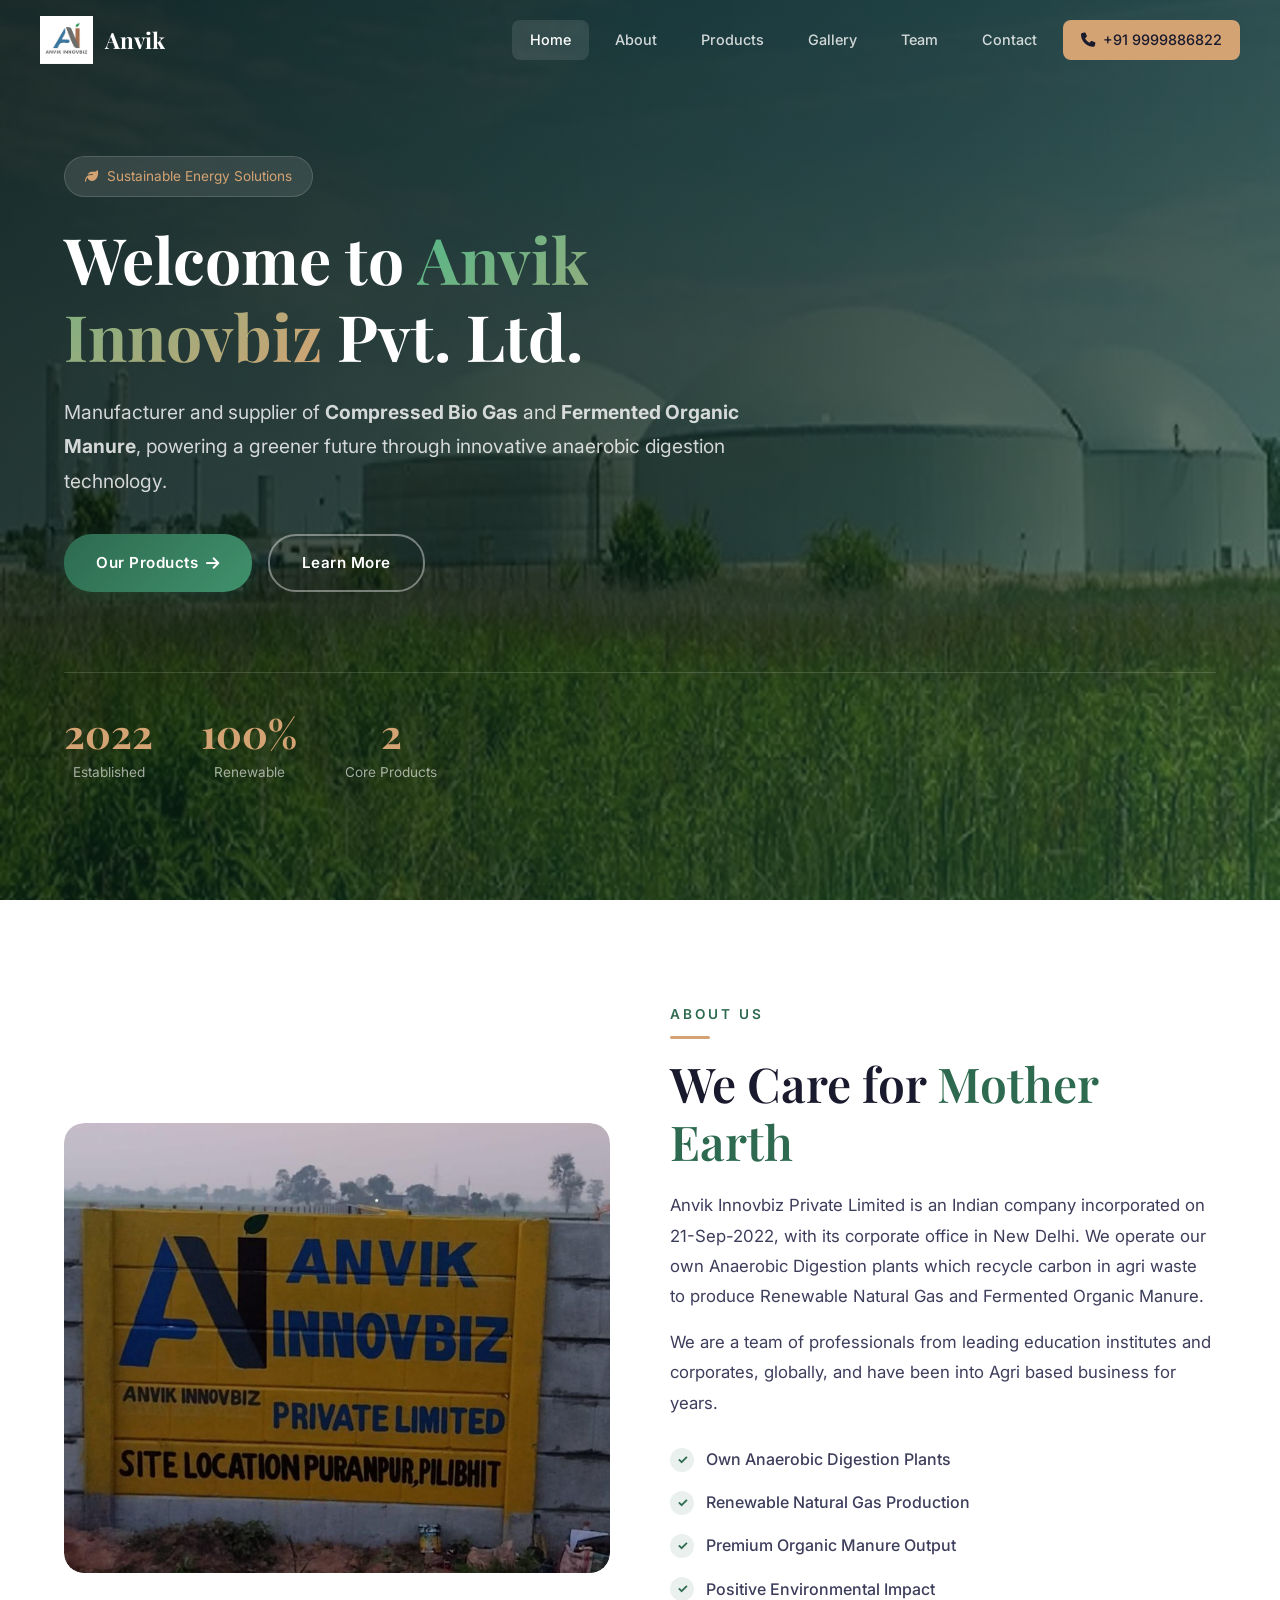
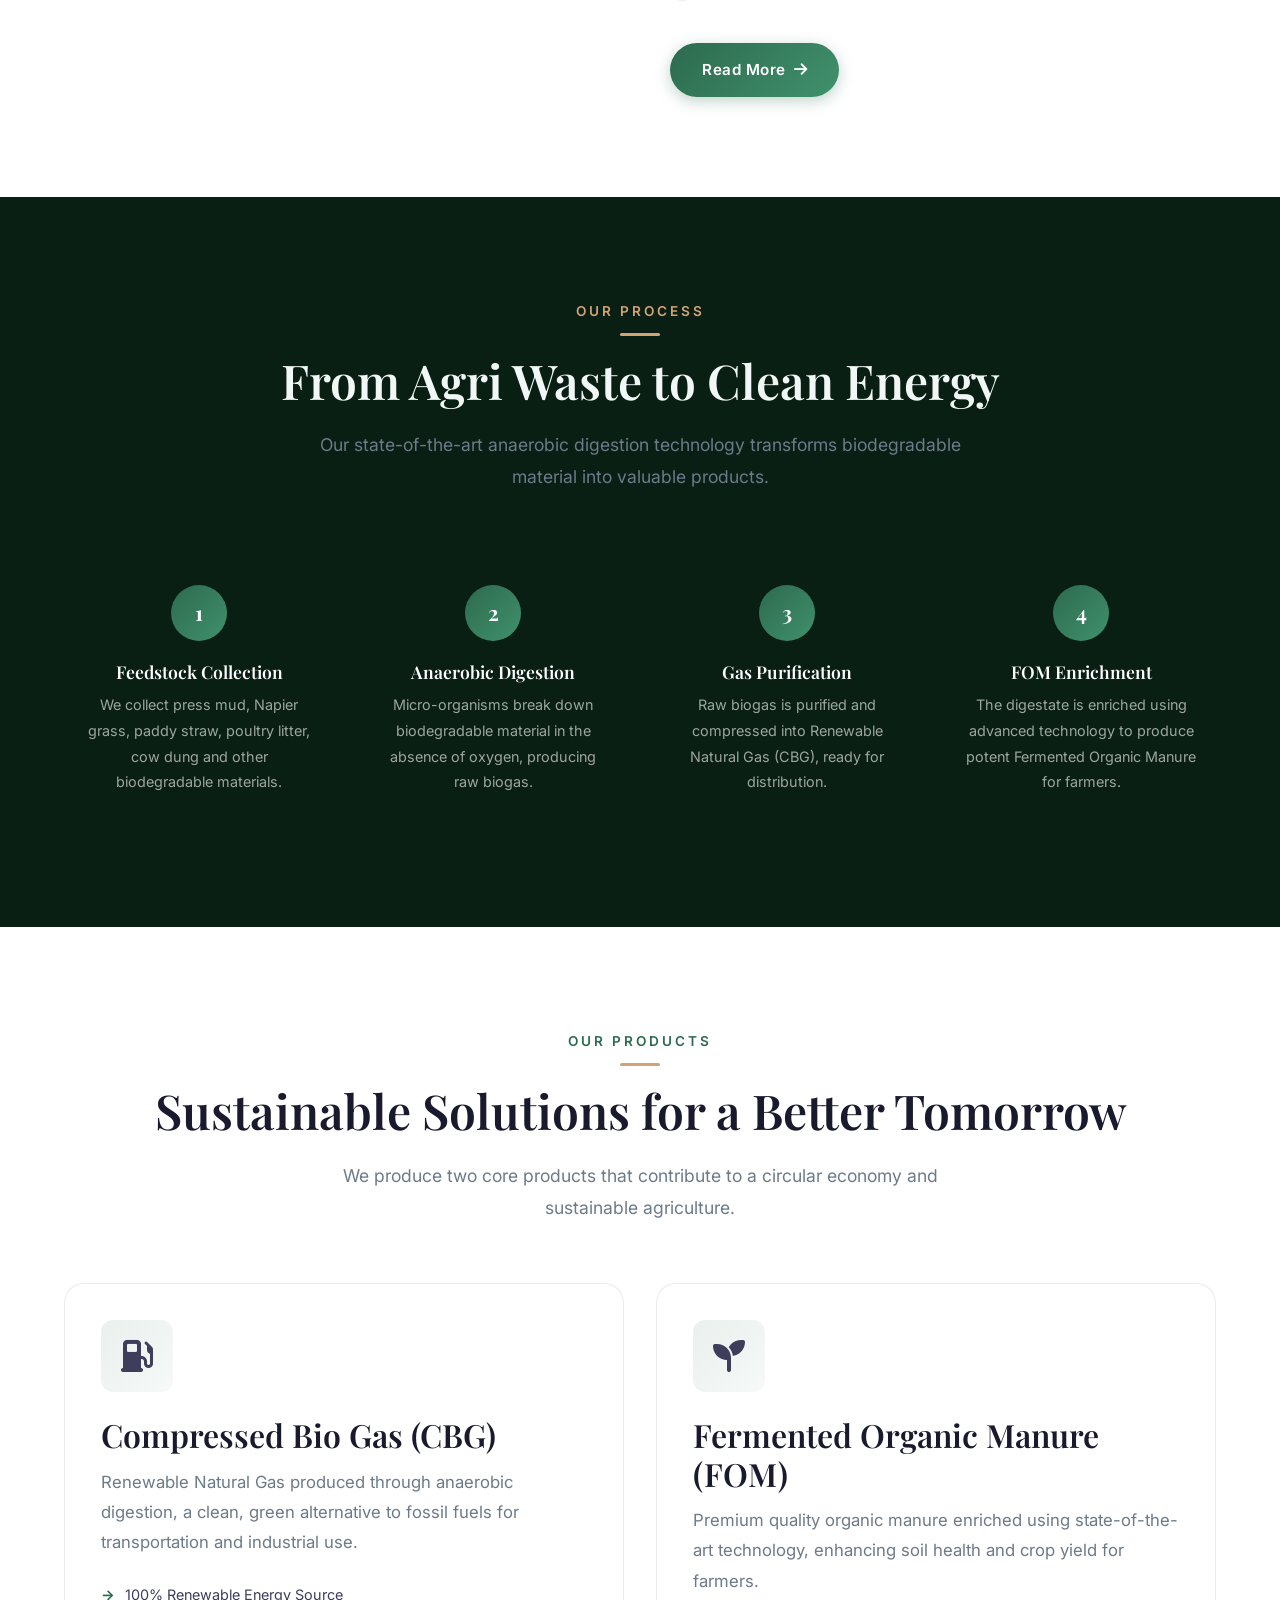
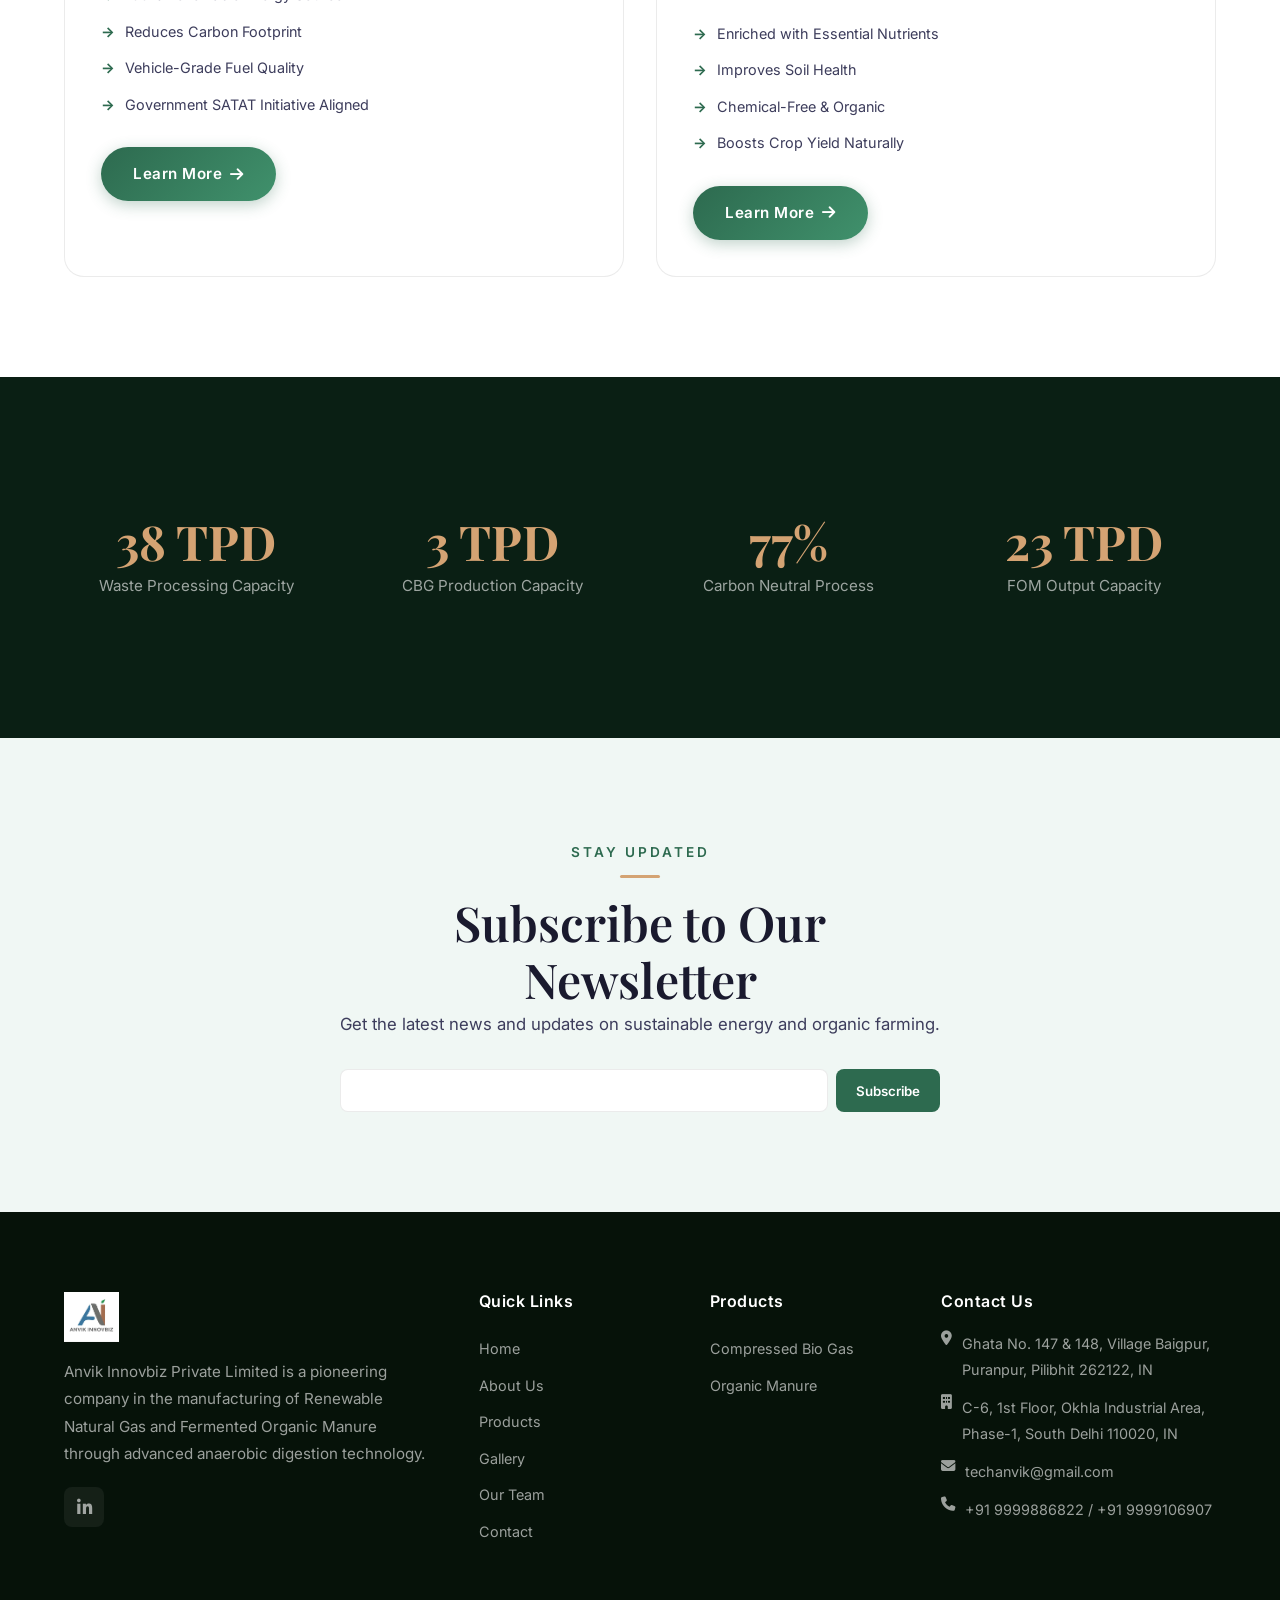
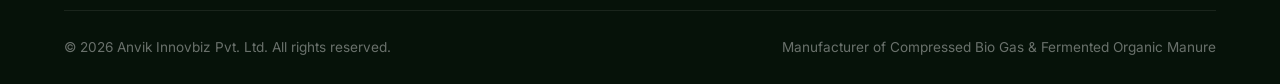
==== index.html @ f7a1d4ad "Fixed bugs & added maps" ====
<!DOCTYPE html>
<html lang="en">

<head>
  <meta charset="UTF-8">
  <meta name="viewport" content="width=device-width, initial-scale=1.0">
  <title>Anvik Innovbiz Pvt. Ltd. | Compressed Bio Gas & Organic Manure</title>
  <meta name="description"
    content="Anvik Innovbiz is a leading manufacturer and supplier of Compressed Bio Gas (CBG) and Fermented Organic Manure (FOM) through anaerobic digestion technology.">
  <meta property="og:title" content="Anvik Innovbiz Pvt. Ltd. | Compressed Bio Gas & Organic Manure">
  <meta property="og:description"
    content="Manufacturer and supplier of Compressed Bio Gas and Fermented Organic Manure">
  <meta property="og:type" content="website">
  <link rel="stylesheet" href="styles.css">
  <link rel="stylesheet" href="https://cdnjs.cloudflare.com/ajax/libs/font-awesome/6.5.1/css/all.min.css">
</head>

<body>

  <!-- ========== NAVBAR ========== -->
  <nav class="navbar" id="navbar">
    <div class="nav-container">
      <a href="index.html" class="nav-logo">
        <img src="assets/images/logo.png" alt="Anvik Innovbiz Logo">
        <span>Anvik</span>
      </a>
      <div class="nav-links" id="nav-links">
        <a href="index.html" class="active">Home</a>
        <a href="about.html">About</a>
        <a href="products.html">Products</a>
        <a href="gallery.html">Gallery</a>
        <a href="team.html">Team</a>
        <a href="contact.html">Contact</a>
        <a href="tel:+919999886822" class="nav-cta"><i class="fas fa-phone"></i> +91 9999886822</a>
      </div>
      <button class="nav-toggle" id="nav-toggle" aria-label="Toggle navigation">
        <span></span><span></span><span></span>
      </button>
    </div>
  </nav>

  <!-- ========== HERO ========== -->
  <section class="hero" id="hero">
    <div class="hero-bg">
      <img src="assets/images/biogas-plant.jpg" alt="Anaerobic Digestion Bio Gas Plant">
      <div class="hero-overlay"></div>
    </div>
    <div class="container">
      <div class="hero-content">
        <div class="hero-badge">
          <i class="fas fa-leaf"></i> Sustainable Energy Solutions
        </div>
        <h1>Welcome to <span class="highlight">Anvik Innovbiz</span> Pvt. Ltd.</h1>
        <p>Manufacturer and supplier of <strong>Compressed Bio Gas</strong> and <strong>Fermented Organic
            Manure</strong>, powering a greener future through innovative anaerobic digestion technology.</p>
        <div class="hero-buttons">
          <a href="products.html" class="btn btn-primary">Our Products <i class="fas fa-arrow-right"></i></a>
          <a href="about.html" class="btn btn-outline">Learn More</a>
        </div>
      </div>
      <div class="hero-stats">
        <div class="hero-stat">
          <div class="stat-number" data-count="2022" data-count-from="current" data-suffix="">2022</div>
          <div class="stat-label">Established</div>
        </div>
        <div class="hero-stat">
          <div class="stat-number" data-count="100" data-suffix="%">100%</div>
          <div class="stat-label">Renewable</div>
        </div>
        <div class="hero-stat">
          <div class="stat-number" data-count="2" data-suffix="">2</div>
          <div class="stat-label">Core Products</div>
        </div>
      </div>
    </div>
  </section>

  <!-- ========== ABOUT PREVIEW ========== -->
  <section class="section" id="about-preview">
    <div class="container">
      <div class="about-grid">
        <div class="about-image reveal-left">
          <img src="assets/images/gallery/site-2.jpg" alt="Anvik Plant Construction">
        </div>
        <div class="about-text reveal-right">
          <div class="section-label">About Us</div>
          <h2>We Care for <span class="text-primary">Mother Earth</span></h2>
          <p>Anvik Innovbiz Private Limited is an Indian company incorporated on 21-Sep-2022, with its corporate office
            in New Delhi. We operate our own Anaerobic Digestion plants which recycle carbon in agri waste to produce
            Renewable Natural Gas and Fermented Organic Manure.</p>
          <p>We are a team of professionals from leading education institutes and corporates, globally, and have been
            into Agri based business for years.</p>
          <ul>
            <li>Own Anaerobic Digestion Plants</li>
            <li>Renewable Natural Gas Production</li>
            <li>Premium Organic Manure Output</li>
            <li>Positive Environmental Impact</li>
          </ul>
          <a href="about.html" class="btn btn-primary">Read More <i class="fas fa-arrow-right"></i></a>
        </div>
      </div>
    </div>
  </section>

  <!-- ========== PROCESS ========== -->
  <section class="section section-dark" id="process">
    <div class="container">
      <div class="section-header reveal">
        <div class="section-label" style="color: var(--accent);">Our Process</div>
        <h2>From Agri Waste to Clean Energy</h2>
        <p>Our state-of-the-art anaerobic digestion technology transforms biodegradable material into valuable products.
        </p>
      </div>
      <div class="process-steps">
        <div class="process-step reveal">
          <div class="step-number">1</div>
          <h4 style="color: var(--text-white);">Feedstock Collection</h4>
          <p style="color: rgba(255,255,255,0.6);">We collect press mud, Napier grass, paddy straw, poultry litter, cow
            dung and other biodegradable materials.</p>
        </div>
        <div class="process-step reveal">
          <div class="step-number">2</div>
          <h4 style="color: var(--text-white);">Anaerobic Digestion</h4>
          <p style="color: rgba(255,255,255,0.6);">Micro-organisms break down biodegradable material in the absence of
            oxygen, producing raw biogas.</p>
        </div>
        <div class="process-step reveal">
          <div class="step-number">3</div>
          <h4 style="color: var(--text-white);">Gas Purification</h4>
          <p style="color: rgba(255,255,255,0.6);">Raw biogas is purified and compressed into Renewable Natural Gas
            (CBG), ready for distribution.</p>
        </div>
        <div class="process-step reveal">
          <div class="step-number">4</div>
          <h4 style="color: var(--text-white);">FOM Enrichment</h4>
          <p style="color: rgba(255,255,255,0.6);">The digestate is enriched using advanced technology to produce potent
            Fermented Organic Manure for farmers.</p>
        </div>
      </div>
    </div>
  </section>

  <!-- ========== PRODUCTS PREVIEW ========== -->
  <section class="section" id="products-preview">
    <div class="container">
      <div class="section-header reveal">
        <div class="section-label">Our Products</div>
        <h2>Sustainable Solutions for a Better Tomorrow</h2>
        <p>We produce two core products that contribute to a circular economy and sustainable agriculture.</p>
      </div>
      <div class="grid-2">
        <div class="product-card reveal">
          <div class="card-body">
            <div class="product-icon"><i class="fas fa-gas-pump"></i></div>
            <h3>Compressed Bio Gas (CBG)</h3>
            <p>Renewable Natural Gas produced through anaerobic digestion, a clean, green alternative to fossil fuels
              for transportation and industrial use.</p>
            <ul class="product-features">
              <li>100% Renewable Energy Source</li>
              <li>Reduces Carbon Footprint</li>
              <li>Vehicle-Grade Fuel Quality</li>
              <li>Government SATAT Initiative Aligned</li>
            </ul>
            <a href="products.html" class="btn btn-primary">Learn More <i class="fas fa-arrow-right"></i></a>
          </div>
        </div>
        <div class="product-card reveal">
          <div class="card-body">
            <div class="product-icon"><i class="fas fa-seedling"></i></div>
            <h3>Fermented Organic Manure (FOM)</h3>
            <p>Premium quality organic manure enriched using state-of-the-art technology, enhancing soil health and
              crop yield for farmers.</p>
            <ul class="product-features">
              <li>Enriched with Essential Nutrients</li>
              <li>Improves Soil Health</li>
              <li>Chemical-Free & Organic</li>
              <li>Boosts Crop Yield Naturally</li>
            </ul>
            <a href="products.html" class="btn btn-primary">Learn More <i class="fas fa-arrow-right"></i></a>
          </div>
        </div>
      </div>
    </div>
  </section>

  <!-- ========== STATS ========== -->
  <section class="section section-dark" id="stats">
    <div class="container">
      <div class="stats-row">
        <div class="stat-item reveal">
          <div class="stat-number" data-count="50" data-suffix=" TPD">0 TPD</div>
          <div class="stat-label">Waste Processing Capacity</div>
        </div>
        <div class="stat-item reveal">
          <div class="stat-number" data-count="5" data-suffix=" TPD">0 TPD</div>
          <div class="stat-label">CBG Production Capacity</div>
        </div>
        <div class="stat-item reveal">
          <div class="stat-number" data-count="100" data-suffix="%">0%</div>
          <div class="stat-label">Carbon Neutral Process</div>
        </div>
        <div class="stat-item reveal">
          <div class="stat-number" data-count="30" data-suffix=" TPD">0 TPD</div>
          <div class="stat-label">FOM Output Capacity</div>
        </div>
      </div>
    </div>
  </section>

  <!-- ========== NEWSLETTER ========== -->
  <section class="section section-alt" id="newsletter">
    <div class="container">
      <div style="max-width: 600px; margin: 0 auto; text-align: center;">
        <div class="section-label">Stay Updated</div>
        <h2>Subscribe to Our Newsletter</h2>
        <p style="margin-bottom: 30px;">Get the latest news and updates on sustainable energy and organic farming.</p>
        <form class="newsletter-form" style="justify-content: center;"
          onsubmit="event.preventDefault(); alert('Thank you for subscribing!');">
          <input type="email" placeholder="Enter your email address" required
            style="background: var(--bg-white); border-color: var(--border-dark); color: var(--text-dark);">
          <button type="submit">Subscribe</button>
        </form>
      </div>
    </div>
  </section>

  <!-- ========== FOOTER ========== -->
  <footer class="footer" id="footer">
    <div class="container">
      <div class="footer-grid">
        <div class="footer-brand">
          <img src="assets/images/logo.png" alt="Anvik Innovbiz Logo">
          <p>Anvik Innovbiz Private Limited is a pioneering company in the manufacturing of Renewable Natural Gas and
            Fermented Organic Manure through advanced anaerobic digestion technology.</p>
          <div class="footer-social" style="margin-top: 20px;">
            <a href="https://www.linkedin.com/company/anvik-innovbiz-private-limited/" target="_blank"
              aria-label="LinkedIn"><i class="fab fa-linkedin-in"></i></a>
          </div>
        </div>
        <div>
          <h4>Quick Links</h4>
          <div class="footer-links">
            <a href="index.html">Home</a>
            <a href="about.html">About Us</a>
            <a href="products.html">Products</a>
            <a href="gallery.html">Gallery</a>
            <a href="team.html">Our Team</a>
            <a href="contact.html">Contact</a>
          </div>
        </div>
        <div>
          <h4>Products</h4>
          <div class="footer-links">
            <a href="products.html">Compressed Bio Gas</a>
            <a href="products.html">Organic Manure</a>
          </div>
        </div>
        <div>
          <h4>Contact Us</h4>
          <div class="footer-contact">
            <p><i class="fas fa-map-marker-alt"></i> Ghata No. 147 & 148, Village Baigpur, Puranpur, Pilibhit 262122, IN
            </p>
            <p><i class="fas fa-building"></i> C-6, 1st Floor, Okhla Industrial Area, Phase-1, South Delhi 110020, IN
            </p>
            <p><i class="fas fa-envelope"></i> techanvik@gmail.com</p>
            <p><i class="fas fa-phone"></i> +91 9999886822 / +91 9999106907</p>
          </div>
        </div>
      </div>
      <div class="footer-bottom">
        <p>&copy; 2026 Anvik Innovbiz Pvt. Ltd. All rights reserved.</p>
        <p>Manufacturer of Compressed Bio Gas & Fermented Organic Manure</p>
      </div>
    </div>
  </footer>

  <script src="main.js"></script>
</body>

</html>
---- styles.css ----
/* ============================================
   ANVIK INNOVBIZ - Design System
   ============================================ */

/* ---------- Google Fonts ---------- */
@import url('https://fonts.googleapis.com/css2?family=Inter:wght@300;400;500;600;700&family=Playfair+Display:wght@400;500;600;700&display=swap');

/* ---------- CSS Custom Properties ---------- */
:root {
  /* Colors */
  --primary: #2d6a4f;
  --primary-light: #40916c;
  --primary-dark: #1b4332;
  --primary-darker: #0f2b1f;
  --secondary: #52b788;
  --accent: #d4a373;
  --accent-light: #e8c9a0;
  --gold: #fcd583;

  --bg-dark: #0a1f14;
  --bg-darker: #061209;
  --bg-light: #f0f7f4;
  --bg-white: #ffffff;
  --bg-card: rgba(255, 255, 255, 0.06);
  --bg-glass: rgba(255, 255, 255, 0.08);

  --text-dark: #1a1a2e;
  --text-body: #3d3d5c;
  --text-muted: #6c7a89;
  --text-light: #f0f7f4;
  --text-white: #ffffff;

  --border-light: rgba(255, 255, 255, 0.1);
  --border-dark: rgba(0, 0, 0, 0.08);

  --shadow-sm: 0 2px 8px rgba(0, 0, 0, 0.06);
  --shadow-md: 0 4px 20px rgba(0, 0, 0, 0.1);
  --shadow-lg: 0 8px 40px rgba(0, 0, 0, 0.15);
  --shadow-glow: 0 0 30px rgba(45, 106, 79, 0.15);

  /* Typography */
  --font-heading: 'Playfair Display', Georgia, serif;
  --font-body: 'Inter', -apple-system, BlinkMacSystemFont, sans-serif;

  /* Spacing */
  --section-padding: 100px 0;
  --container-max: 1200px;
  --nav-height: 80px;

  /* Transitions */
  --transition-fast: 0.2s ease;
  --transition-base: 0.3s ease;
  --transition-slow: 0.5s cubic-bezier(0.4, 0, 0.2, 1);

  /* Border radius */
  --radius-sm: 8px;
  --radius-md: 12px;
  --radius-lg: 20px;
  --radius-xl: 28px;
  --radius-full: 50%;
}

/* ---------- Reset & Base ---------- */
*,
*::before,
*::after {
  margin: 0;
  padding: 0;
  box-sizing: border-box;
}

html {
  scroll-behavior: smooth;
  font-size: 16px;
}

body {
  font-family: var(--font-body);
  color: var(--text-body);
  background: var(--bg-white);
  line-height: 1.7;
  -webkit-font-smoothing: antialiased;
  -moz-osx-font-smoothing: grayscale;
  overflow-x: hidden;
}

img {
  max-width: 100%;
  height: auto;
  display: block;
}

a {
  text-decoration: none;
  color: inherit;
  transition: var(--transition-fast);
}

ul,
ol {
  list-style: none;
}

/* ---------- Typography ---------- */
h1,
h2,
h3,
h4,
h5,
h6 {
  font-family: var(--font-heading);
  color: var(--text-dark);
  line-height: 1.2;
  font-weight: 600;
}

h1 {
  font-size: clamp(2.5rem, 5vw, 4rem);
}

h2 {
  font-size: clamp(2rem, 4vw, 3rem);
}

h3 {
  font-size: clamp(1.5rem, 3vw, 2rem);
}

h4 {
  font-size: clamp(1.2rem, 2vw, 1.5rem);
}

p {
  font-size: 1.05rem;
  line-height: 1.8;
  color: var(--text-body);
}

.text-accent {
  color: var(--accent);
}

.text-primary {
  color: var(--primary);
}

/* ---------- Layout ---------- */
.container {
  width: 100%;
  max-width: var(--container-max);
  margin: 0 auto;
  padding: 0 24px;
}

.section {
  padding: var(--section-padding);
  position: relative;
}

.section-dark {
  background: var(--bg-dark);
  color: var(--text-light);
}

.section-dark h1,
.section-dark h2,
.section-dark h3,
.section-dark h4,
.section-dark p {
  color: var(--text-light);
}

.section-alt {
  background: var(--bg-light);
}

/* ---------- Section Headers ---------- */
.section-header {
  text-align: center;
  margin-bottom: 60px;
}

.section-label {
  display: inline-block;
  font-size: 0.85rem;
  font-weight: 600;
  letter-spacing: 3px;
  text-transform: uppercase;
  color: var(--primary);
  margin-bottom: 16px;
  position: relative;
}

.section-label::after {
  content: '';
  display: block;
  width: 40px;
  height: 3px;
  background: var(--accent);
  margin: 10px auto 0;
  border-radius: 2px;
}

.section-header h2 {
  margin-bottom: 20px;
}

.section-header p {
  max-width: 650px;
  margin: 0 auto;
  color: var(--text-muted);
  font-size: 1.1rem;
}

/* ---------- Buttons ---------- */
.btn {
  display: inline-flex;
  align-items: center;
  gap: 8px;
  padding: 14px 32px;
  font-family: var(--font-body);
  font-size: 0.95rem;
  font-weight: 600;
  border: none;
  border-radius: var(--radius-xl);
  cursor: pointer;
  transition: var(--transition-base);
  letter-spacing: 0.5px;
}

.btn-primary {
  background: linear-gradient(135deg, var(--primary), var(--primary-light));
  color: var(--text-white);
  box-shadow: 0 4px 15px rgba(45, 106, 79, 0.3);
}

.btn-primary:hover {
  transform: translateY(-2px);
  box-shadow: 0 6px 25px rgba(45, 106, 79, 0.4);
}

.btn-outline {
  background: transparent;
  color: var(--text-white);
  border: 2px solid rgba(255, 255, 255, 0.4);
}

.btn-outline:hover {
  background: rgba(255, 255, 255, 0.1);
  border-color: var(--text-white);
}

.btn-accent {
  background: linear-gradient(135deg, var(--accent), var(--accent-light));
  color: var(--text-dark);
}

.btn-accent:hover {
  transform: translateY(-2px);
  box-shadow: 0 6px 25px rgba(212, 163, 115, 0.4);
}

/* ---------- Navigation ---------- */
.navbar {
  position: fixed;
  top: 0;
  left: 0;
  right: 0;
  z-index: 1000;
  padding: 0 24px;
  height: var(--nav-height);
  display: flex;
  align-items: center;
  transition: var(--transition-base);
  background: transparent;
}

.navbar.scrolled {
  background: rgba(10, 31, 20, 0.95);
  backdrop-filter: blur(20px);
  -webkit-backdrop-filter: blur(20px);
  box-shadow: 0 2px 20px rgba(0, 0, 0, 0.3);
}

.nav-container {
  width: 100%;
  max-width: var(--container-max);
  margin: 0 auto;
  display: flex;
  align-items: center;
  justify-content: space-between;
}

.nav-logo {
  display: flex;
  align-items: center;
  gap: 12px;
}

.nav-logo img {
  height: 48px;
  width: auto;
}

.nav-logo span {
  font-family: var(--font-heading);
  font-size: 1.4rem;
  font-weight: 700;
  color: var(--text-white);
}

.nav-links {
  display: flex;
  align-items: center;
  gap: 8px;
}

.nav-links a {
  padding: 8px 18px;
  font-size: 0.9rem;
  font-weight: 500;
  color: rgba(255, 255, 255, 0.8);
  border-radius: var(--radius-sm);
  transition: var(--transition-fast);
}

.nav-links a:hover,
.nav-links a.active {
  color: var(--text-white);
  background: rgba(255, 255, 255, 0.1);
}

.nav-cta {
  display: flex;
  align-items: center;
  gap: 8px;
  padding: 10px 24px;
  background: var(--accent);
  color: var(--text-dark) !important;
  border-radius: var(--radius-xl);
  font-weight: 600;
  font-size: 0.85rem;
}

.nav-cta:hover {
  background: var(--accent-light) !important;
  transform: translateY(-1px);
}

.nav-toggle {
  display: none;
  flex-direction: column;
  gap: 5px;
  background: none;
  border: none;
  cursor: pointer;
  padding: 8px;
}

.nav-toggle span {
  display: block;
  width: 24px;
  height: 2px;
  background: var(--text-white);
  border-radius: 2px;
  transition: var(--transition-base);
}

/* ---------- Hero Section ---------- */
.hero {
  position: relative;
  min-height: 100vh;
  display: flex;
  align-items: center;
  overflow: hidden;
  padding-top: var(--nav-height);
}

.hero-bg {
  position: absolute;
  inset: 0;
  z-index: 0;
}

.hero-bg img {
  width: 100%;
  height: 100%;
  object-fit: cover;
}

.hero-overlay {
  position: absolute;
  inset: 0;
  background: linear-gradient(135deg,
      rgba(6, 18, 9, 0.85) 0%,
      rgba(10, 31, 20, 0.75) 50%,
      rgba(27, 67, 50, 0.65) 100%);
}

.hero-content {
  position: relative;
  z-index: 1;
  max-width: 700px;
}

.hero-badge {
  display: inline-flex;
  align-items: center;
  gap: 8px;
  padding: 8px 20px;
  background: rgba(255, 255, 255, 0.1);
  border: 1px solid rgba(255, 255, 255, 0.15);
  border-radius: var(--radius-xl);
  font-size: 0.85rem;
  color: var(--accent);
  margin-bottom: 24px;
  backdrop-filter: blur(10px);
}

.hero h1 {
  color: var(--text-white);
  margin-bottom: 20px;
  font-weight: 700;
}

.hero h1 .highlight {
  background: linear-gradient(135deg, var(--secondary), var(--accent));
  -webkit-background-clip: text;
  -webkit-text-fill-color: transparent;
  background-clip: text;
}

.hero p {
  color: rgba(255, 255, 255, 0.8);
  font-size: 1.2rem;
  margin-bottom: 36px;
  line-height: 1.8;
}

.hero-buttons {
  display: flex;
  gap: 16px;
  flex-wrap: wrap;
}

.hero-stats {
  position: relative;
  z-index: 1;
  display: flex;
  gap: 48px;
  margin-top: 80px;
  padding-top: 40px;
  padding-bottom: 40px;
  border-top: 1px solid rgba(255, 255, 255, 0.15);
}

.hero-stat {
  text-align: center;
}

.hero-stat .stat-number {
  font-family: var(--font-heading);
  font-size: 2.5rem;
  font-weight: 700;
  color: var(--accent);
  line-height: 1;
}

.hero-stat .stat-label {
  font-size: 0.85rem;
  color: rgba(255, 255, 255, 0.6);
  margin-top: 8px;
}

/* ---------- Page Hero (Inner Pages) ---------- */
.page-hero {
  position: relative;
  padding: 160px 0 80px;
  background: var(--bg-dark);
  overflow: hidden;
}

.page-hero::before {
  content: '';
  position: absolute;
  top: 0;
  right: -200px;
  width: 600px;
  height: 600px;
  background: radial-gradient(circle, rgba(45, 106, 79, 0.15), transparent 70%);
  border-radius: 50%;
}

.page-hero h1 {
  color: var(--text-white);
  margin-bottom: 16px;
}

.page-hero p {
  color: rgba(255, 255, 255, 0.7);
  font-size: 1.15rem;
  max-width: 600px;
}

.breadcrumb {
  display: flex;
  align-items: center;
  gap: 8px;
  margin-bottom: 20px;
  font-size: 0.9rem;
}

.breadcrumb a {
  color: var(--accent);
}

.breadcrumb span {
  color: rgba(255, 255, 255, 0.5);
}

/* ---------- Cards ---------- */
.card {
  background: var(--bg-white);
  border-radius: var(--radius-lg);
  overflow: hidden;
  box-shadow: var(--shadow-sm);
  transition: var(--transition-base);
  border: 1px solid var(--border-dark);
}

.card:hover {
  transform: translateY(-4px);
  box-shadow: var(--shadow-lg);
}

.card-glass {
  background: var(--bg-glass);
  border: 1px solid var(--border-light);
  backdrop-filter: blur(20px);
  -webkit-backdrop-filter: blur(20px);
}

.card-glass:hover {
  background: rgba(255, 255, 255, 0.12);
  border-color: rgba(255, 255, 255, 0.2);
}

.card-body {
  padding: 32px;
}

.card-img {
  width: 100%;
  height: 240px;
  object-fit: cover;
}

/* ---------- Grid Layouts ---------- */
.grid-2 {
  display: grid;
  grid-template-columns: repeat(2, 1fr);
  gap: 32px;
}

.grid-3 {
  display: grid;
  grid-template-columns: repeat(3, 1fr);
  gap: 32px;
}

.grid-4 {
  display: grid;
  grid-template-columns: repeat(4, 1fr);
  gap: 32px;
}

/* ---------- Feature/Icon Boxes ---------- */
.icon-box {
  width: 64px;
  height: 64px;
  display: flex;
  align-items: center;
  justify-content: center;
  background: linear-gradient(135deg, var(--primary), var(--primary-light));
  border-radius: var(--radius-md);
  font-size: 1.5rem;
  margin-bottom: 20px;
  color: var(--text-white);
}

.icon-box-outline {
  background: transparent;
  border: 2px solid var(--primary);
  color: var(--primary);
}

/* ---------- Stats Section ---------- */
.stats-row {
  display: grid;
  grid-template-columns: repeat(4, 1fr);
  gap: 32px;
}

.stat-item {
  text-align: center;
  padding: 40px 20px;
}

.stat-item .stat-number {
  font-family: var(--font-heading);
  font-size: 3rem;
  font-weight: 700;
  color: var(--accent);
  line-height: 1;
  margin-bottom: 8px;
}

.stat-item .stat-label {
  font-size: 0.95rem;
  color: rgba(255, 255, 255, 0.6);
}

/* ---------- Team Cards ---------- */
.team-card {
  text-align: center;
  padding: 40px 24px;
  border-radius: var(--radius-lg);
  background: var(--bg-white);
  border: 1px solid var(--border-dark);
  transition: var(--transition-base);
}

.team-card:hover {
  transform: translateY(-6px);
  box-shadow: var(--shadow-lg);
}

.team-card img {
  width: 160px;
  height: 160px;
  border-radius: var(--radius-full);
  object-fit: cover;
  margin: 0 auto 24px;
  border: 4px solid var(--bg-light);
  transition: var(--transition-base);
}

.team-card:hover img {
  border-color: var(--primary);
}

.team-card h4 {
  margin-bottom: 4px;
}

.team-card .role {
  color: var(--primary);
  font-size: 0.9rem;
  font-weight: 500;
  margin-bottom: 12px;
}

.team-card p {
  font-size: 0.9rem;
  color: var(--text-muted);
}

/* ---------- Gallery ---------- */
.gallery-grid {
  display: grid;
  grid-template-columns: repeat(auto-fill, minmax(300px, 1fr));
  gap: 16px;
}

.gallery-item {
  position: relative;
  border-radius: var(--radius-md);
  overflow: hidden;
  cursor: pointer;
  aspect-ratio: 4/3;
}

.gallery-item img {
  width: 100%;
  height: 100%;
  object-fit: cover;
  transition: var(--transition-slow);
}

.gallery-item:hover img {
  transform: scale(1.08);
}

.gallery-item::after {
  content: '🔍';
  position: absolute;
  inset: 0;
  display: flex;
  align-items: center;
  justify-content: center;
  background: rgba(10, 31, 20, 0.5);
  font-size: 2rem;
  opacity: 0;
  transition: var(--transition-base);
}

.gallery-item:hover::after {
  opacity: 1;
}

/* ---------- Lightbox ---------- */
.lightbox {
  display: none;
  position: fixed;
  inset: 0;
  z-index: 9999;
  background: rgba(0, 0, 0, 0.92);
  align-items: center;
  justify-content: center;
  padding: 40px;
  cursor: pointer;
}

.lightbox.active {
  display: flex;
}

.lightbox img {
  max-width: 90%;
  max-height: 90vh;
  object-fit: contain;
  border-radius: var(--radius-md);
  cursor: default;
}

.lightbox-close {
  position: absolute;
  top: 20px;
  right: 30px;
  font-size: 2.5rem;
  color: var(--text-white);
  cursor: pointer;
  background: none;
  border: none;
  transition: var(--transition-fast);
  z-index: 10000;
}

.lightbox-close:hover {
  color: var(--accent);
  transform: rotate(90deg);
}

/* ---------- Contact Form ---------- */
.contact-form {
  display: flex;
  flex-direction: column;
  gap: 20px;
}

.form-group {
  display: flex;
  flex-direction: column;
  gap: 6px;
}

.form-group label {
  font-size: 0.9rem;
  font-weight: 500;
  color: var(--text-dark);
}

.form-group input,
.form-group textarea,
.form-group select {
  padding: 14px 18px;
  font-family: var(--font-body);
  font-size: 1rem;
  border: 1.5px solid var(--border-dark);
  border-radius: var(--radius-sm);
  background: var(--bg-white);
  transition: var(--transition-fast);
  color: var(--text-dark);
}

.form-group input:focus,
.form-group textarea:focus,
.form-group select:focus {
  outline: none;
  border-color: var(--primary);
  box-shadow: 0 0 0 3px rgba(45, 106, 79, 0.1);
}

.form-group textarea {
  resize: vertical;
  min-height: 140px;
}

.form-row {
  display: grid;
  grid-template-columns: 1fr 1fr;
  gap: 20px;
}

/* ---------- Contact Info Cards ---------- */
.contact-info-card {
  display: flex;
  gap: 16px;
  align-items: flex-start;
  padding: 24px;
  background: var(--bg-glass);
  border: 1px solid var(--border-light);
  border-radius: var(--radius-md);
  backdrop-filter: blur(20px);
}

.contact-info-card .icon {
  width: 48px;
  height: 48px;
  display: flex;
  align-items: center;
  justify-content: center;
  background: rgba(45, 106, 79, 0.2);
  border-radius: var(--radius-sm);
  font-size: 1.2rem;
  flex-shrink: 0;
}

.contact-info-card h4 {
  font-size: 1rem;
  color: var(--text-white);
  margin-bottom: 4px;
  font-family: var(--font-body);
  font-weight: 600;
}

.contact-info-card p {
  font-size: 0.9rem;
  color: rgba(255, 255, 255, 0.7);
  line-height: 1.6;
}

/* ---------- Footer ---------- */
.footer {
  background: var(--bg-darker);
  color: var(--text-light);
  padding: 80px 0 0;
}

.footer-grid {
  display: grid;
  grid-template-columns: 2fr 1fr 1fr 1.5fr;
  gap: 48px;
  margin-bottom: 60px;
}

.footer-brand p {
  color: rgba(255, 255, 255, 0.6);
  font-size: 0.95rem;
  margin-top: 16px;
  line-height: 1.8;
}

.footer-brand img {
  height: 50px;
}

.footer h4 {
  color: var(--text-white);
  font-family: var(--font-body);
  font-weight: 600;
  font-size: 1rem;
  margin-bottom: 20px;
  letter-spacing: 0.5px;
}

.footer-links a {
  display: block;
  padding: 6px 0;
  color: rgba(255, 255, 255, 0.6);
  font-size: 0.9rem;
  transition: var(--transition-fast);
}

.footer-links a:hover {
  color: var(--accent);
  padding-left: 6px;
}

.footer-contact p {
  display: flex;
  align-items: flex-start;
  gap: 10px;
  color: rgba(255, 255, 255, 0.6);
  font-size: 0.9rem;
  margin-bottom: 12px;
}

.footer-bottom {
  border-top: 1px solid rgba(255, 255, 255, 0.08);
  padding: 24px 0;
  display: flex;
  align-items: center;
  justify-content: space-between;
}

.footer-bottom p {
  color: rgba(255, 255, 255, 0.4);
  font-size: 0.85rem;
}

.footer-social {
  display: flex;
  gap: 12px;
}

.footer-social a {
  width: 40px;
  height: 40px;
  display: flex;
  align-items: center;
  justify-content: center;
  border-radius: var(--radius-sm);
  background: rgba(255, 255, 255, 0.06);
  color: rgba(255, 255, 255, 0.6);
  font-size: 1.1rem;
  transition: var(--transition-fast);
}

.footer-social a:hover {
  background: var(--primary);
  color: var(--text-white);
}

/* ---------- Newsletter ---------- */
.newsletter-form {
  display: flex;
  gap: 8px;
  margin-top: 16px;
}

.newsletter-form input {
  flex: 1;
  padding: 12px 16px;
  border: 1px solid rgba(255, 255, 255, 0.15);
  border-radius: var(--radius-sm);
  background: rgba(255, 255, 255, 0.06);
  color: var(--text-white);
  font-family: var(--font-body);
  font-size: 0.9rem;
}

.newsletter-form input::placeholder {
  color: rgba(255, 255, 255, 0.4);
}

.newsletter-form input:focus {
  outline: none;
  border-color: var(--primary);
}

.newsletter-form button {
  padding: 12px 20px;
  background: var(--primary);
  color: var(--text-white);
  border: none;
  border-radius: var(--radius-sm);
  font-family: var(--font-body);
  font-weight: 600;
  cursor: pointer;
  transition: var(--transition-fast);
  white-space: nowrap;
}

.newsletter-form button:hover {
  background: var(--primary-light);
}

/* ---------- Process Flow ---------- */
.process-steps {
  display: grid;
  grid-template-columns: repeat(4, 1fr);
  gap: 24px;
  position: relative;
}

.process-step {
  text-align: center;
  padding: 32px 20px;
  position: relative;
}

.process-step .step-number {
  width: 56px;
  height: 56px;
  display: flex;
  align-items: center;
  justify-content: center;
  background: linear-gradient(135deg, var(--primary), var(--primary-light));
  color: var(--text-white);
  font-family: var(--font-heading);
  font-size: 1.3rem;
  font-weight: 700;
  border-radius: var(--radius-full);
  margin: 0 auto 20px;
}

.process-step h4 {
  margin-bottom: 10px;
  font-size: 1.1rem;
}

.process-step p {
  font-size: 0.9rem;
  color: var(--text-muted);
}

/* ---------- Scroll Animations ---------- */
.reveal {
  opacity: 0;
  transform: translateY(30px);
  transition: opacity 0.8s ease, transform 0.8s ease;
}

.reveal.revealed {
  opacity: 1;
  transform: translateY(0);
}

.reveal-left {
  opacity: 0;
  transform: translateX(-40px);
  transition: opacity 0.8s ease, transform 0.8s ease;
}

.reveal-left.revealed {
  opacity: 1;
  transform: translateX(0);
}

.reveal-right {
  opacity: 0;
  transform: translateX(40px);
  transition: opacity 0.8s ease, transform 0.8s ease;
}

.reveal-right.revealed {
  opacity: 1;
  transform: translateX(0);
}

/* ---------- Decorative Elements ---------- */
.decoration-blob {
  position: absolute;
  border-radius: 50%;
  filter: blur(80px);
  opacity: 0.1;
  pointer-events: none;
}

/* ---------- About Two Col ---------- */
.about-grid {
  display: grid;
  grid-template-columns: 1fr 1fr;
  gap: 60px;
  align-items: center;
}

.about-image {
  position: relative;
  border-radius: var(--radius-lg);
  overflow: hidden;
}

.about-image img {
  width: 100%;
  height: 450px;
  object-fit: cover;
  border-radius: var(--radius-lg);
}

.about-image::after {
  content: '';
  position: absolute;
  bottom: -10px;
  right: -10px;
  width: 60%;
  height: 60%;
  border: 3px solid var(--accent);
  border-radius: var(--radius-lg);
  z-index: -1;
}

.about-text .section-label {
  text-align: left;
}

.about-text .section-label::after {
  margin: 10px 0 0;
}

.about-text h2 {
  margin-bottom: 20px;
}

.about-text p {
  margin-bottom: 16px;
}

.about-text ul {
  margin: 20px 0 32px;
}

.about-text ul li {
  display: flex;
  align-items: center;
  gap: 12px;
  padding: 8px 0;
  font-weight: 500;
  color: var(--text-body);
}

.about-text ul li::before {
  content: '✓';
  display: inline-flex;
  align-items: center;
  justify-content: center;
  width: 24px;
  height: 24px;
  background: rgba(45, 106, 79, 0.1);
  color: var(--primary);
  border-radius: var(--radius-full);
  font-size: 0.8rem;
  font-weight: 700;
  flex-shrink: 0;
}

/* ---------- Product Cards ---------- */
.product-card {
  border-radius: var(--radius-lg);
  overflow: hidden;
  background: var(--bg-white);
  border: 1px solid var(--border-dark);
  transition: var(--transition-base);
}

.product-card:hover {
  transform: translateY(-6px);
  box-shadow: var(--shadow-lg);
}

.product-card .card-body {
  padding: 36px;
}

.product-card .product-icon {
  width: 72px;
  height: 72px;
  display: flex;
  align-items: center;
  justify-content: center;
  background: linear-gradient(135deg, rgba(45, 106, 79, 0.1), rgba(64, 145, 108, 0.05));
  border-radius: var(--radius-md);
  font-size: 2rem;
  margin-bottom: 24px;
}

.product-card h3 {
  margin-bottom: 12px;
}

.product-card p {
  margin-bottom: 20px;
  color: var(--text-muted);
}

.product-features {
  list-style: none;
  margin-bottom: 24px;
}

.product-features li {
  padding: 6px 0;
  font-size: 0.9rem;
  color: var(--text-body);
  display: flex;
  align-items: center;
  gap: 10px;
}

.product-features li::before {
  content: '→';
  color: var(--primary);
  font-weight: 700;
}

/* ---------- Map ---------- */
.map-container {
  border-radius: var(--radius-lg);
  overflow: hidden;
  height: 400px;
  border: 1px solid var(--border-dark);
}

.map-container iframe {
  width: 100%;
  height: 100%;
  border: 0;
}

/* ---------- Responsive ---------- */
@media (max-width: 1024px) {
  .grid-4 {
    grid-template-columns: repeat(2, 1fr);
  }

  .stats-row {
    grid-template-columns: repeat(2, 1fr);
  }

  .process-steps {
    grid-template-columns: repeat(2, 1fr);
  }

  .footer-grid {
    grid-template-columns: repeat(2, 1fr);
  }
}

@media (max-width: 768px) {
  :root {
    --section-padding: 60px 0;
    --nav-height: 70px;
  }

  .navbar {
    background: rgba(10, 31, 20, 0.95);
    backdrop-filter: blur(20px);
    -webkit-backdrop-filter: blur(20px);
  }

  .nav-links {
    display: none;
    position: fixed;
    top: 0;
    left: 0;
    right: 0;
    bottom: 0;
    width: 100%;
    height: 100vh;
    background: var(--bg-dark);
    flex-direction: column;
    align-items: center;
    justify-content: center;
    gap: 8px;
    z-index: 999;
    padding: 24px;
  }

  .nav-links.open {
    display: flex;
  }

  .nav-links a {
    font-size: 1.3rem;
    padding: 16px 32px;
    width: 100%;
    max-width: 300px;
    text-align: center;
    border-radius: var(--radius-sm);
    color: rgba(255, 255, 255, 0.85);
  }

  .nav-links a:hover,
  .nav-links a.active {
    background: rgba(255, 255, 255, 0.1);
    color: var(--text-white);
  }

  .nav-links .nav-cta {
    margin-top: 16px;
    padding: 14px 32px;
    font-size: 1rem;
    max-width: 300px;
    justify-content: center;
  }

  .nav-toggle {
    display: flex;
    z-index: 1001;
  }

  .hero-content {
    padding-top: 40px;
  }

  .hero-stats {
    gap: 24px;
    flex-wrap: wrap;
  }

  .hero-buttons {
    flex-direction: column;
    gap: 12px;
    width: 100%;
  }

  .hero-buttons .btn {
    width: 100%;
    justify-content: center;
  }

  .grid-2,
  .grid-3,
  .grid-4 {
    grid-template-columns: 1fr;
  }

  .team-card {
    width: 100% !important;
  }

  .about-grid {
    grid-template-columns: 1fr;
    gap: 40px;
  }

  .about-image::after {
    display: none;
  }

  .stats-row {
    grid-template-columns: repeat(2, 1fr);
    gap: 16px;
  }

  .process-steps {
    grid-template-columns: 1fr;
    gap: 16px;
  }

  .footer-grid {
    grid-template-columns: 1fr;
    gap: 32px;
  }

  .footer-bottom {
    flex-direction: column;
    gap: 16px;
    text-align: center;
  }

  .form-row {
    grid-template-columns: 1fr;
  }

  .gallery-grid {
    grid-template-columns: repeat(auto-fill, minmax(250px, 1fr));
  }
}

@media (max-width: 480px) {
  .stats-row {
    grid-template-columns: 1fr;
  }

  h1 {
    font-size: 2rem;
  }

  h2 {
    font-size: 1.75rem;
  }

  .section-header {
    margin-bottom: 40px;
  }
}
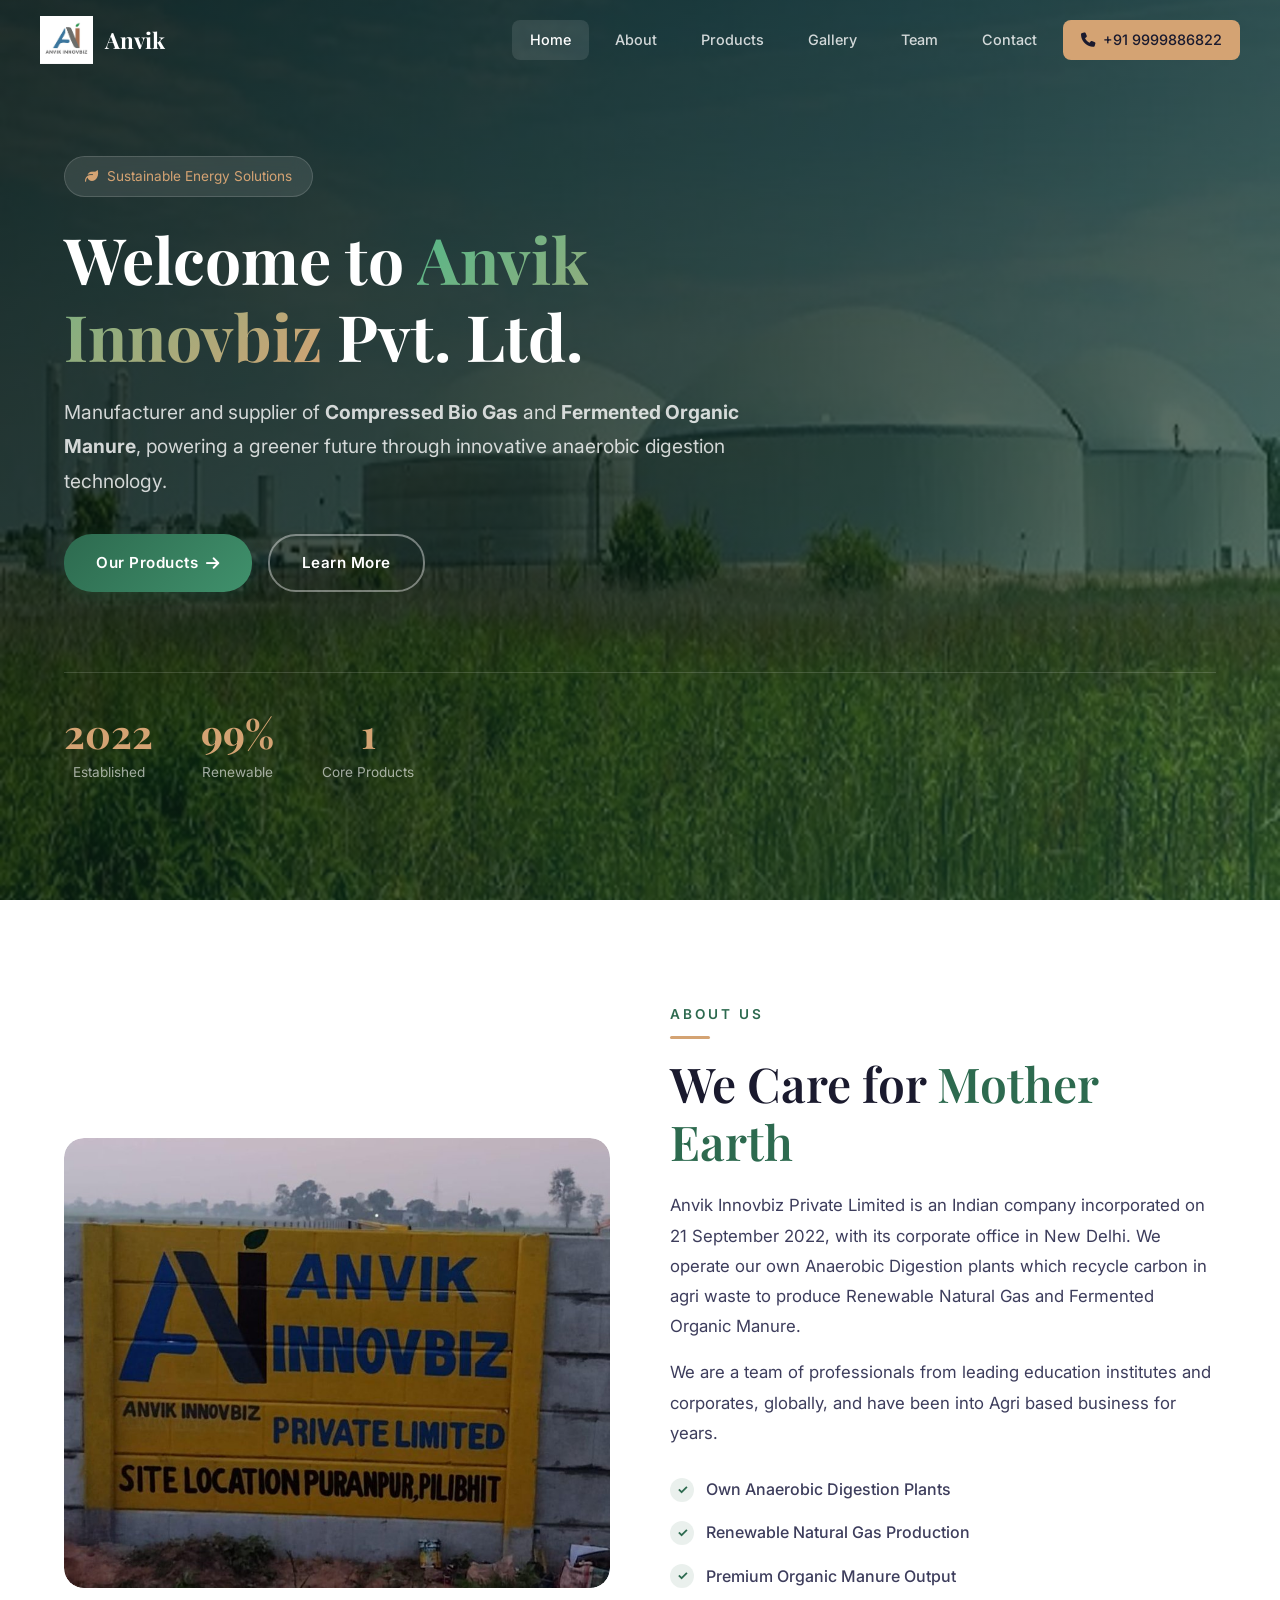
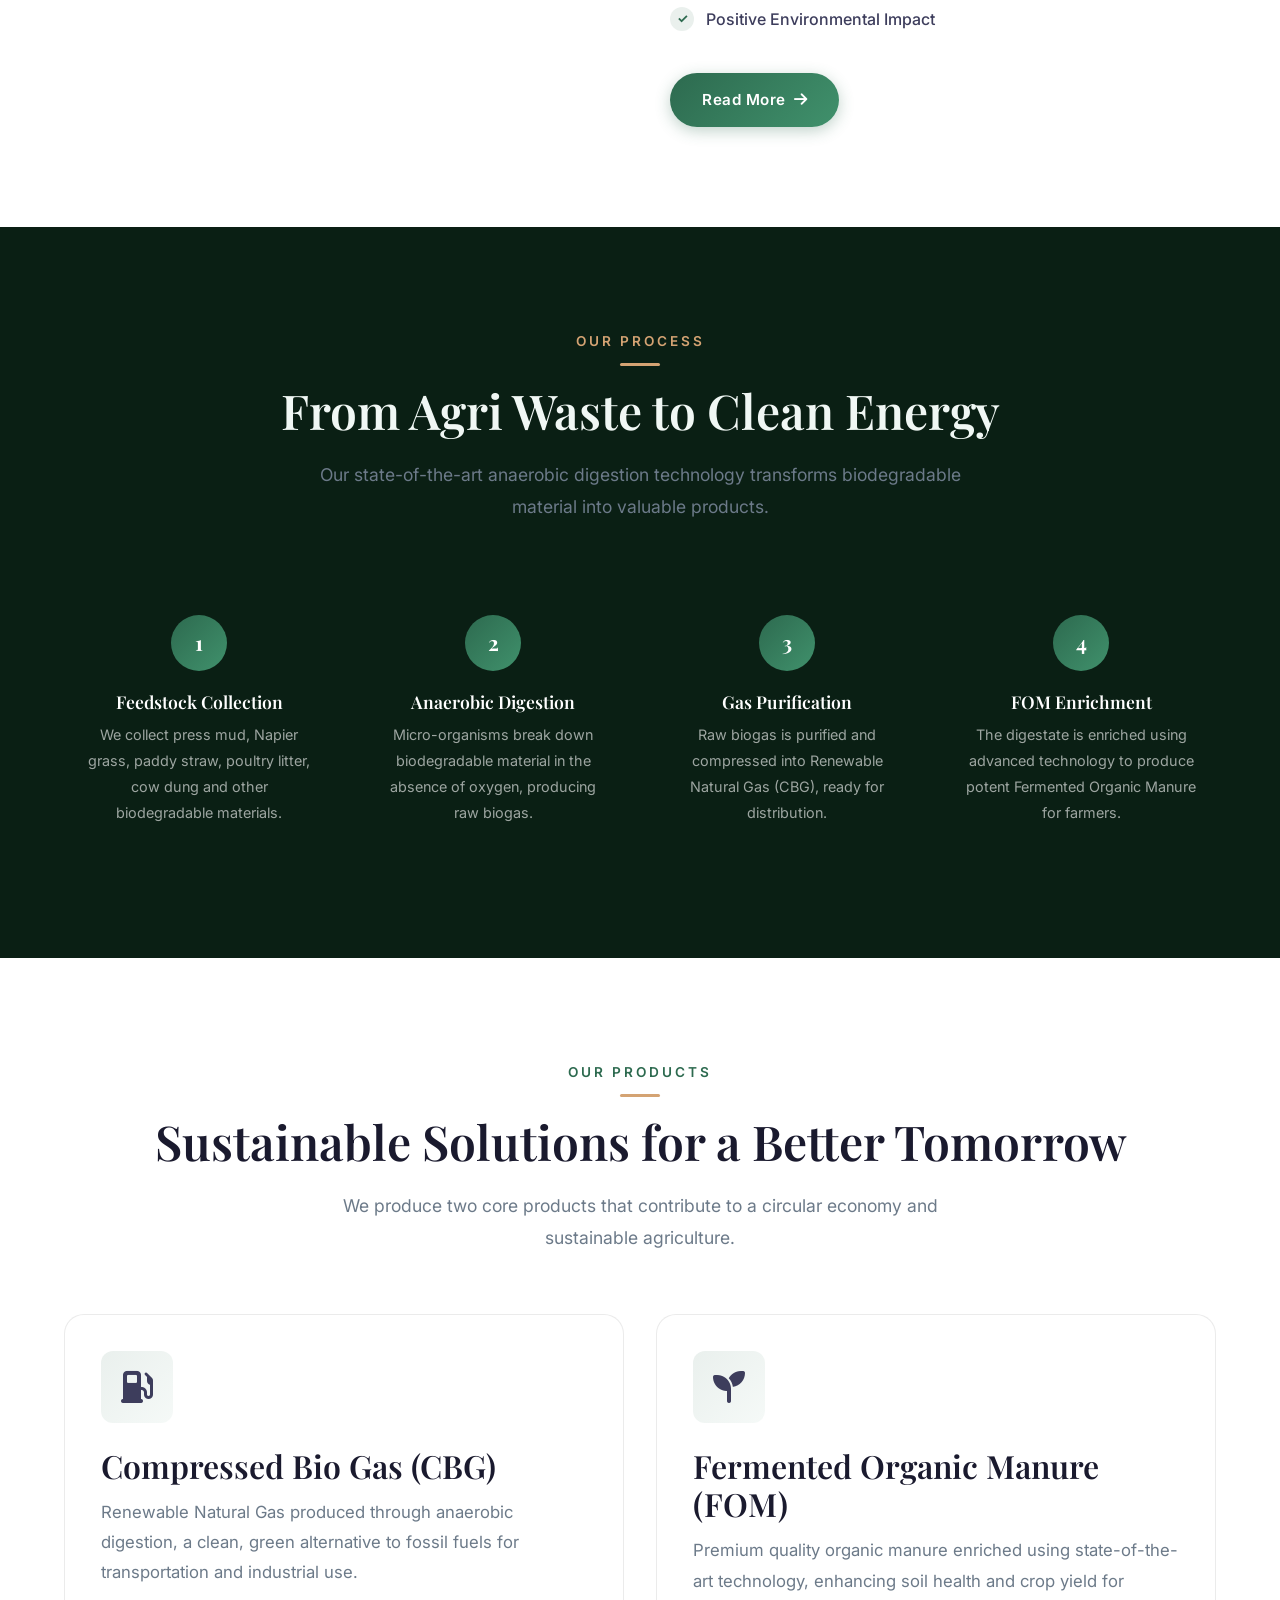
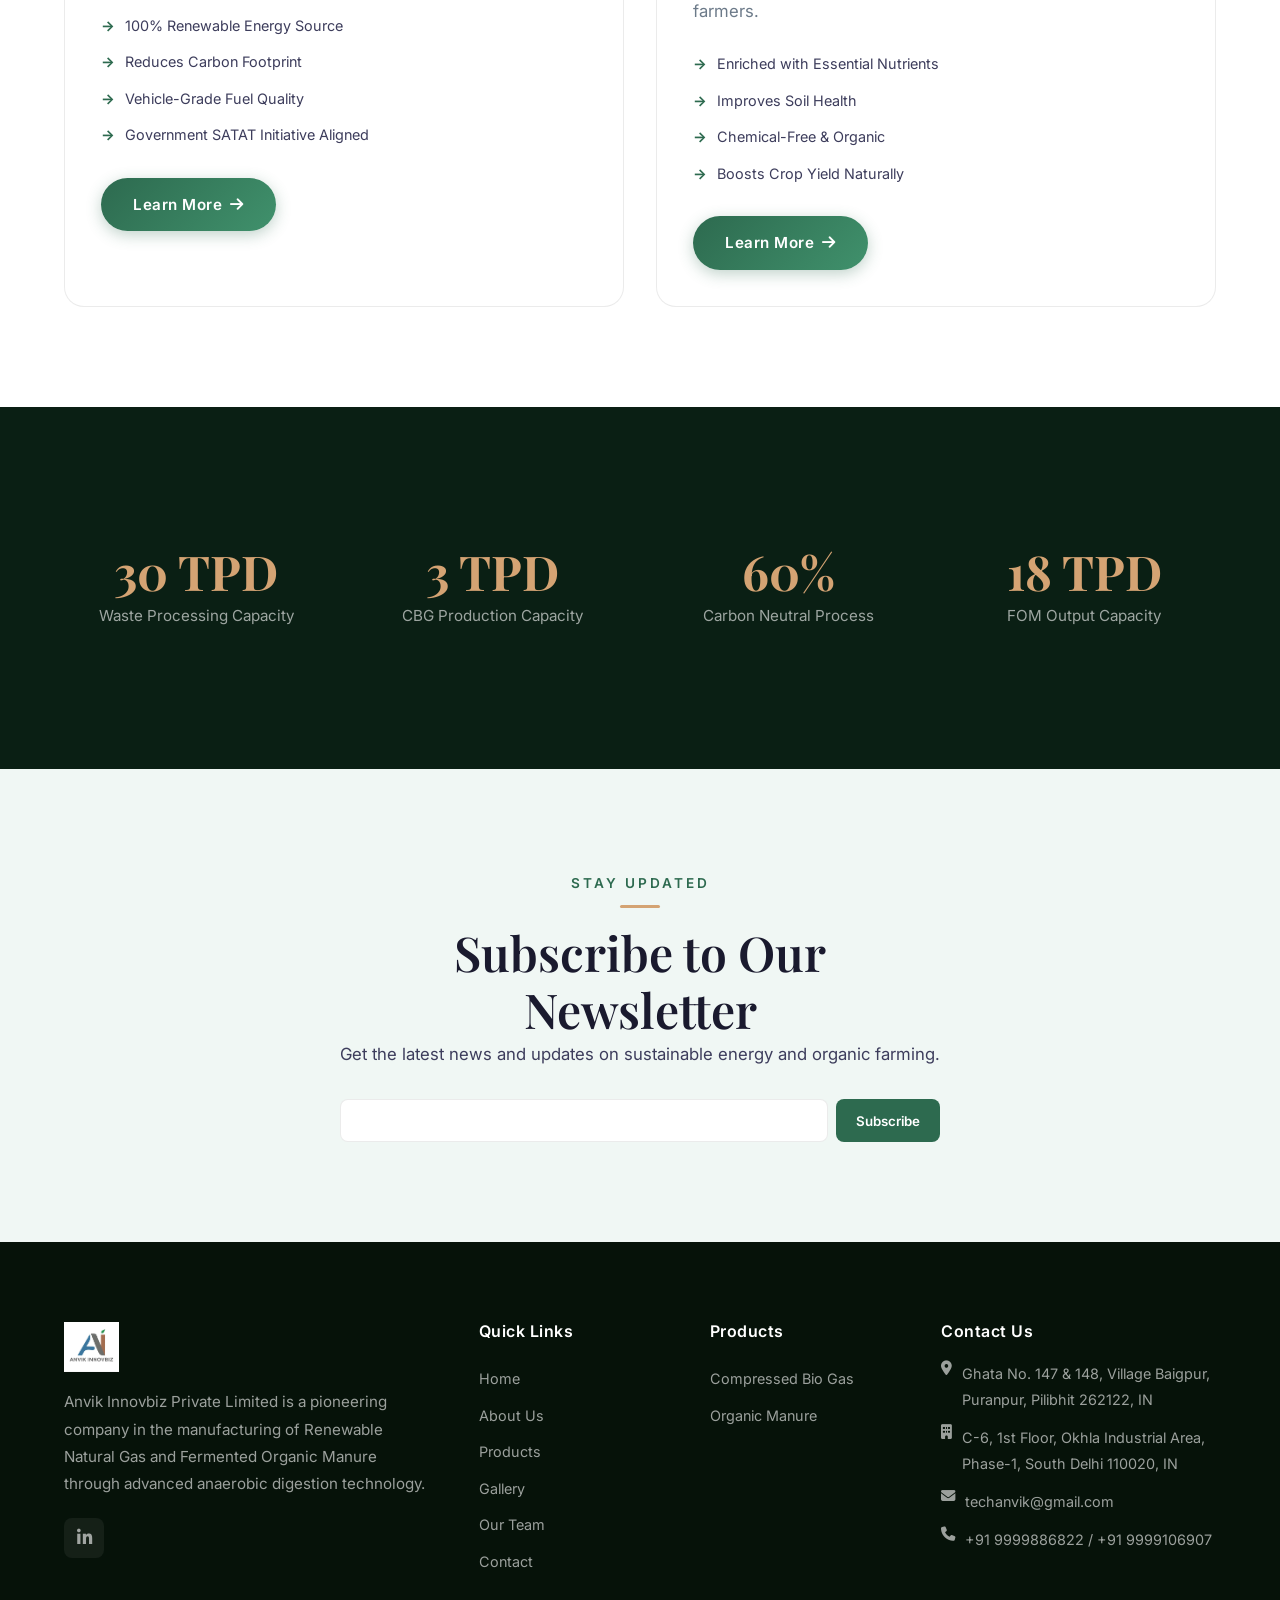
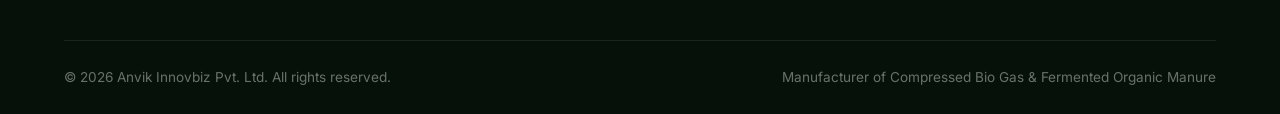
==== commit 7f078d07: "Added favicon" ====
--- a/index.html
+++ b/index.html
@@ -13,6 +13,7 @@
   <meta property="og:type" content="website">
   <link rel="stylesheet" href="styles.css">
   <link rel="stylesheet" href="https://cdnjs.cloudflare.com/ajax/libs/font-awesome/6.5.1/css/all.min.css">
+  <link rel="icon" href="assets/images/logo.png" type="image/png">
 </head>
 
 <body>
@@ -85,7 +86,8 @@
         <div class="about-text reveal-right">
           <div class="section-label">About Us</div>
           <h2>We Care for <span class="text-primary">Mother Earth</span></h2>
-          <p>Anvik Innovbiz Private Limited is an Indian company incorporated on 21-Sep-2022, with its corporate office
+          <p>Anvik Innovbiz Private Limited is an Indian company incorporated on 21 September 2022, with its corporate
+            office
             in New Delhi. We operate our own Anaerobic Digestion plants which recycle carbon in agri waste to produce
             Renewable Natural Gas and Fermented Organic Manure.</p>
           <p>We are a team of professionals from leading education institutes and corporates, globally, and have been
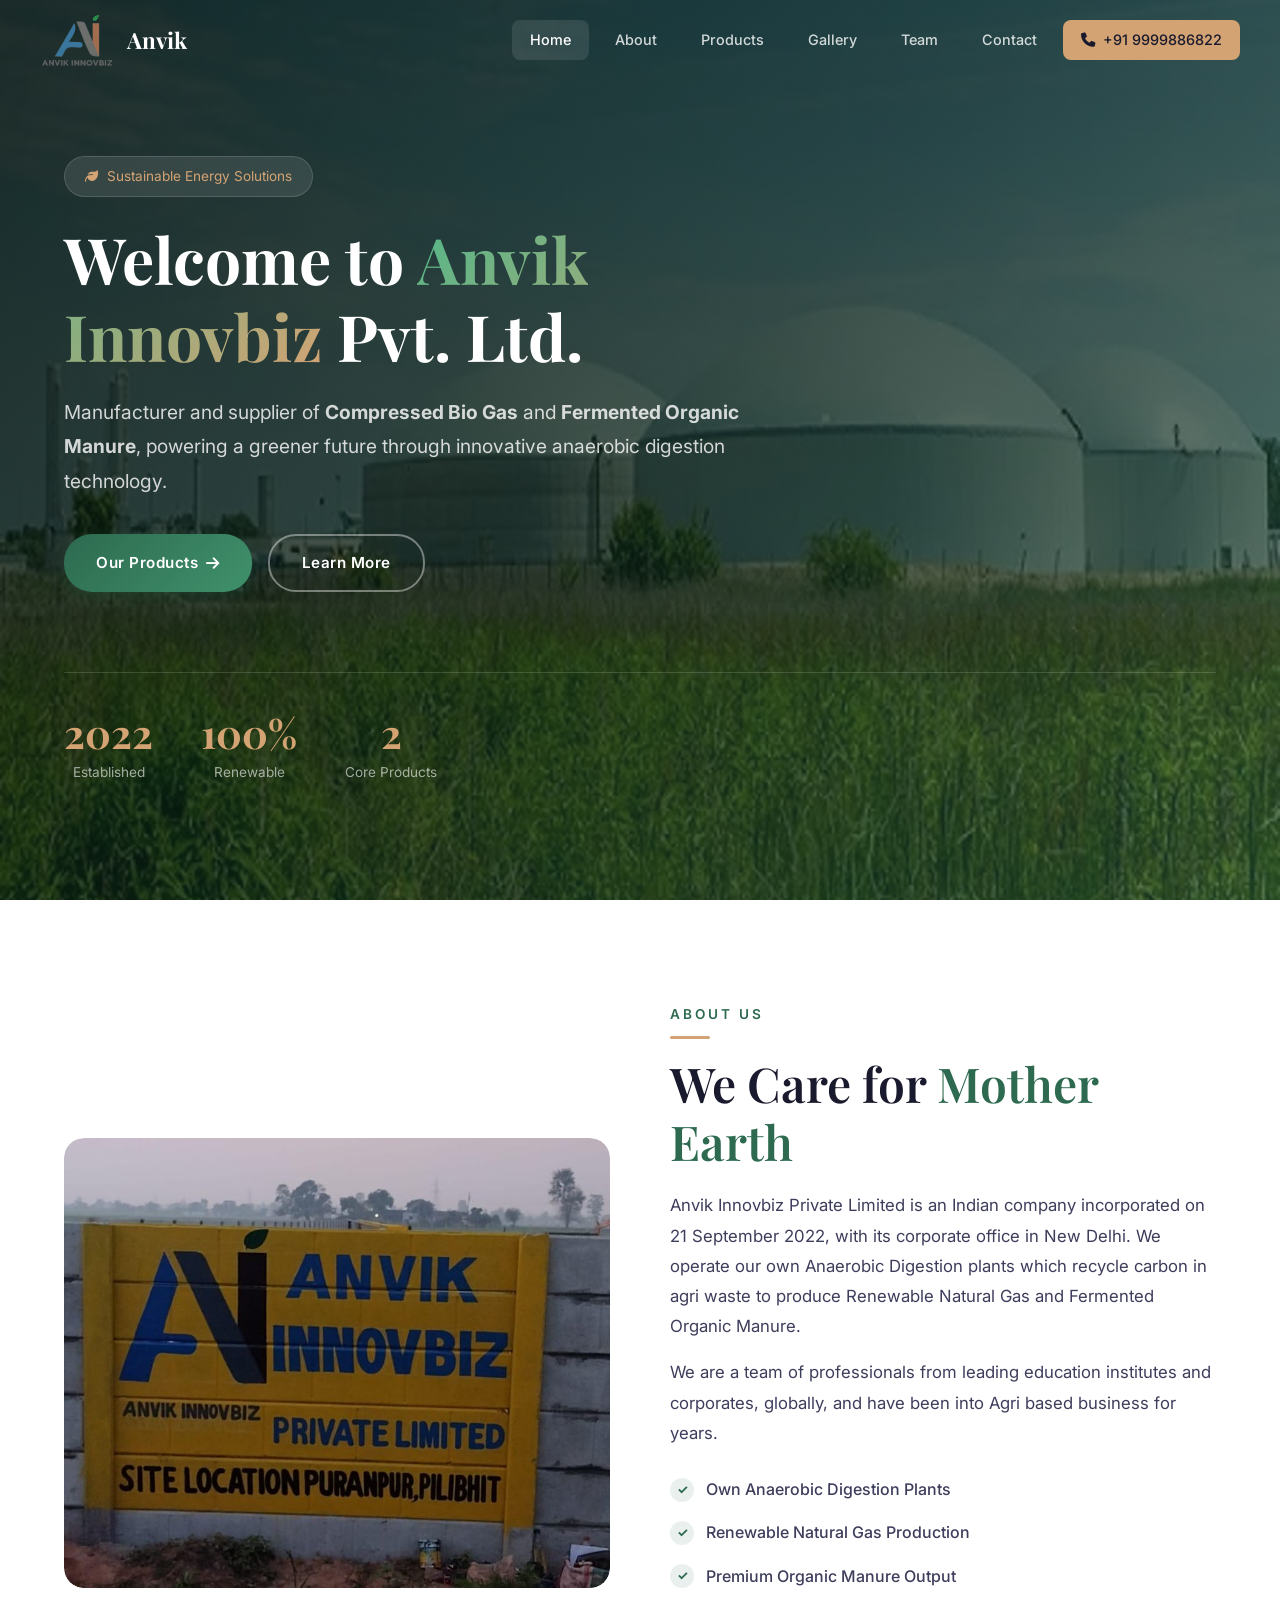
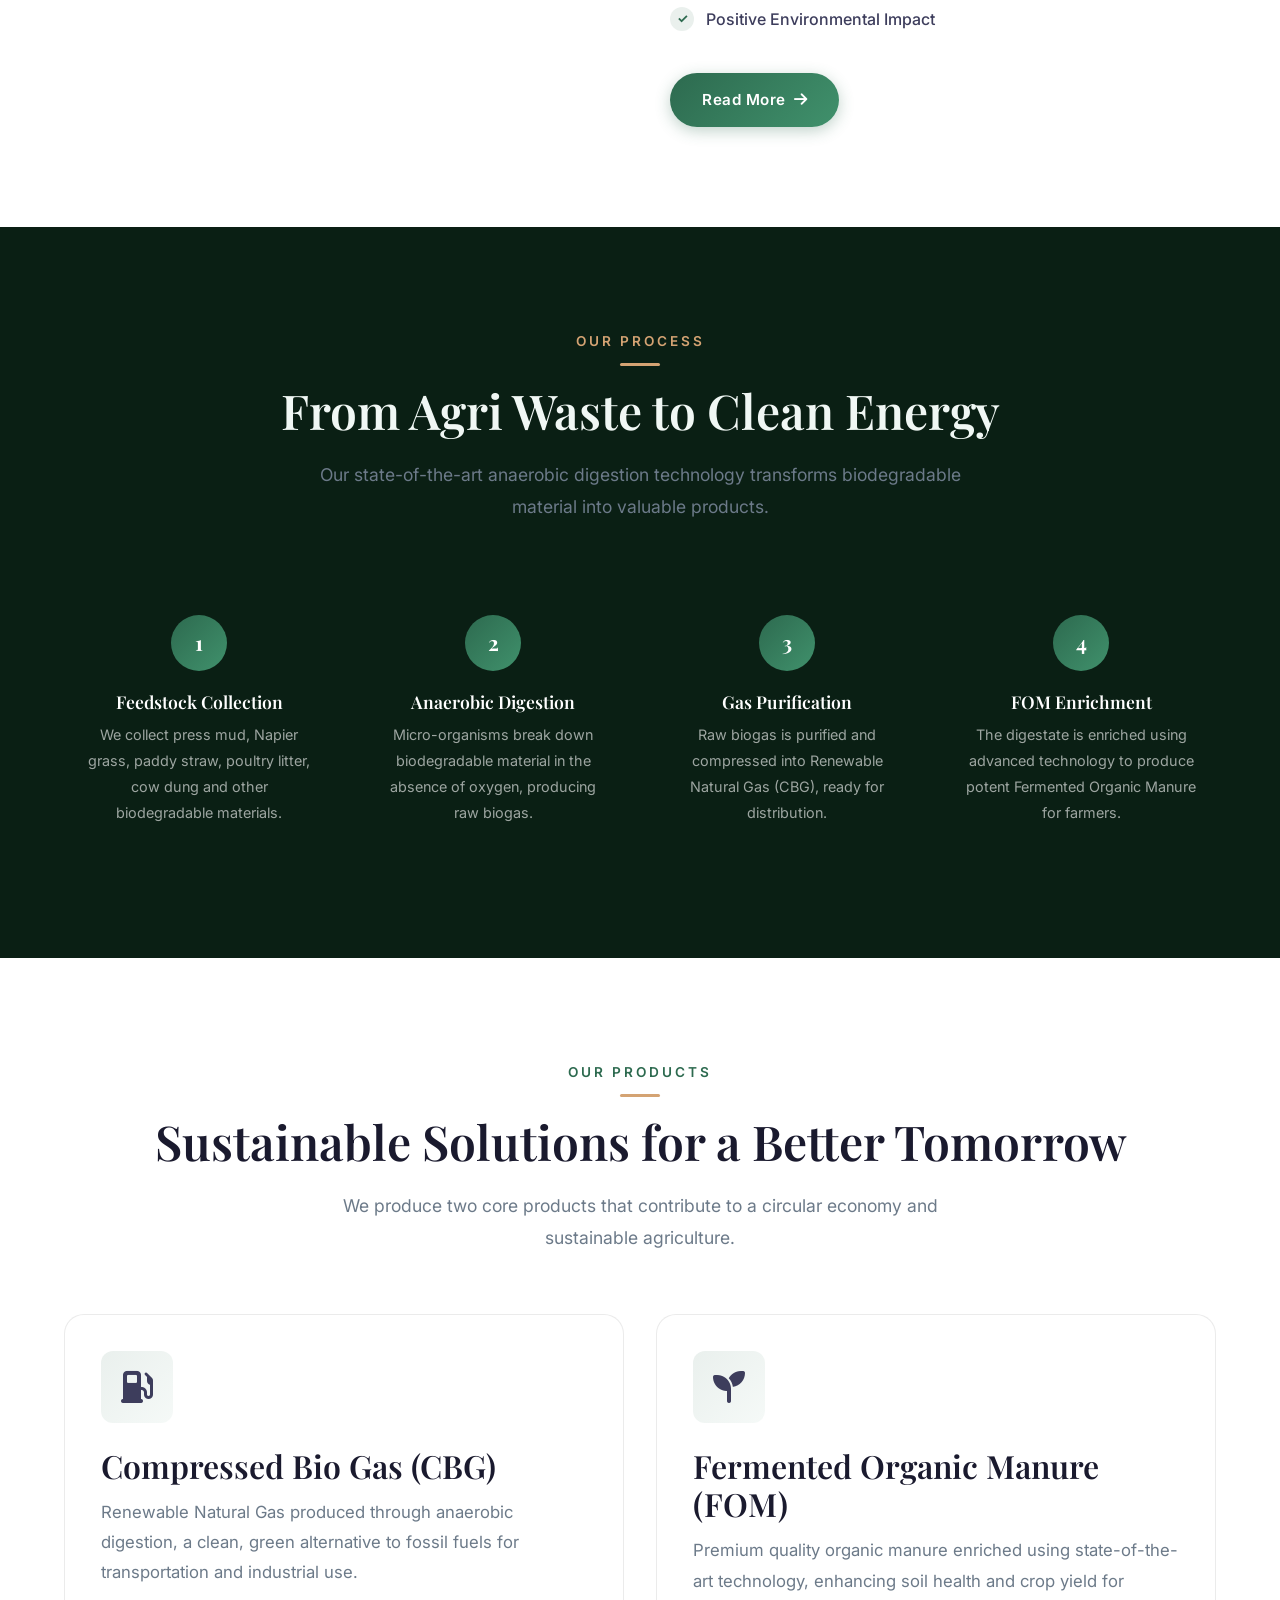
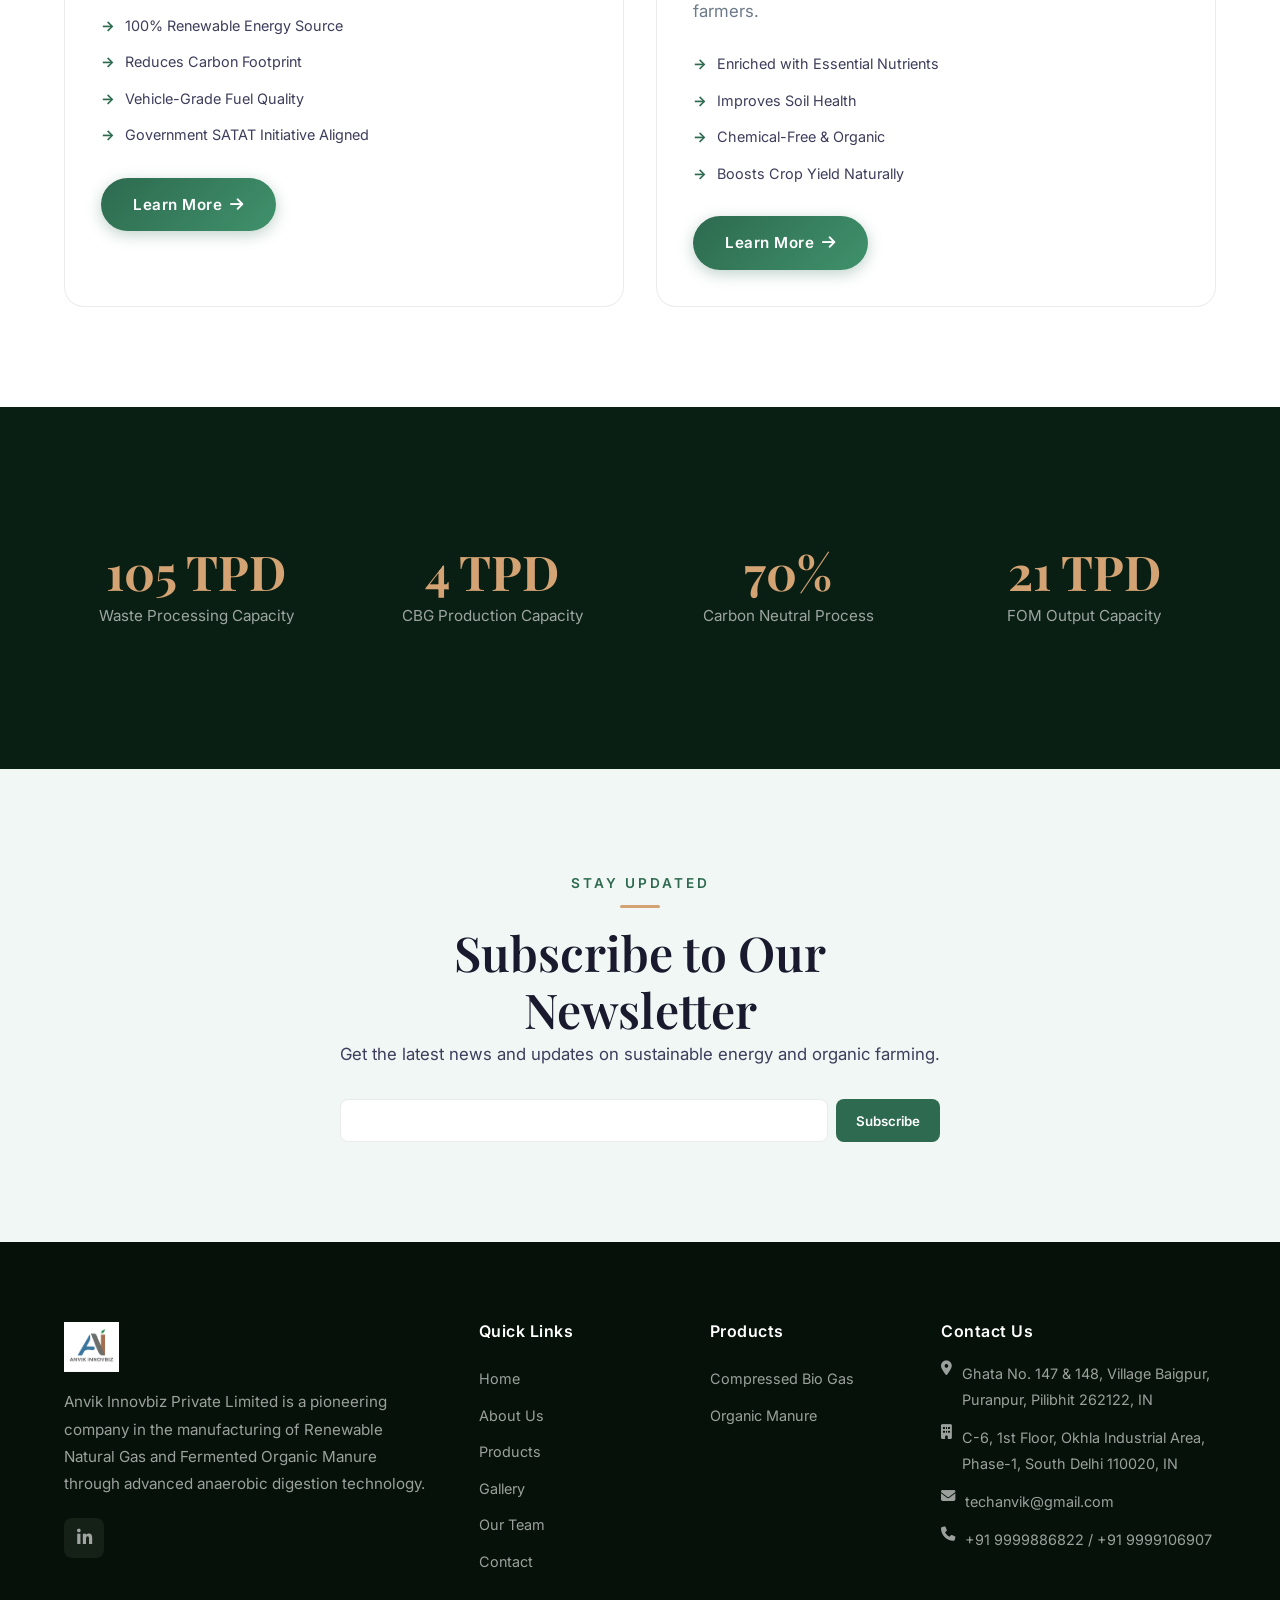
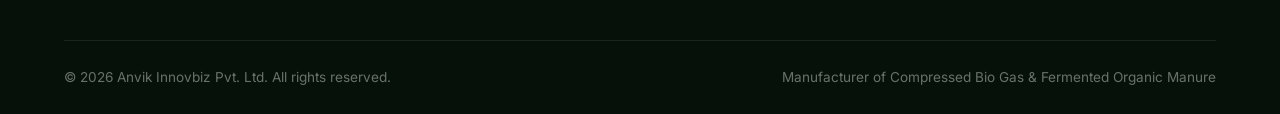
==== commit 6a95b6de: "Fixed Data Issues" ====
--- a/index.html
+++ b/index.html
@@ -13,7 +13,7 @@
   <meta property="og:type" content="website">
   <link rel="stylesheet" href="styles.css">
   <link rel="stylesheet" href="https://cdnjs.cloudflare.com/ajax/libs/font-awesome/6.5.1/css/all.min.css">
-  <link rel="icon" href="assets/images/logo.png" type="image/png">
+  <link rel="icon" href="assets/images/logo-noText.png" type="image/png">
 </head>
 
 <body>
@@ -22,7 +22,7 @@
   <nav class="navbar" id="navbar">
     <div class="nav-container">
       <a href="index.html" class="nav-logo">
-        <img src="assets/images/logo.png" alt="Anvik Innovbiz Logo">
+        <img src="assets/images/logo-nobg-2.png" alt="Anvik Innovbiz Logo">
         <span>Anvik</span>
       </a>
       <div class="nav-links" id="nav-links">
@@ -190,11 +190,11 @@
     <div class="container">
       <div class="stats-row">
         <div class="stat-item reveal">
-          <div class="stat-number" data-count="50" data-suffix=" TPD">0 TPD</div>
+          <div class="stat-number" data-count="150" data-suffix=" TPD">0 TPD</div>
           <div class="stat-label">Waste Processing Capacity</div>
         </div>
         <div class="stat-item reveal">
-          <div class="stat-number" data-count="5" data-suffix=" TPD">0 TPD</div>
+          <div class="stat-number" data-count="6" data-suffix=" TPD">0 TPD</div>
           <div class="stat-label">CBG Production Capacity</div>
         </div>
         <div class="stat-item reveal">
--- a/styles.css
+++ b/styles.css
@@ -298,7 +298,7 @@
 }
 
 .nav-logo img {
-  height: 48px;
+  height: 75px;
   width: auto;
 }
 
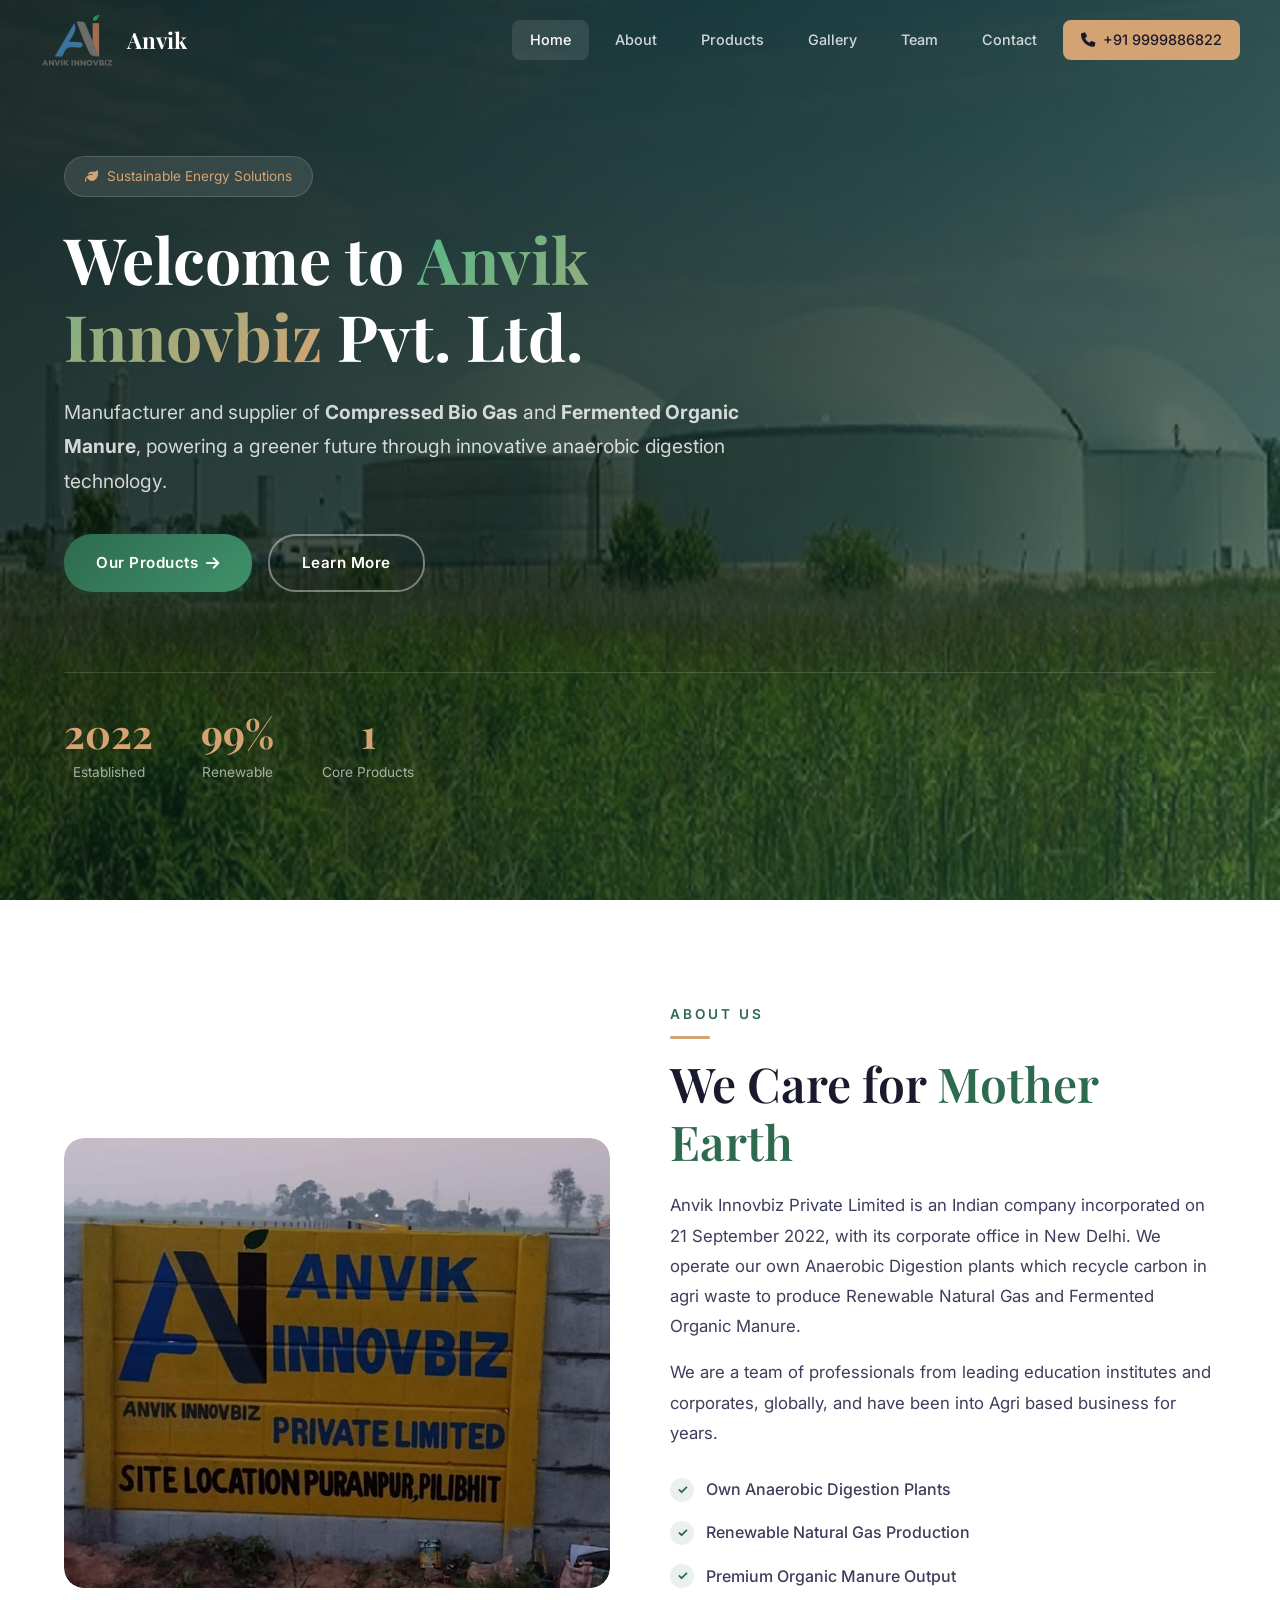
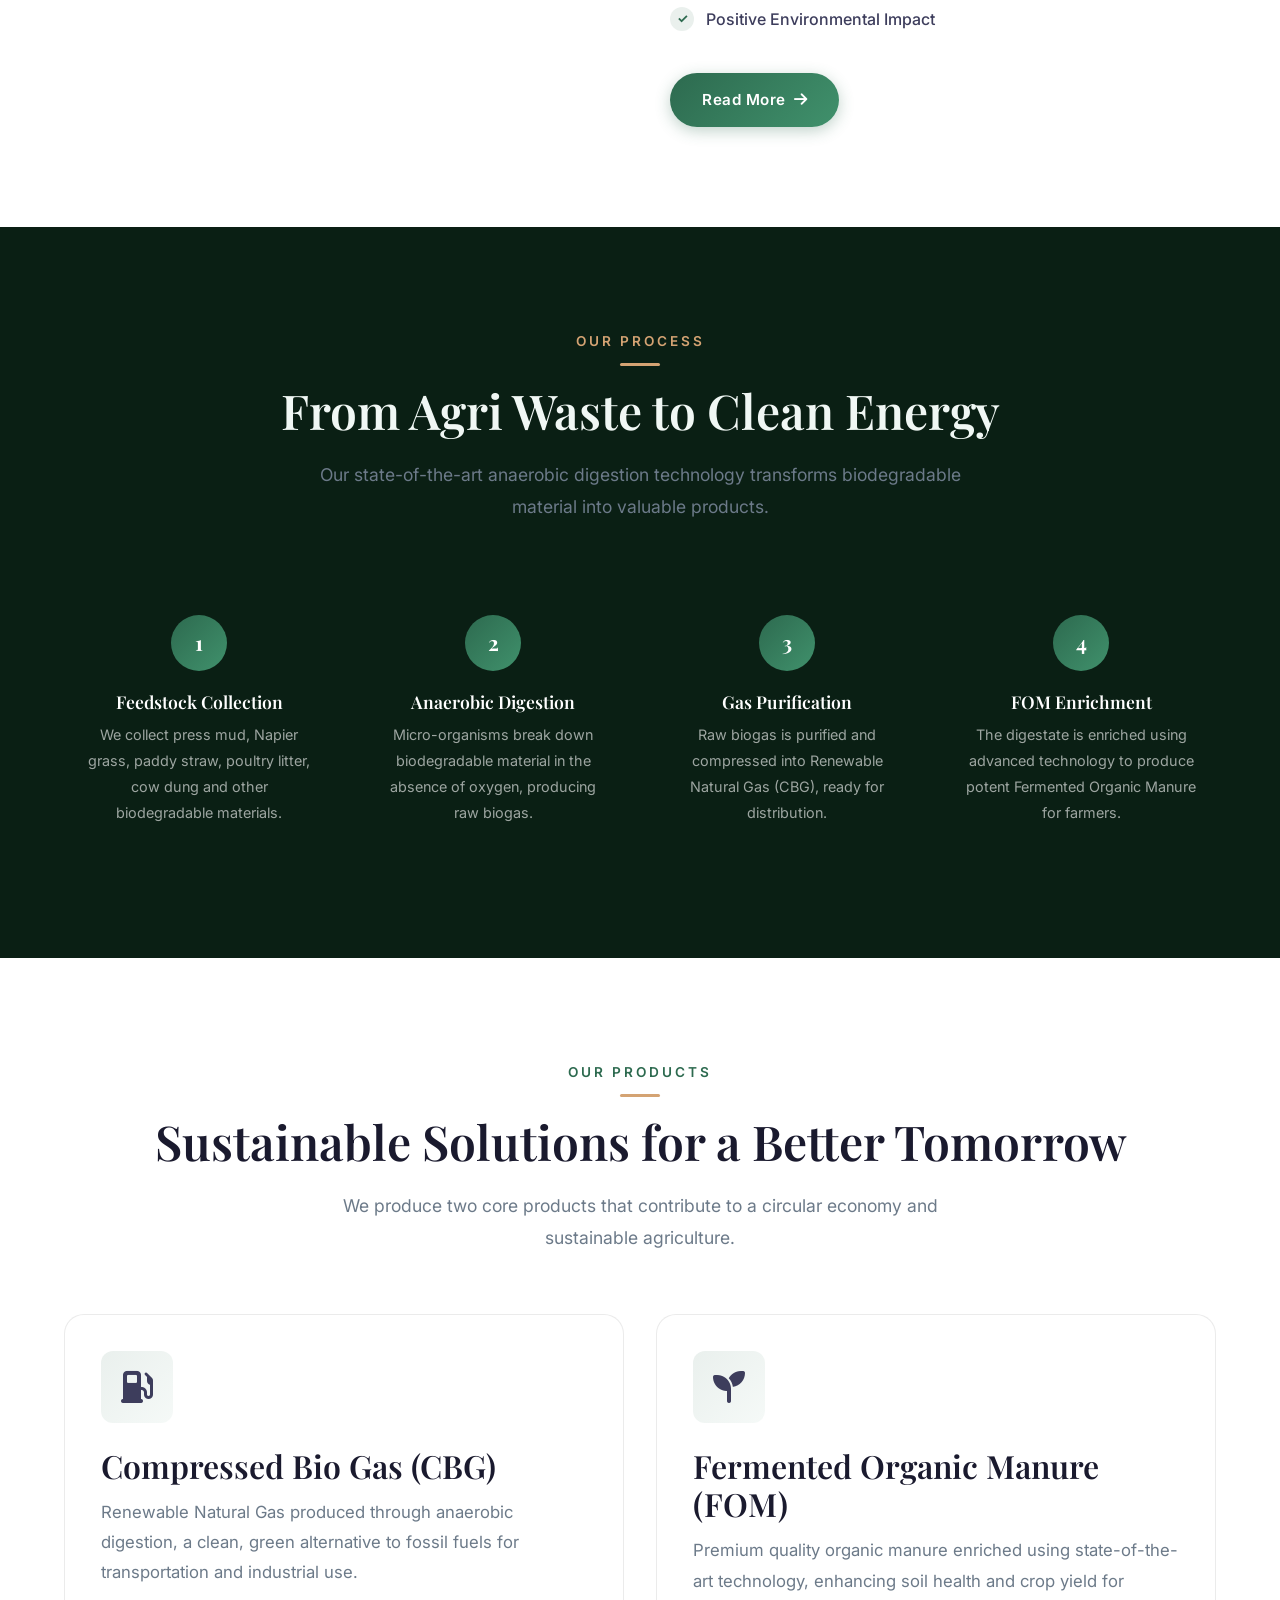
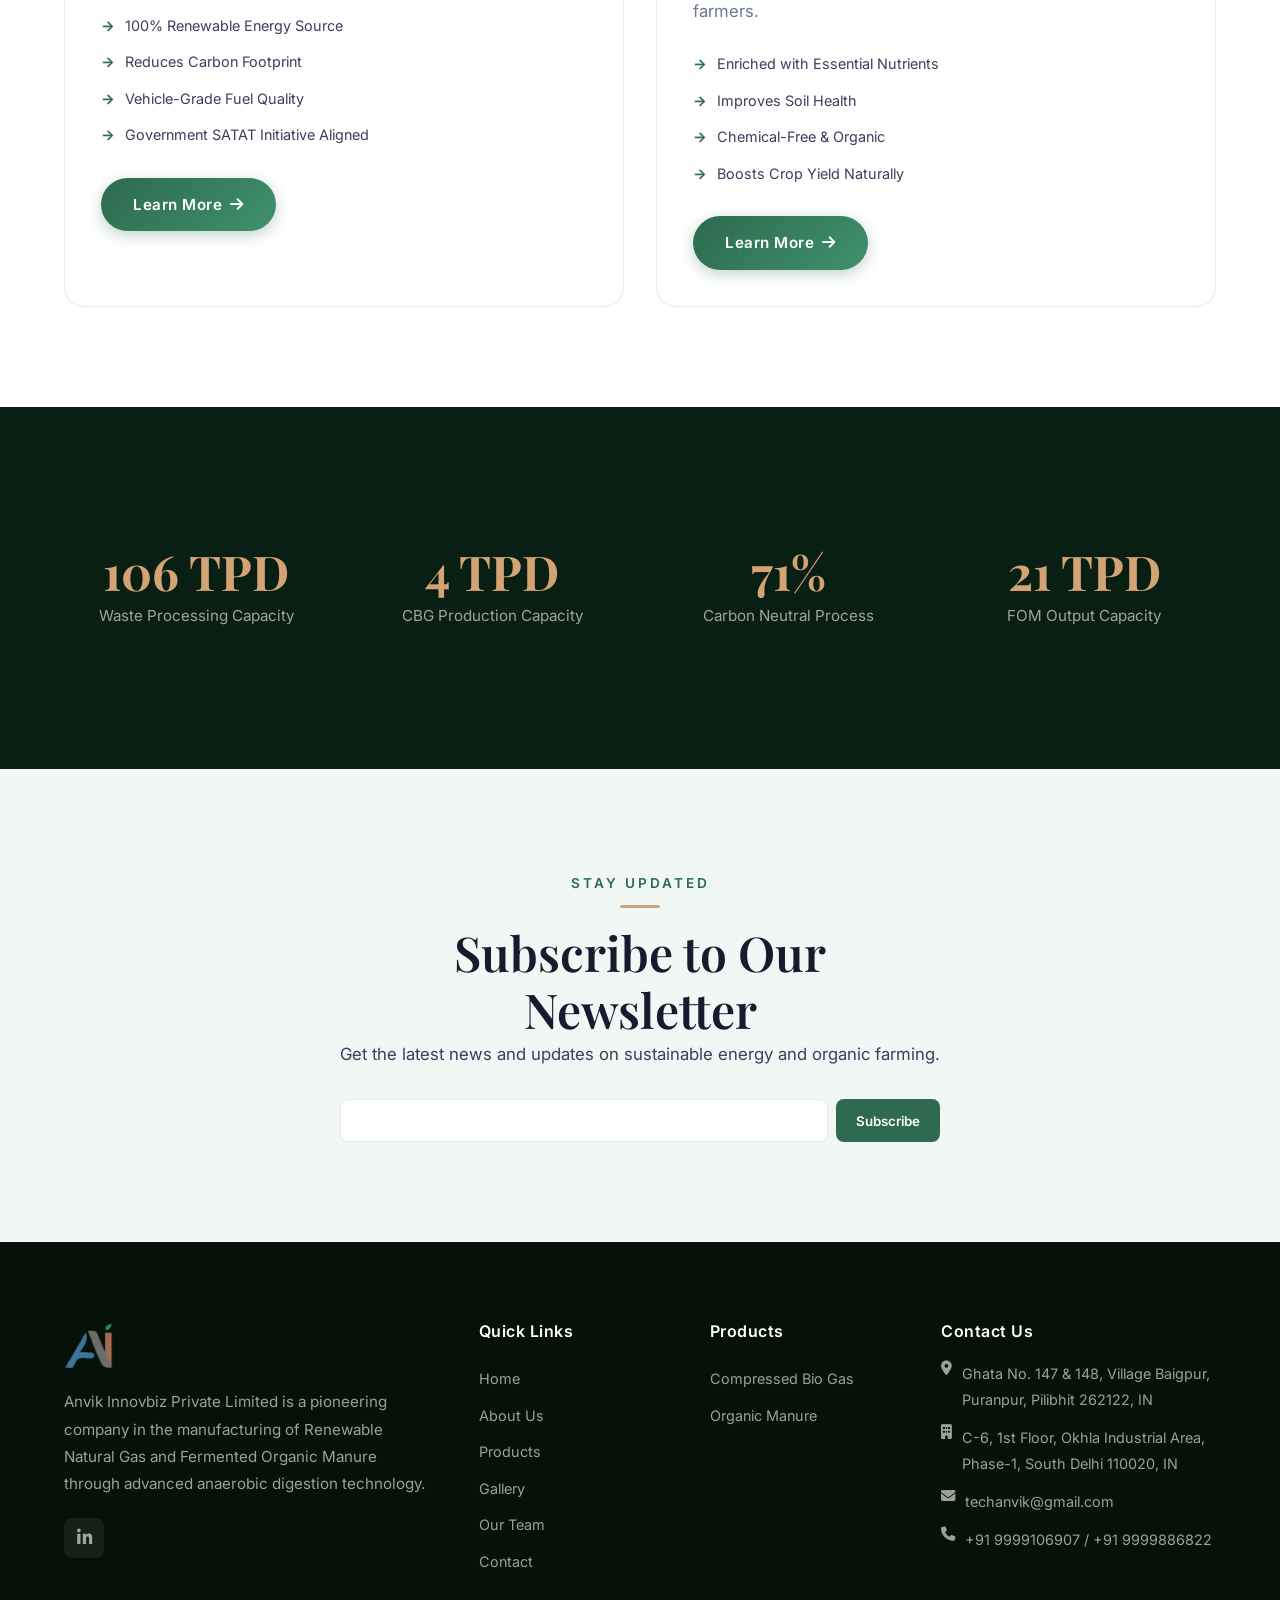
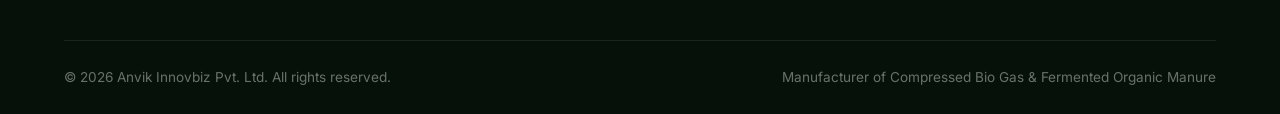
==== commit 6e2dd705: "fixed data issues and added director profile" ====
--- a/index.html
+++ b/index.html
@@ -231,7 +231,7 @@
     <div class="container">
       <div class="footer-grid">
         <div class="footer-brand">
-          <img src="assets/images/logo.png" alt="Anvik Innovbiz Logo">
+          <img src="assets/images/logo-noText.png" alt="Anvik Innovbiz Logo">
           <p>Anvik Innovbiz Private Limited is a pioneering company in the manufacturing of Renewable Natural Gas and
             Fermented Organic Manure through advanced anaerobic digestion technology.</p>
           <div class="footer-social" style="margin-top: 20px;">
@@ -265,7 +265,7 @@
             <p><i class="fas fa-building"></i> C-6, 1st Floor, Okhla Industrial Area, Phase-1, South Delhi 110020, IN
             </p>
             <p><i class="fas fa-envelope"></i> techanvik@gmail.com</p>
-            <p><i class="fas fa-phone"></i> +91 9999886822 / +91 9999106907</p>
+            <p><i class="fas fa-phone"></i> +91 9999106907 / +91 9999886822</p>
           </div>
         </div>
       </div>
--- a/styles.css
+++ b/styles.css
@@ -781,6 +781,17 @@
   background: var(--bg-white);
   transition: var(--transition-fast);
   color: var(--text-dark);
+}
+
+.form-group select {
+  appearance: none;
+  -webkit-appearance: none;
+  background-image: url("data:image/svg+xml,%3Csvg xmlns='http://www.w3.org/2000/svg' width='14' height='14' viewBox='0 0 24 24'%3E%3Cpath fill='%232d6a4f' d='M7 10l5 5 5-5z'/%3E%3C/svg%3E");
+  background-repeat: no-repeat;
+  background-position: right 16px center;
+  background-size: 20px;
+  padding-right: 44px;
+  cursor: pointer;
 }
 
 .form-group input:focus,
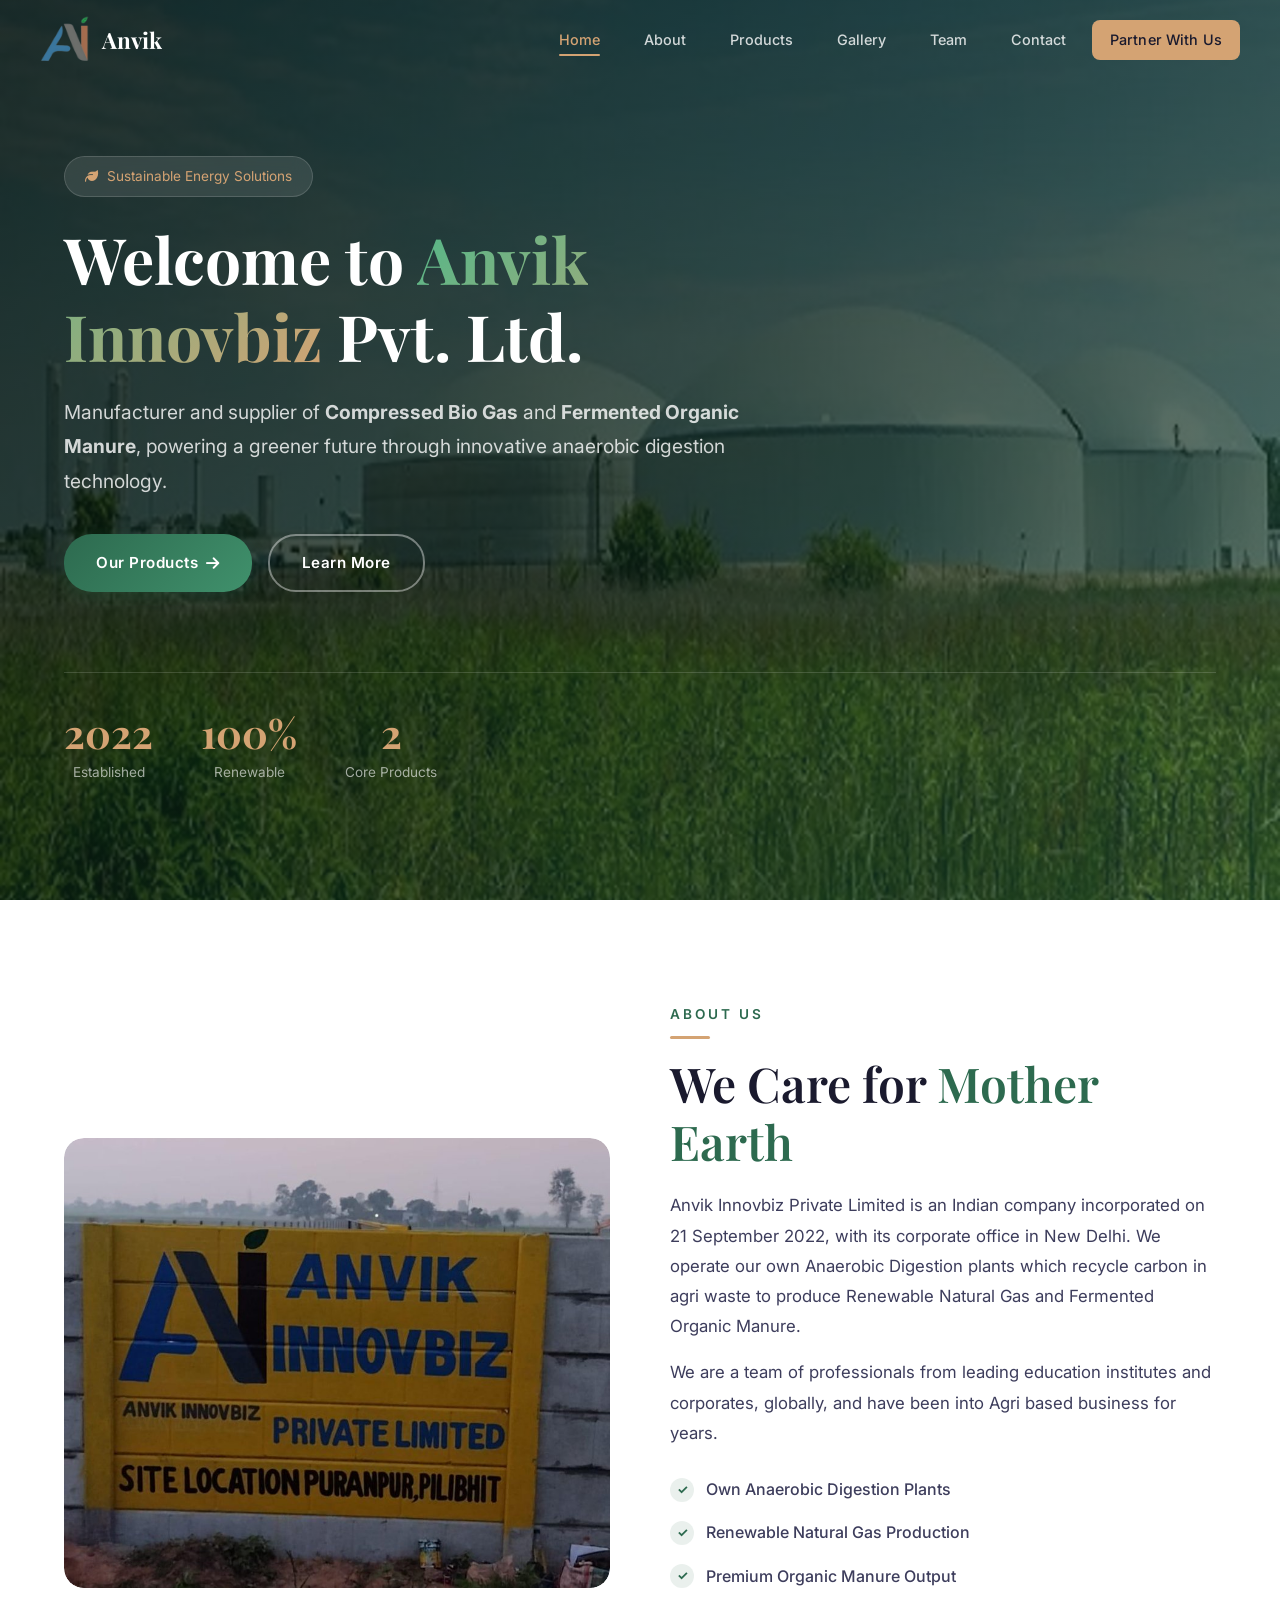
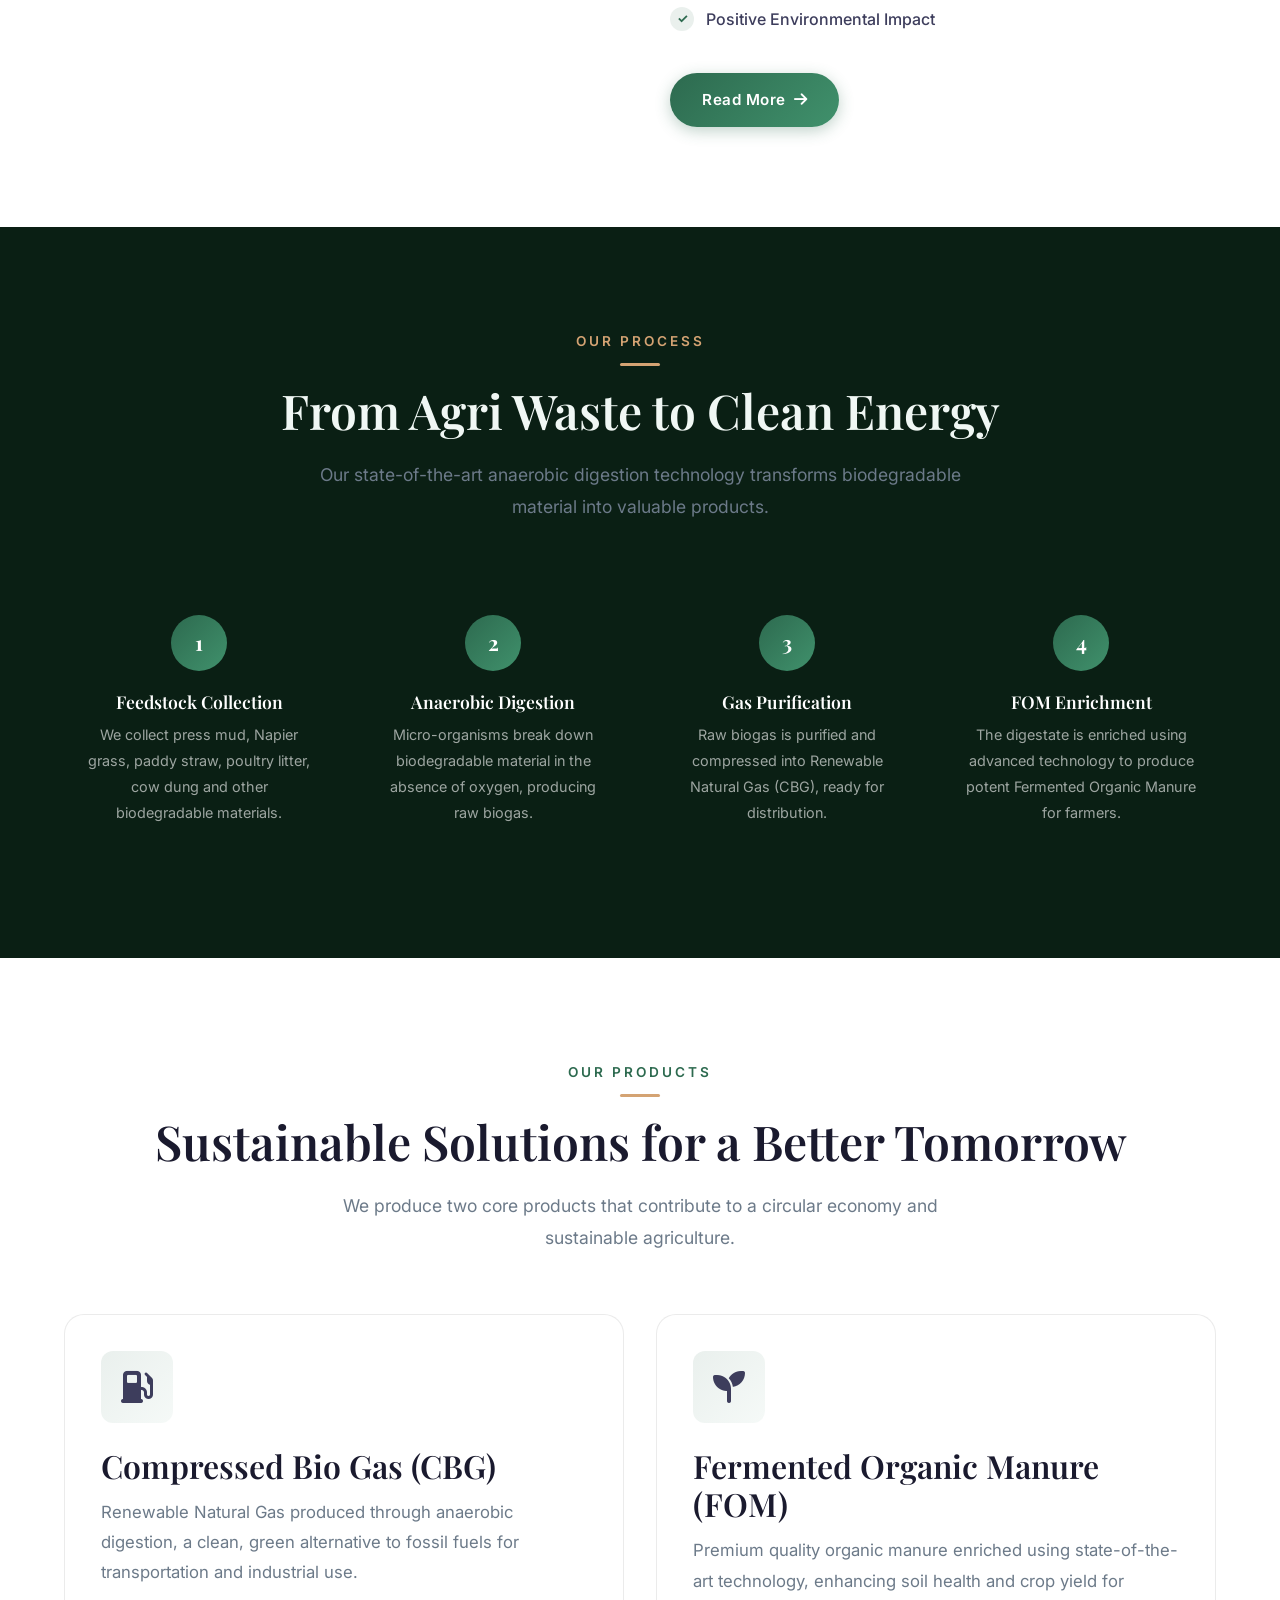
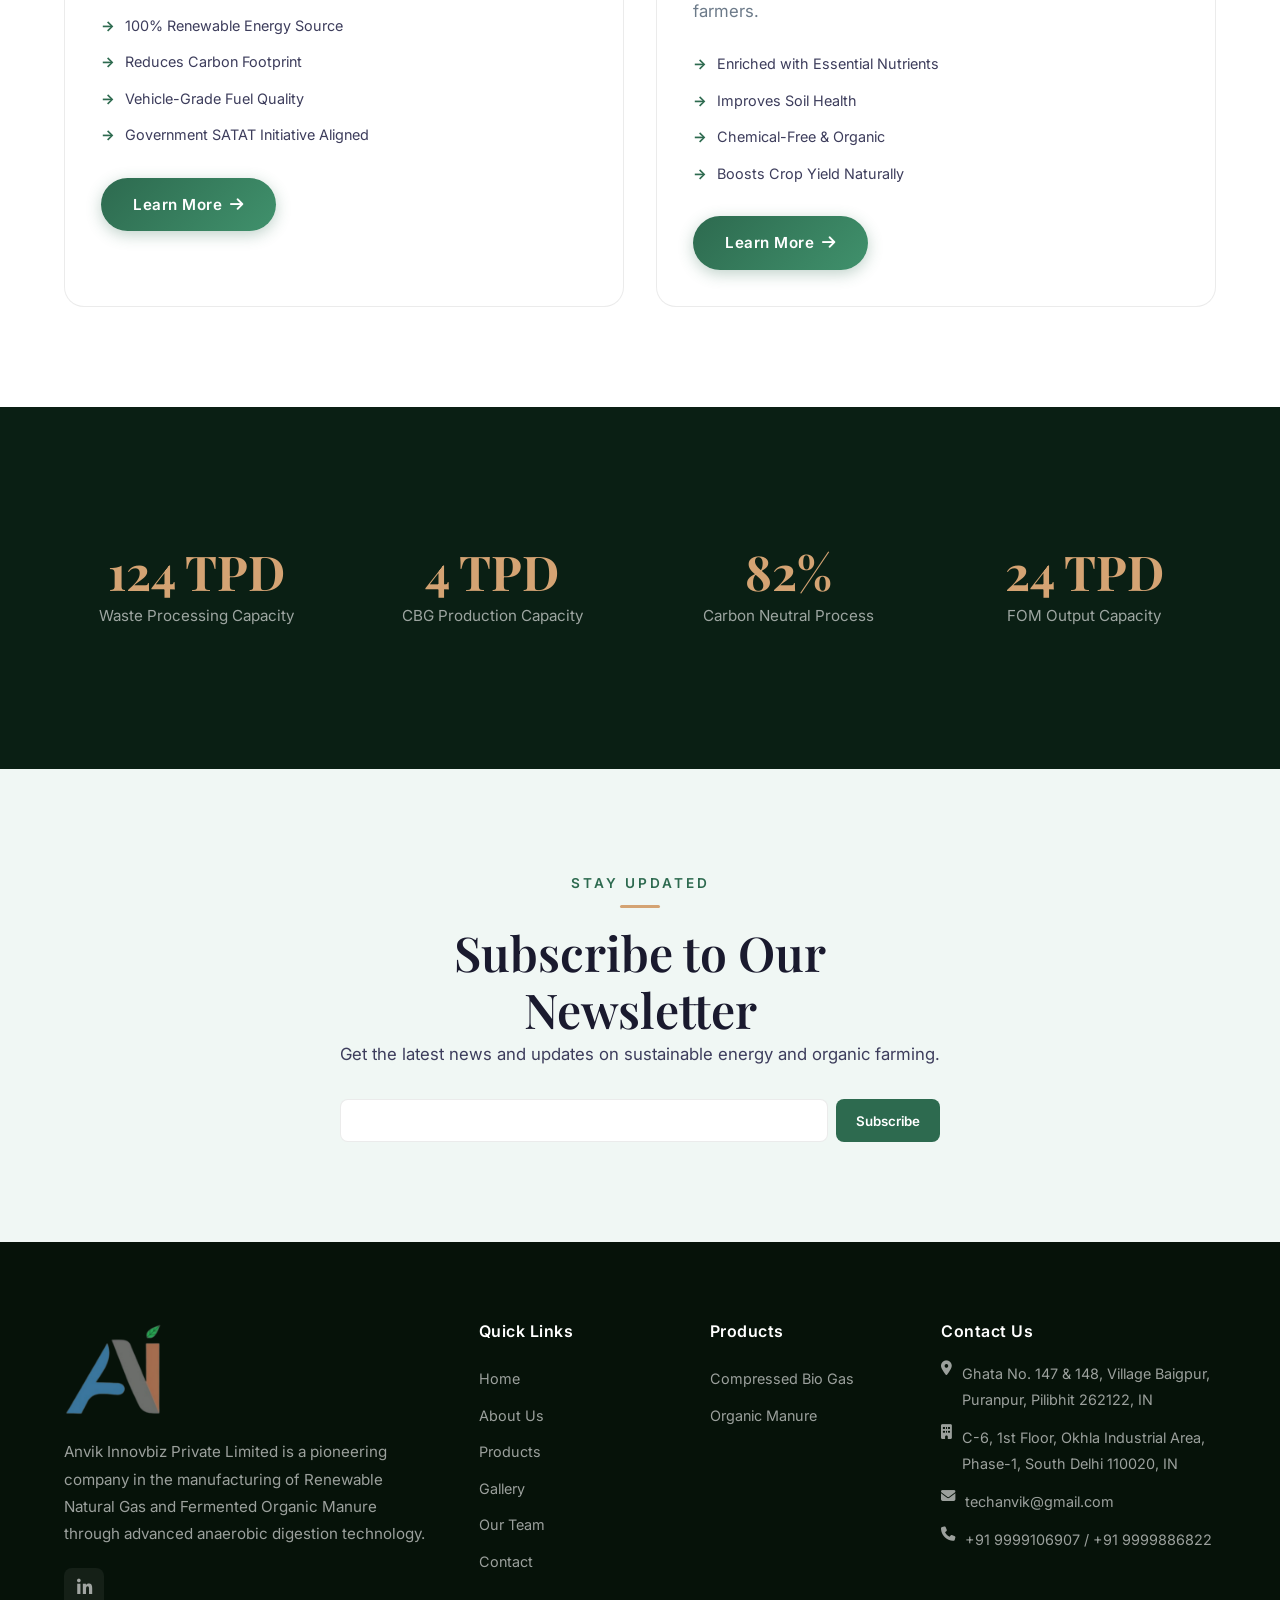
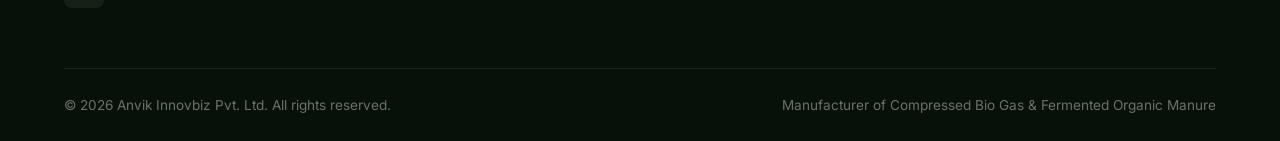
==== commit 609351ac: "enhanced nav-logo" ====
--- a/index.html
+++ b/index.html
@@ -22,7 +22,7 @@
   <nav class="navbar" id="navbar">
     <div class="nav-container">
       <a href="index.html" class="nav-logo">
-        <img src="assets/images/logo-nobg-2.png" alt="Anvik Innovbiz Logo">
+        <img src="assets/images/logo-noText.png" alt="Anvik Innovbiz Logo">
         <span>Anvik</span>
       </a>
       <div class="nav-links" id="nav-links">
@@ -32,7 +32,7 @@
         <a href="gallery.html">Gallery</a>
         <a href="team.html">Team</a>
         <a href="contact.html">Contact</a>
-        <a href="tel:+919999886822" class="nav-cta"><i class="fas fa-phone"></i> +91 9999886822</a>
+        <a href="contact.html" class="nav-cta">Partner With Us</a>
       </div>
       <button class="nav-toggle" id="nav-toggle" aria-label="Toggle navigation">
         <span></span><span></span><span></span>
--- a/styles.css
+++ b/styles.css
@@ -298,9 +298,14 @@
 }
 
 .nav-logo img {
+  height: 50px;
+  width: auto;
+}
+
+/* .nav-logo img {
   height: 75px;
   width: auto;
-}
+} */
 
 .nav-logo span {
   font-family: var(--font-heading);
@@ -324,26 +329,43 @@
   transition: var(--transition-fast);
 }
 
-.nav-links a:hover,
-.nav-links a.active {
+.nav-links a:hover {
   color: var(--text-white);
   background: rgba(255, 255, 255, 0.1);
 }
 
+.nav-links a.active {
+  color: var(--accent);
+  background: transparent;
+  position: relative;
+}
+
+.nav-links a.active::after {
+  content: '';
+  position: absolute;
+  bottom: 4px;
+  left: 18px;
+  right: 18px;
+  height: 2px;
+  background: var(--accent);
+  border-radius: 2px;
+}
+
 .nav-cta {
   display: flex;
   align-items: center;
-  gap: 8px;
-  padding: 10px 24px;
+  gap: 7px;
+  padding: 7px 18px;
   background: var(--accent);
   color: var(--text-dark) !important;
-  border-radius: var(--radius-xl);
+  border-radius: 8px;
   font-weight: 600;
-  font-size: 0.85rem;
+  font-size: 0.82rem;
+  letter-spacing: 0.01em;
 }
 
 .nav-cta:hover {
-  background: var(--accent-light) !important;
+  background: #b8895a !important;
   transform: translateY(-1px);
 }
 
@@ -692,14 +714,13 @@
 }
 
 .gallery-item::after {
-  content: '🔍';
+  content: '';
   position: absolute;
   inset: 0;
   display: flex;
   align-items: center;
   justify-content: center;
-  background: rgba(10, 31, 20, 0.5);
-  font-size: 2rem;
+  background: rgba(10, 31, 20, 0.5) url("data:image/svg+xml,%3Csvg xmlns='http://www.w3.org/2000/svg' width='38' height='38' viewBox='0 0 24 24'%3E%3Cpath fill='white' d='M7 14H5v5h5v-2H7v-3zm-2-4h2V7h3V5H5v5zm12 7h-3v2h5v-5h-2v3zM14 5v2h3v3h2V5h-5z'/%3E%3C/svg%3E") no-repeat center center;
   opacity: 0;
   transition: var(--transition-base);
 }
@@ -873,7 +894,7 @@
 }
 
 .footer-brand img {
-  height: 50px;
+  height: 100px;
 }
 
 .footer h4 {
@@ -1282,10 +1303,13 @@
     color: rgba(255, 255, 255, 0.85);
   }
 
-  .nav-links a:hover,
+  .nav-links a:hover {
+    color: var(--accent);
+  }
+
   .nav-links a.active {
-    background: rgba(255, 255, 255, 0.1);
-    color: var(--text-white);
+    color: var(--accent);
+    text-decoration: underline;
   }
 
   .nav-links .nav-cta {
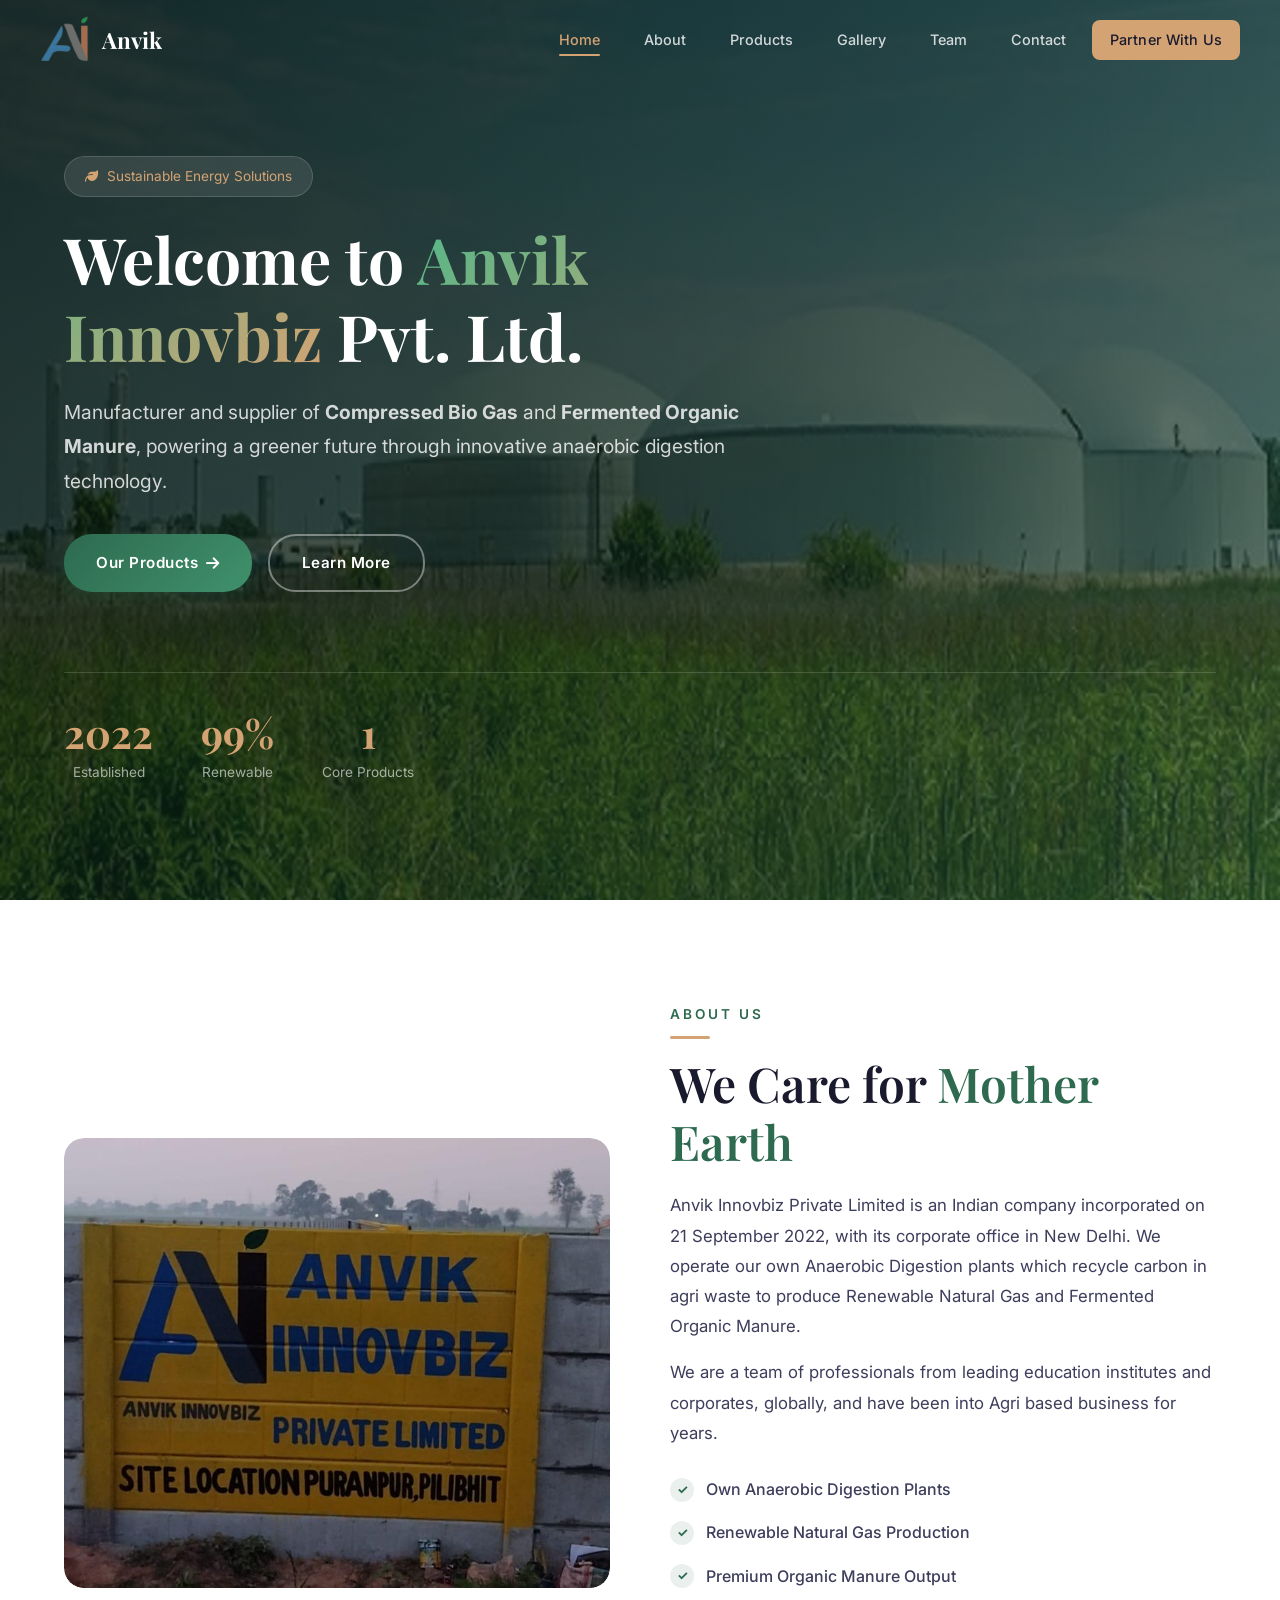
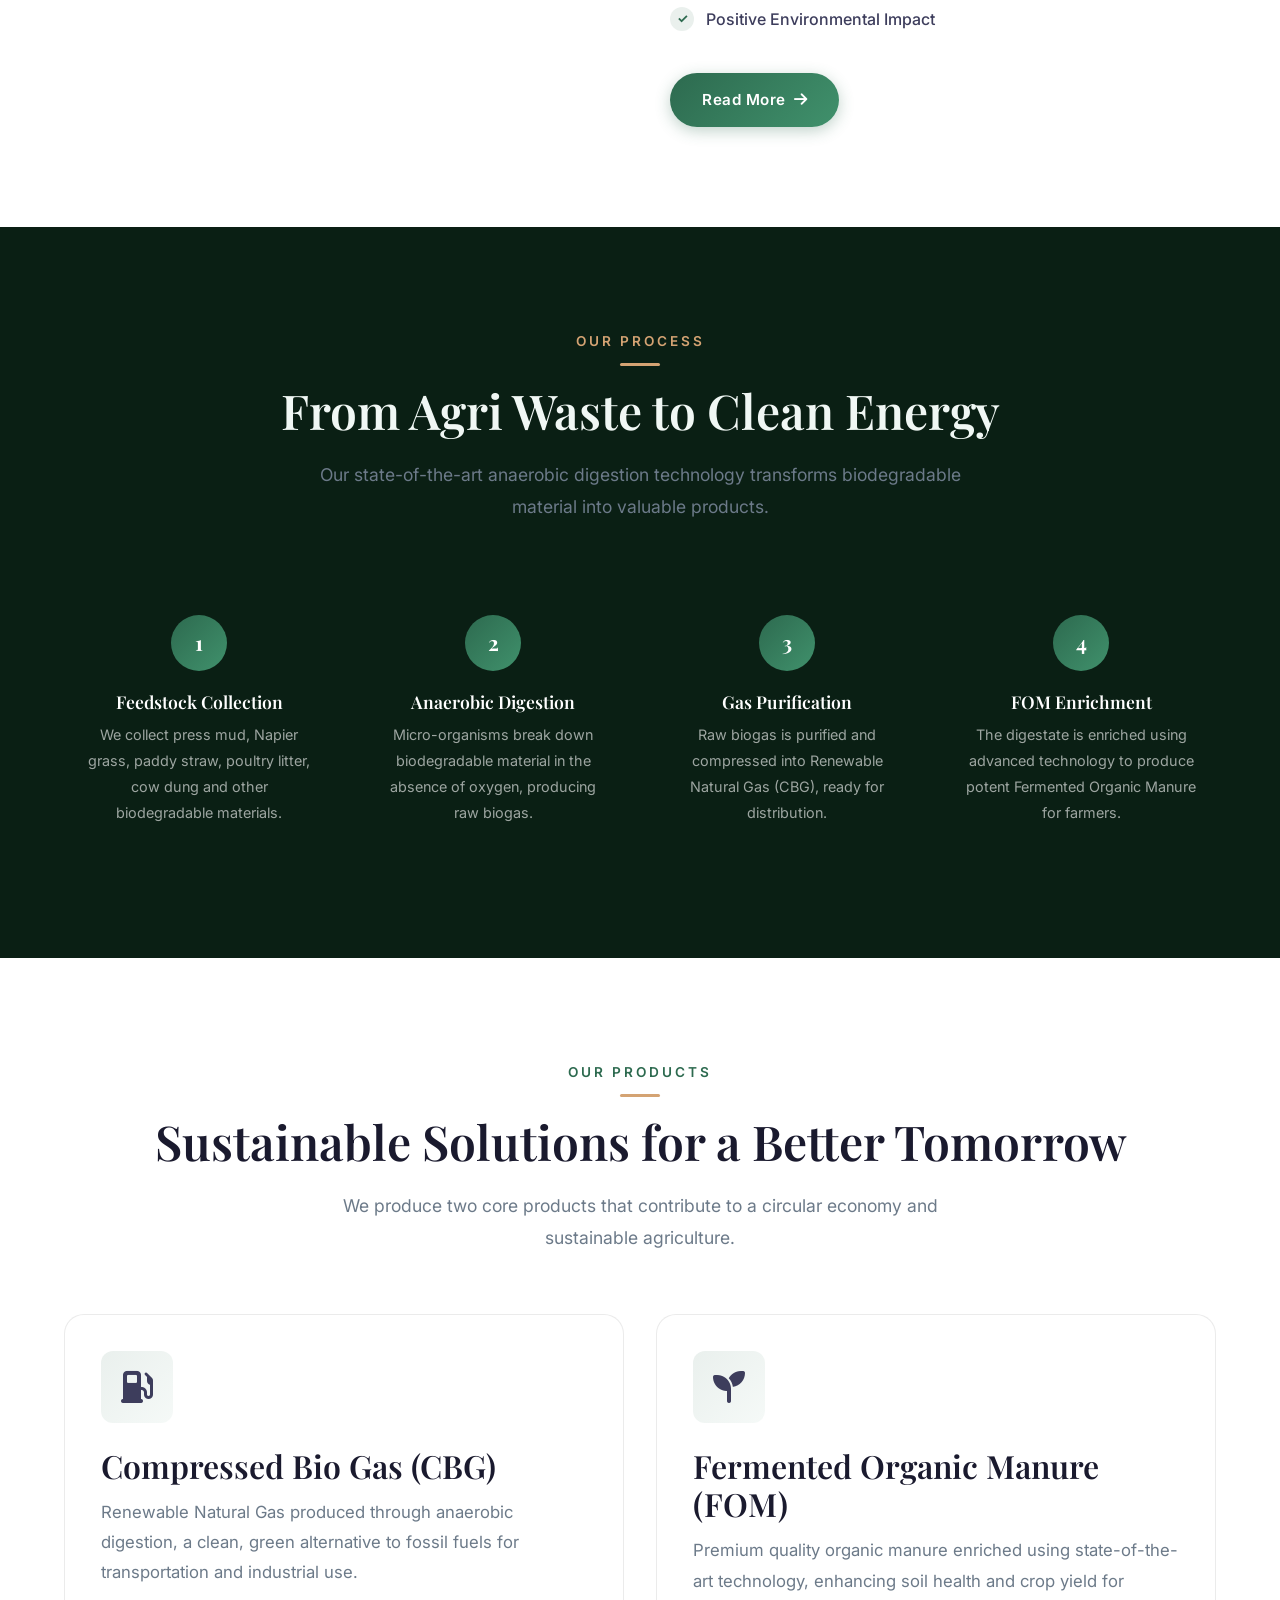
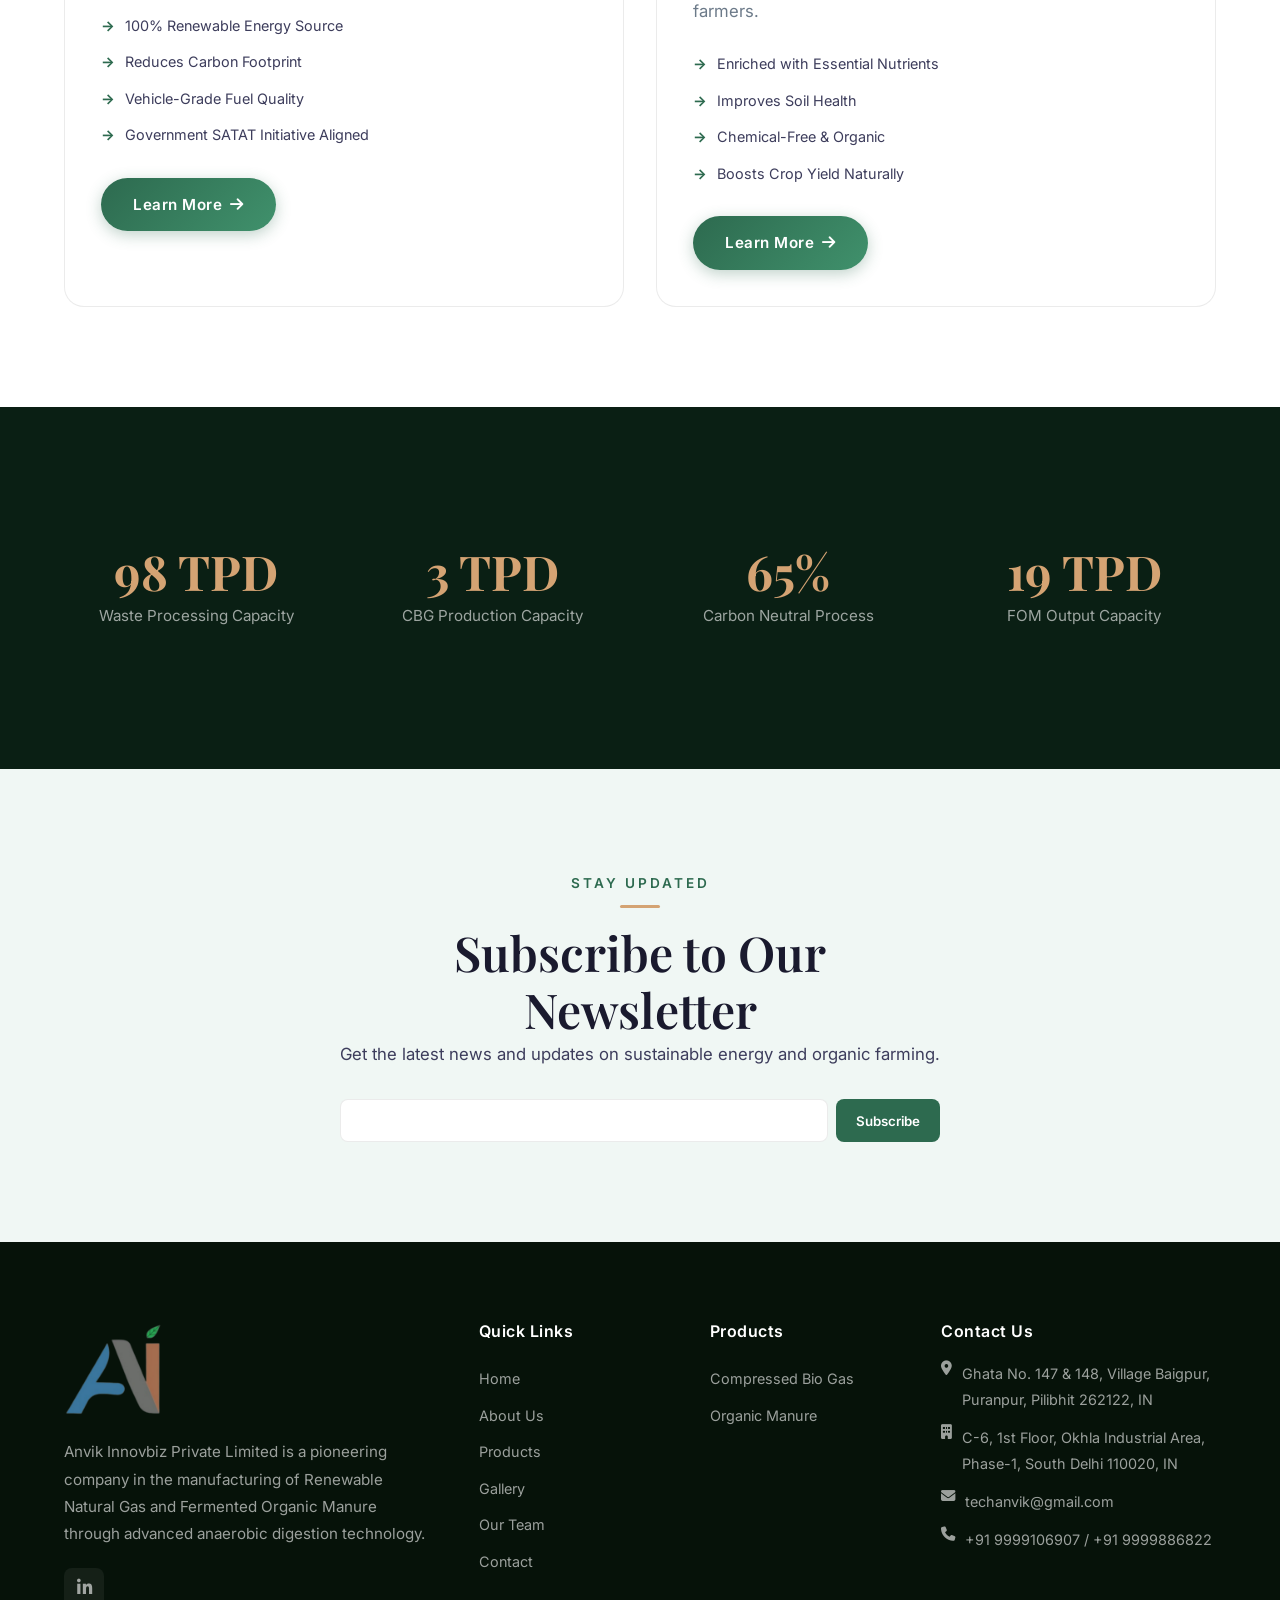
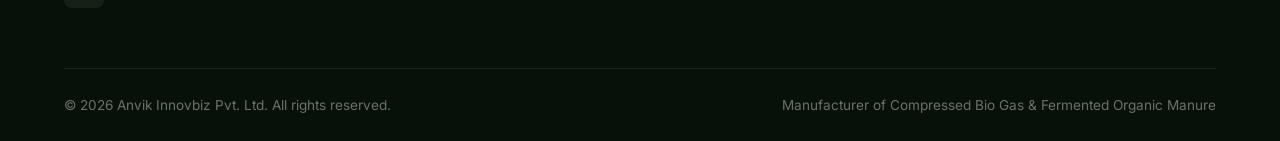
==== commit 69d299ca: "Updating details" ====
--- a/index.html
+++ b/index.html
@@ -46,6 +46,7 @@
       <img src="assets/images/biogas-plant.jpg" alt="Anaerobic Digestion Bio Gas Plant">
       <div class="hero-overlay"></div>
     </div>
+    <div class="hero-particles" id="hero-particles"></div>
     <div class="container">
       <div class="hero-content">
         <div class="hero-badge">
--- a/styles.css
+++ b/styles.css
@@ -419,9 +419,53 @@
       rgba(27, 67, 50, 0.65) 100%);
 }
 
+/* ---------- Hero Particles ---------- */
+.hero-particles {
+  position: absolute;
+  inset: 0;
+  z-index: 1;
+  pointer-events: none;
+  overflow: hidden;
+}
+
+.hero-particle {
+  position: absolute;
+  bottom: -30px;
+  will-change: transform, opacity;
+  animation: heroParticleFloat linear infinite;
+}
+
+.hero-particle--leaf {
+  border-radius: 0 60% 0 60%;
+}
+
+.hero-particle--dot {
+  border-radius: 50%;
+}
+
+@keyframes heroParticleFloat {
+  0% {
+    transform: translateY(0) translateX(0) rotate(var(--rotation-start, 0deg));
+    opacity: 0;
+  }
+  8% {
+    opacity: 1;
+  }
+  46% {
+    transform: translateY(-50vh) translateX(var(--x-drift, 40px)) rotate(calc(var(--rotation-start, 0deg) + 180deg));
+  }
+  92% {
+    opacity: 1;
+  }
+  100% {
+    transform: translateY(-110vh) translateX(calc(var(--x-drift, 40px) * 0.5)) rotate(calc(var(--rotation-start, 0deg) + 360deg));
+    opacity: 0;
+  }
+}
+
 .hero-content {
   position: relative;
-  z-index: 1;
+  z-index: 2;
   max-width: 700px;
 }
 
@@ -467,7 +511,7 @@
 
 .hero-stats {
   position: relative;
-  z-index: 1;
+  z-index: 2;
   display: flex;
   gap: 48px;
   margin-top: 80px;
@@ -513,6 +557,26 @@
   border-radius: 50%;
 }
 
+.page-hero::after {
+  content: '';
+  position: absolute;
+  inset: 0;
+  background-image:
+    linear-gradient(rgba(255, 255, 255, 0.025) 1px, transparent 1px),
+    linear-gradient(90deg, rgba(255, 255, 255, 0.025) 1px, transparent 1px),
+    radial-gradient(circle, rgba(255, 255, 255, 0.09) 1.5px, transparent 1.5px);
+  background-size: 40px 40px, 40px 40px, 40px 40px;
+  mask-image: linear-gradient(to bottom, rgba(0,0,0,1) 0%, rgba(0,0,0,0.55) 65%, rgba(0,0,0,0) 100%);
+  -webkit-mask-image: linear-gradient(to bottom, rgba(0,0,0,1) 0%, rgba(0,0,0,0.55) 65%, rgba(0,0,0,0) 100%);
+  pointer-events: none;
+  z-index: 0;
+}
+
+.page-hero .container {
+  position: relative;
+  z-index: 1;
+}
+
 .page-hero h1 {
   color: var(--text-white);
   margin-bottom: 16px;
@@ -685,6 +749,199 @@
 .team-card p {
   font-size: 0.9rem;
   color: var(--text-muted);
+}
+
+/* ---------- Flip Card System ---------- */
+.flip-card {
+  perspective: 1200px;
+  height: 440px;
+  cursor: pointer;
+}
+
+.flip-card--sm {
+  height: 360px;
+}
+
+.flip-card-inner {
+  position: relative;
+  width: 100%;
+  height: 100%;
+  transition: transform 0.65s cubic-bezier(0.4, 0, 0.2, 1);
+  transform-style: preserve-3d;
+}
+
+.flip-card:hover .flip-card-inner,
+.flip-card.flipped .flip-card-inner {
+  transform: rotateY(180deg);
+}
+
+.flip-card-front,
+.flip-card-back {
+  position: absolute;
+  inset: 0;
+  backface-visibility: hidden;
+  -webkit-backface-visibility: hidden;
+  border-radius: var(--radius-lg);
+  overflow: hidden;
+}
+
+/* ---- Front face ---- */
+.flip-card-front {
+  display: flex;
+  flex-direction: column;
+  align-items: center;
+  padding: 40px 24px;
+  background: var(--bg-white);
+  border: 1px solid var(--border-dark);
+  text-align: center;
+  transform: rotateY(0deg);
+}
+
+.flip-card-front img {
+  width: 160px;
+  height: 160px;
+  border-radius: var(--radius-full);
+  object-fit: cover;
+  margin-bottom: 24px;
+  border: 4px solid var(--bg-light);
+  transition: border-color var(--transition-base);
+}
+
+.flip-card:hover .flip-card-front img {
+  border-color: var(--primary);
+}
+
+.flip-card-front h4 {
+  margin-bottom: 4px;
+}
+
+.flip-card-front .role {
+  color: var(--primary);
+  font-size: 0.9rem;
+  font-weight: 500;
+  margin-bottom: 12px;
+}
+
+.flip-card-front p {
+  font-size: 0.88rem;
+  color: var(--text-muted);
+  line-height: 1.6;
+  flex: 1;
+}
+
+.flip-hint {
+  margin-top: 14px;
+  font-size: 0.75rem;
+  color: var(--text-muted);
+  display: flex;
+  align-items: center;
+  justify-content: center;
+  gap: 6px;
+  opacity: 0.65;
+}
+
+.flip-hint i {
+  font-size: 0.68rem;
+  animation: hintSpin 3.5s ease-in-out 2s infinite;
+}
+
+@keyframes hintSpin {
+  0%, 60% { transform: rotate(0deg); opacity: 1; }
+  80%      { transform: rotate(180deg); opacity: 0.5; }
+  100%     { transform: rotate(360deg); opacity: 1; }
+}
+
+/* ---- Back face ---- */
+.flip-card-back {
+  transform: rotateY(180deg);
+  background: linear-gradient(145deg, var(--bg-dark) 0%, var(--primary-darker) 100%);
+  border: 1px solid rgba(255, 255, 255, 0.1);
+  display: flex;
+  align-items: center;
+  justify-content: center;
+  padding: 28px 22px;
+}
+
+.flip-back-content {
+  display: flex;
+  flex-direction: column;
+  align-items: center;
+  text-align: center;
+  gap: 10px;
+  width: 100%;
+}
+
+.flip-back-avatar {
+  width: 64px;
+  height: 64px;
+  border-radius: var(--radius-full);
+  background: linear-gradient(135deg, var(--primary-light), var(--secondary));
+  border: 3px solid rgba(255, 255, 255, 0.15);
+  display: flex;
+  align-items: center;
+  justify-content: center;
+  font-family: var(--font-heading);
+  font-size: 1.2rem;
+  font-weight: 700;
+  color: var(--text-white);
+  margin-bottom: 2px;
+  flex-shrink: 0;
+}
+
+.flip-back-content h4 {
+  color: var(--text-white);
+  font-size: 1.15rem;
+  margin-bottom: 0;
+}
+
+.flip-back-content .role {
+  color: var(--accent);
+  font-size: 0.82rem;
+  font-weight: 500;
+  margin-bottom: 2px;
+}
+
+.flip-specializations {
+  display: flex;
+  flex-direction: column;
+  gap: 7px;
+  width: 100%;
+  margin: 6px 0;
+}
+
+.flip-specializations span {
+  display: flex;
+  align-items: center;
+  gap: 8px;
+  padding: 7px 13px;
+  background: rgba(255, 255, 255, 0.07);
+  border: 1px solid rgba(255, 255, 255, 0.1);
+  border-radius: var(--radius-sm);
+  color: rgba(255, 255, 255, 0.82);
+  font-size: 0.8rem;
+  font-weight: 500;
+  text-align: left;
+}
+
+.flip-specializations span i {
+  color: var(--accent);
+  font-size: 0.72rem;
+  flex-shrink: 0;
+  width: 14px;
+  text-align: center;
+}
+
+.flip-cta {
+  margin-top: 4px;
+  font-size: 0.82rem !important;
+  padding: 9px 20px !important;
+}
+
+/* Mobile: disable CSS hover; rely on JS .flipped class instead */
+@media (hover: none) {
+  .flip-card:hover .flip-card-inner {
+    transform: none;
+  }
 }
 
 /* ---------- Gallery ---------- */
@@ -1238,6 +1495,46 @@
   width: 100%;
   height: 100%;
   border: 0;
+}
+
+/* ---------- Back to Top ---------- */
+.back-to-top {
+  position: fixed;
+  bottom: 36px;
+  right: 36px;
+  z-index: 998;
+  width: 50px;
+  height: 50px;
+  display: flex;
+  align-items: center;
+  justify-content: center;
+  background: linear-gradient(135deg, var(--primary), var(--primary-light));
+  color: var(--text-white);
+  border: none;
+  border-radius: var(--radius-full);
+  box-shadow: 0 4px 18px rgba(45, 106, 79, 0.45);
+  cursor: pointer;
+  font-size: 1rem;
+  opacity: 0;
+  transform: translateY(20px) scale(0.9);
+  transition: opacity 0.35s ease, transform 0.35s ease, box-shadow 0.2s ease;
+  pointer-events: none;
+}
+
+.back-to-top.visible {
+  opacity: 1;
+  transform: translateY(0) scale(1);
+  pointer-events: all;
+}
+
+.back-to-top:hover {
+  background: linear-gradient(135deg, var(--primary-light), var(--secondary));
+  box-shadow: 0 6px 26px rgba(45, 106, 79, 0.6);
+  transform: translateY(-4px) scale(1.05);
+}
+
+.back-to-top:active {
+  transform: translateY(0) scale(0.97);
 }
 
 /* ---------- Responsive ---------- */
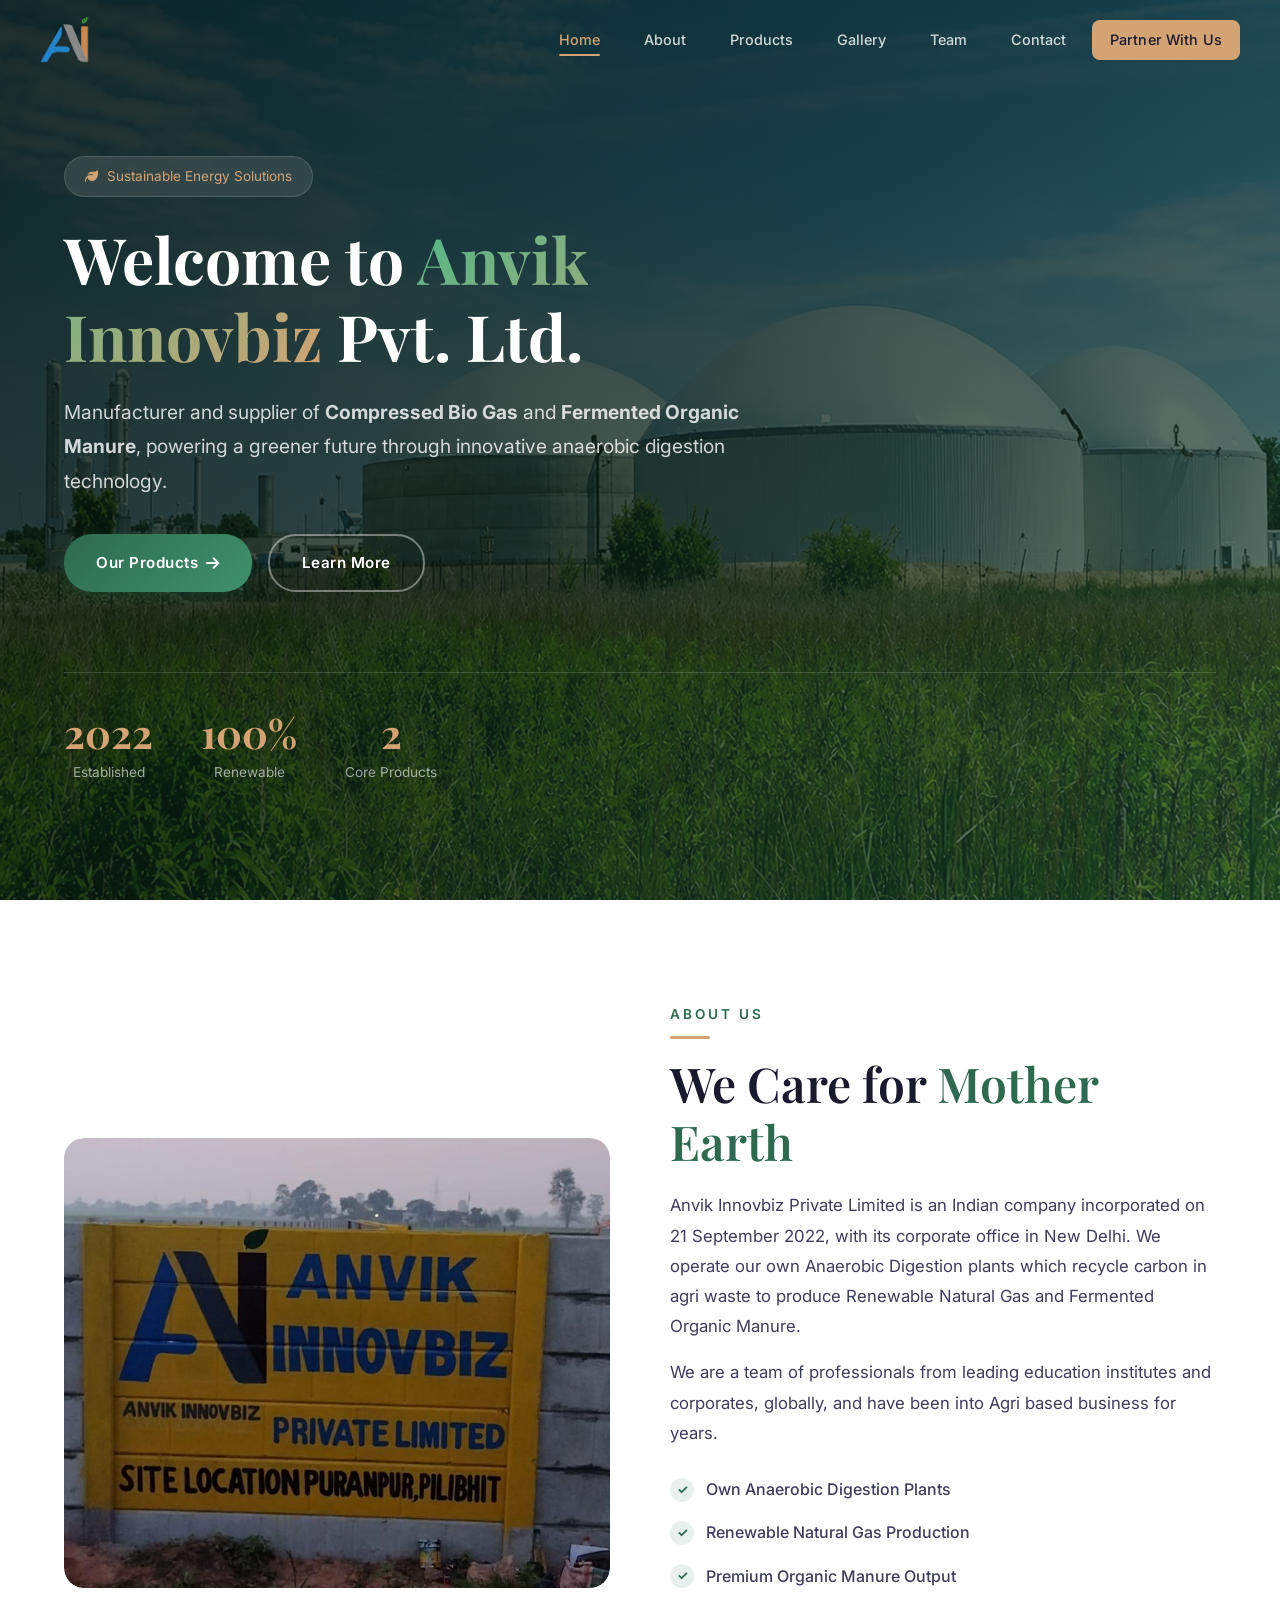
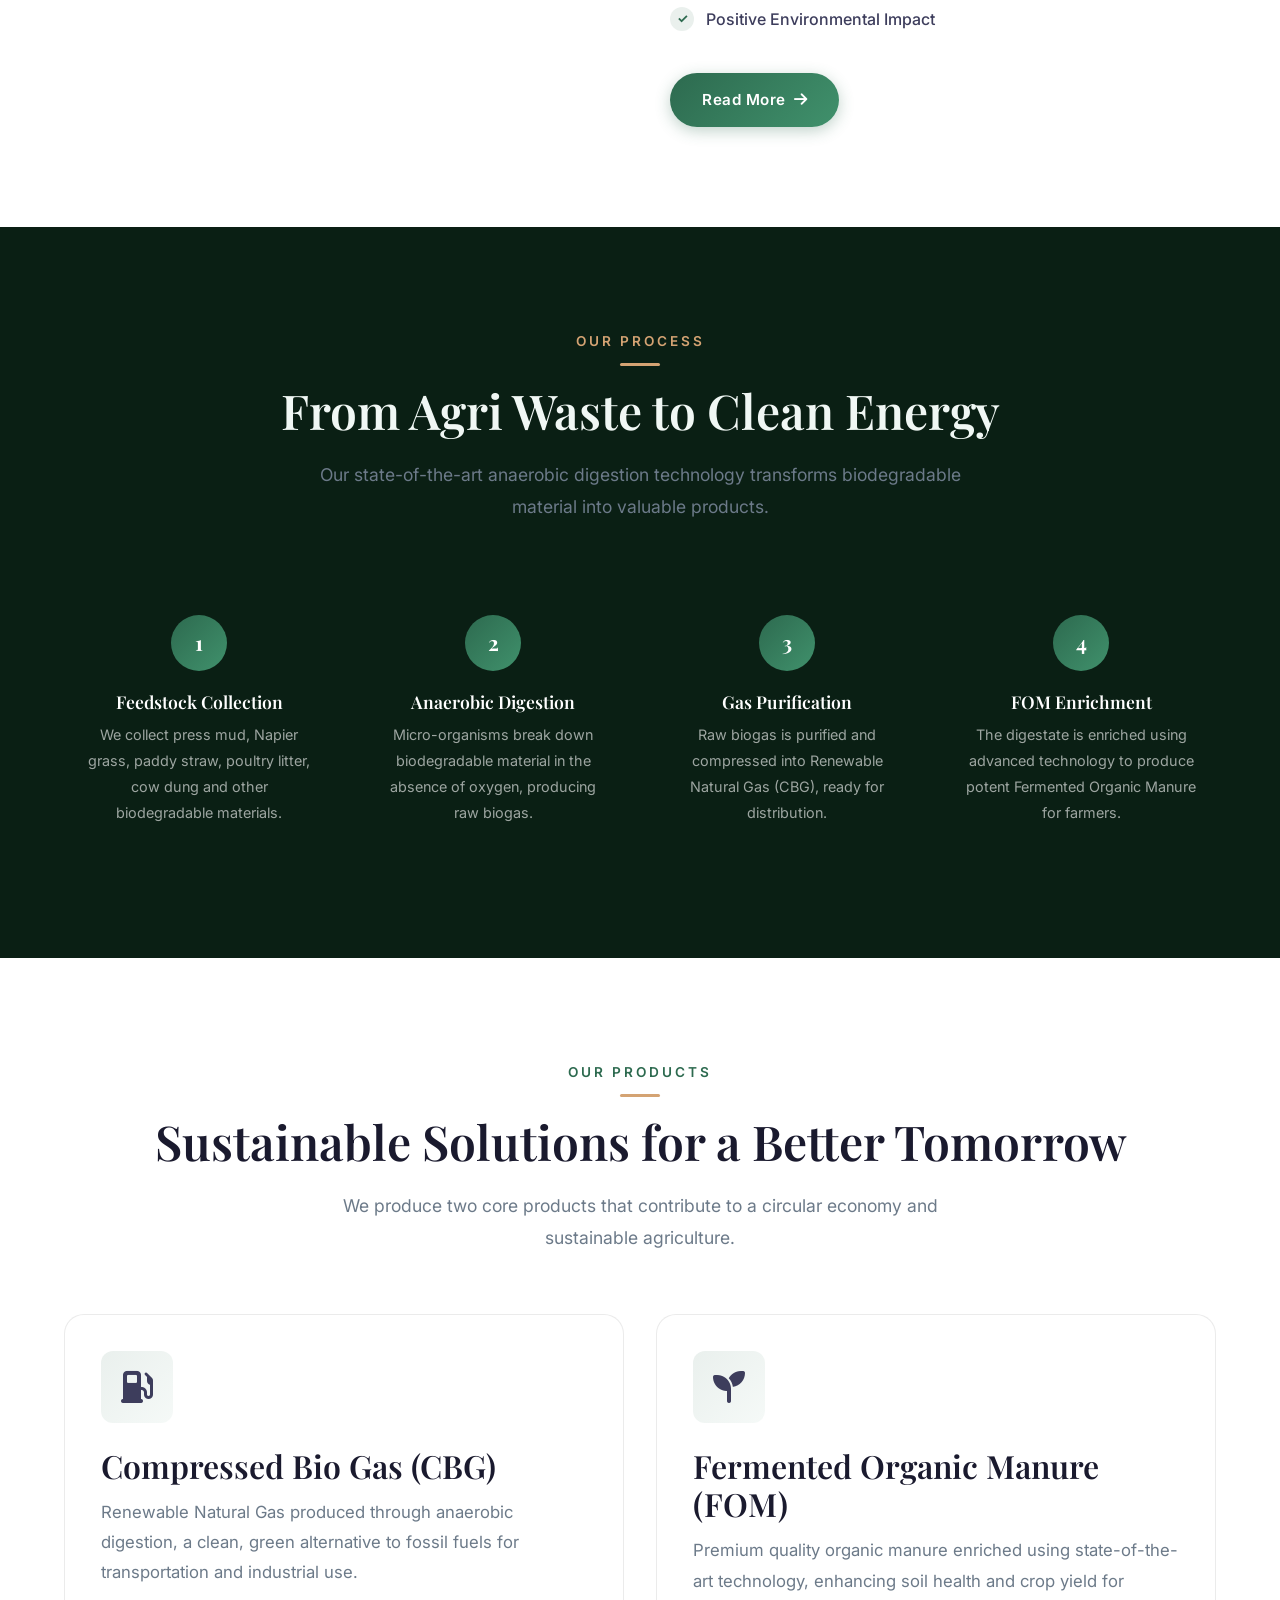
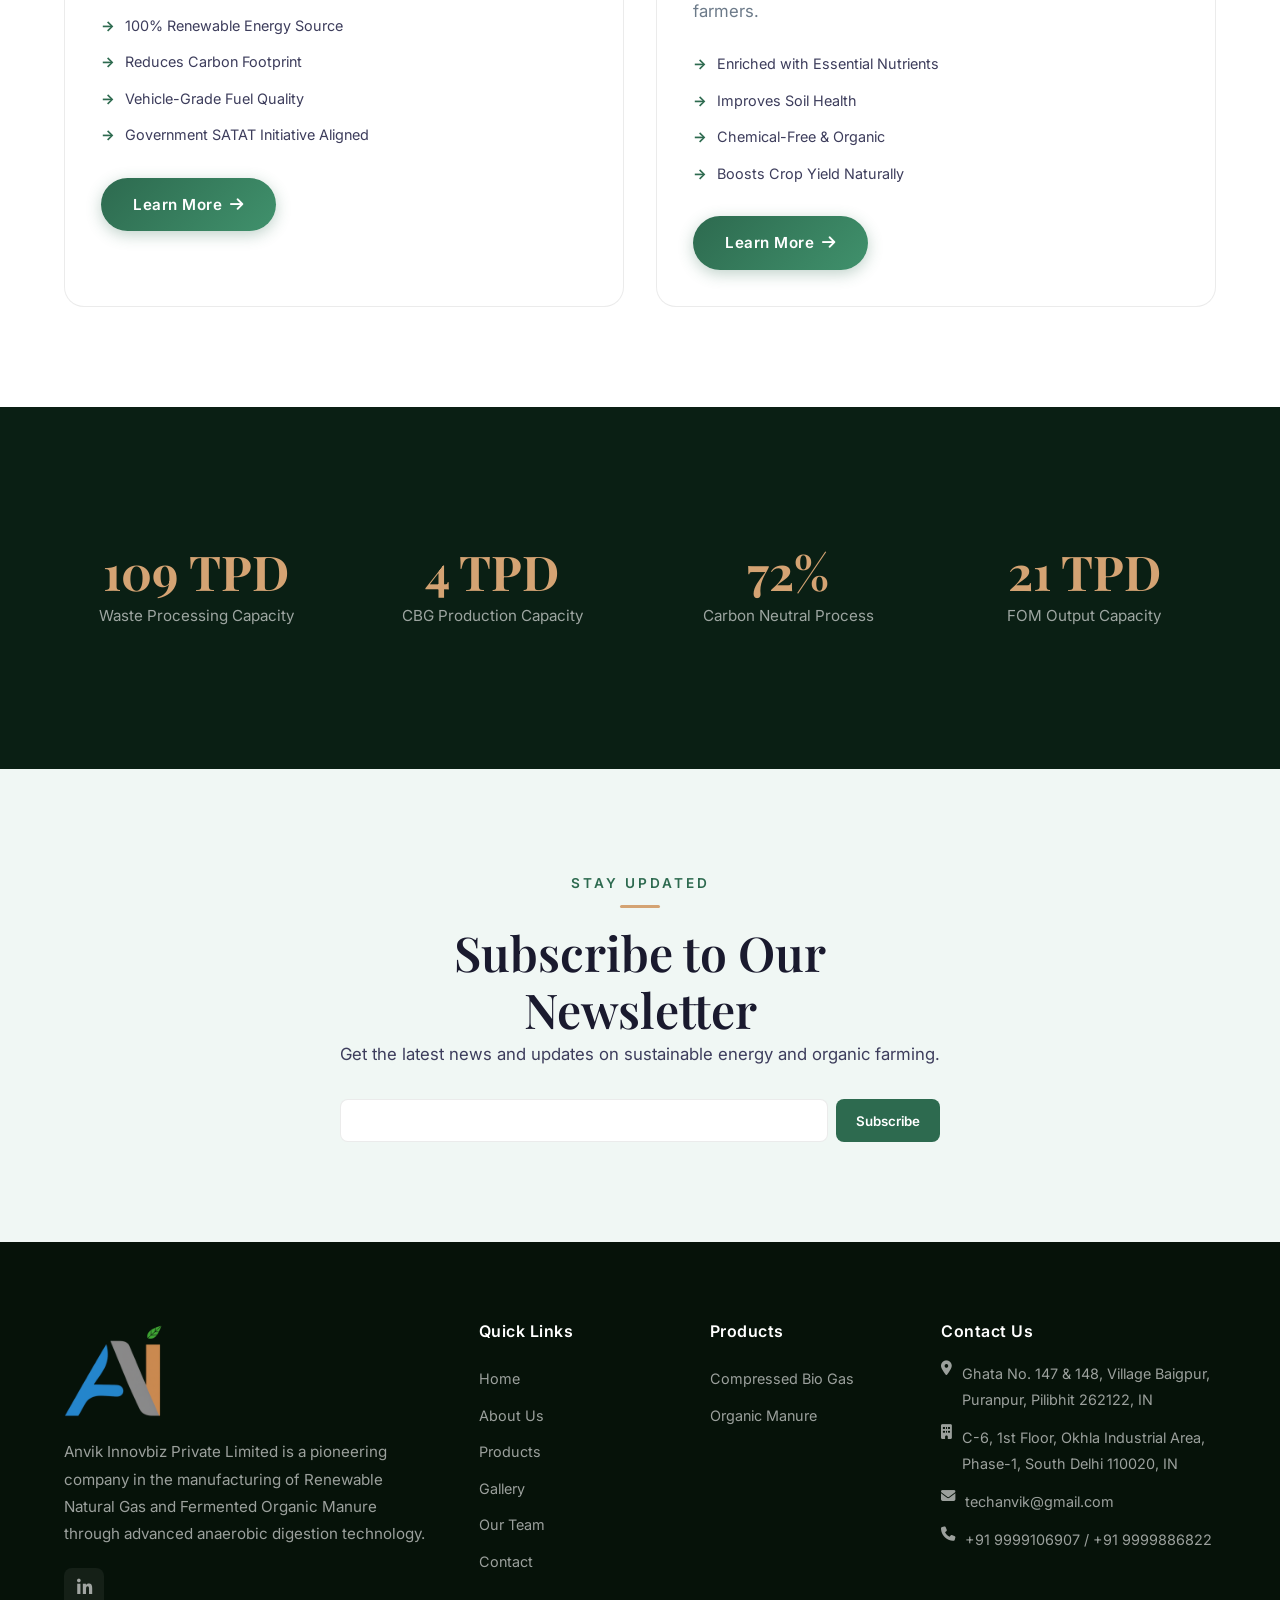
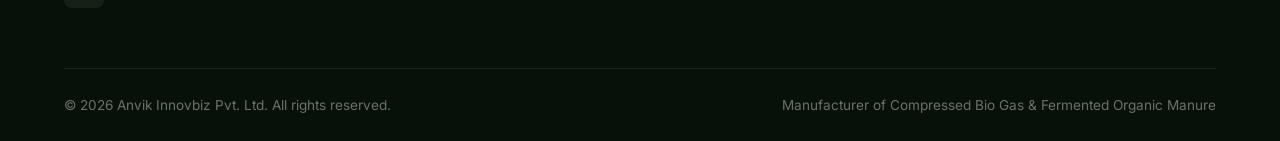
==== commit 0938cbd9: "Updated details" ====
--- a/index.html
+++ b/index.html
@@ -23,7 +23,7 @@
     <div class="nav-container">
       <a href="index.html" class="nav-logo">
         <img src="assets/images/logo-noText.png" alt="Anvik Innovbiz Logo">
-        <span>Anvik</span>
+        <!-- <span>ANVIK</span> -->
       </a>
       <div class="nav-links" id="nav-links">
         <a href="index.html" class="active">Home</a>
@@ -43,7 +43,7 @@
   <!-- ========== HERO ========== -->
   <section class="hero" id="hero">
     <div class="hero-bg">
-      <img src="assets/images/biogas-plant.jpg" alt="Anaerobic Digestion Bio Gas Plant">
+      <img src="assets/images/biogas-plant.png" alt="Anaerobic Digestion Bio Gas Plant">
       <div class="hero-overlay"></div>
     </div>
     <div class="hero-particles" id="hero-particles"></div>
--- a/styles.css
+++ b/styles.css
@@ -448,15 +448,19 @@
     transform: translateY(0) translateX(0) rotate(var(--rotation-start, 0deg));
     opacity: 0;
   }
+
   8% {
     opacity: 1;
   }
+
   46% {
     transform: translateY(-50vh) translateX(var(--x-drift, 40px)) rotate(calc(var(--rotation-start, 0deg) + 180deg));
   }
+
   92% {
     opacity: 1;
   }
+
   100% {
     transform: translateY(-110vh) translateX(calc(var(--x-drift, 40px) * 0.5)) rotate(calc(var(--rotation-start, 0deg) + 360deg));
     opacity: 0;
@@ -566,8 +570,8 @@
     linear-gradient(90deg, rgba(255, 255, 255, 0.025) 1px, transparent 1px),
     radial-gradient(circle, rgba(255, 255, 255, 0.09) 1.5px, transparent 1.5px);
   background-size: 40px 40px, 40px 40px, 40px 40px;
-  mask-image: linear-gradient(to bottom, rgba(0,0,0,1) 0%, rgba(0,0,0,0.55) 65%, rgba(0,0,0,0) 100%);
-  -webkit-mask-image: linear-gradient(to bottom, rgba(0,0,0,1) 0%, rgba(0,0,0,0.55) 65%, rgba(0,0,0,0) 100%);
+  mask-image: linear-gradient(to bottom, rgba(0, 0, 0, 1) 0%, rgba(0, 0, 0, 0.55) 65%, rgba(0, 0, 0, 0) 100%);
+  -webkit-mask-image: linear-gradient(to bottom, rgba(0, 0, 0, 1) 0%, rgba(0, 0, 0, 0.55) 65%, rgba(0, 0, 0, 0) 100%);
   pointer-events: none;
   z-index: 0;
 }
@@ -762,6 +766,36 @@
   height: 360px;
 }
 
+/* Core team flex grid */
+.core-team-grid {
+  display: flex;
+  flex-wrap: wrap;
+  gap: 32px;
+  justify-content: center;
+}
+
+.core-team-card {
+  width: calc(33.333% - 22px);
+  height: auto !important;
+}
+
+/* Since hover is disabled, make front face use normal flow (not absolute) */
+.core-team-card .flip-card-inner {
+  height: auto;
+}
+
+.core-team-card .flip-card-front {
+  position: relative;
+  inset: auto;
+  padding: 32px 24px;
+}
+
+/* Hover flip disabled for core team cards */
+.core-team-card:hover .flip-card-inner,
+.core-team-card.flipped .flip-card-inner {
+  transform: none !important;
+}
+
 .flip-card-inner {
   position: relative;
   width: 100%;
@@ -846,9 +880,22 @@
 }
 
 @keyframes hintSpin {
-  0%, 60% { transform: rotate(0deg); opacity: 1; }
-  80%      { transform: rotate(180deg); opacity: 0.5; }
-  100%     { transform: rotate(360deg); opacity: 1; }
+
+  0%,
+  60% {
+    transform: rotate(0deg);
+    opacity: 1;
+  }
+
+  80% {
+    transform: rotate(180deg);
+    opacity: 0.5;
+  }
+
+  100% {
+    transform: rotate(360deg);
+    opacity: 1;
+  }
 }
 
 /* ---- Back face ---- */
@@ -1652,6 +1699,10 @@
     width: 100% !important;
   }
 
+  .core-team-card {
+    width: calc(50% - 16px);
+  }
+
   .about-grid {
     grid-template-columns: 1fr;
     gap: 40px;
@@ -1696,6 +1747,20 @@
     grid-template-columns: 1fr;
   }
 
+  .core-team-card {
+    width: 100%;
+  }
+
+  .core-team-card .flip-card-front {
+    padding: 24px 20px;
+  }
+
+  .core-team-card .flip-card-front img {
+    width: 110px;
+    height: 110px;
+    margin-bottom: 14px;
+  }
+
   h1 {
     font-size: 2rem;
   }
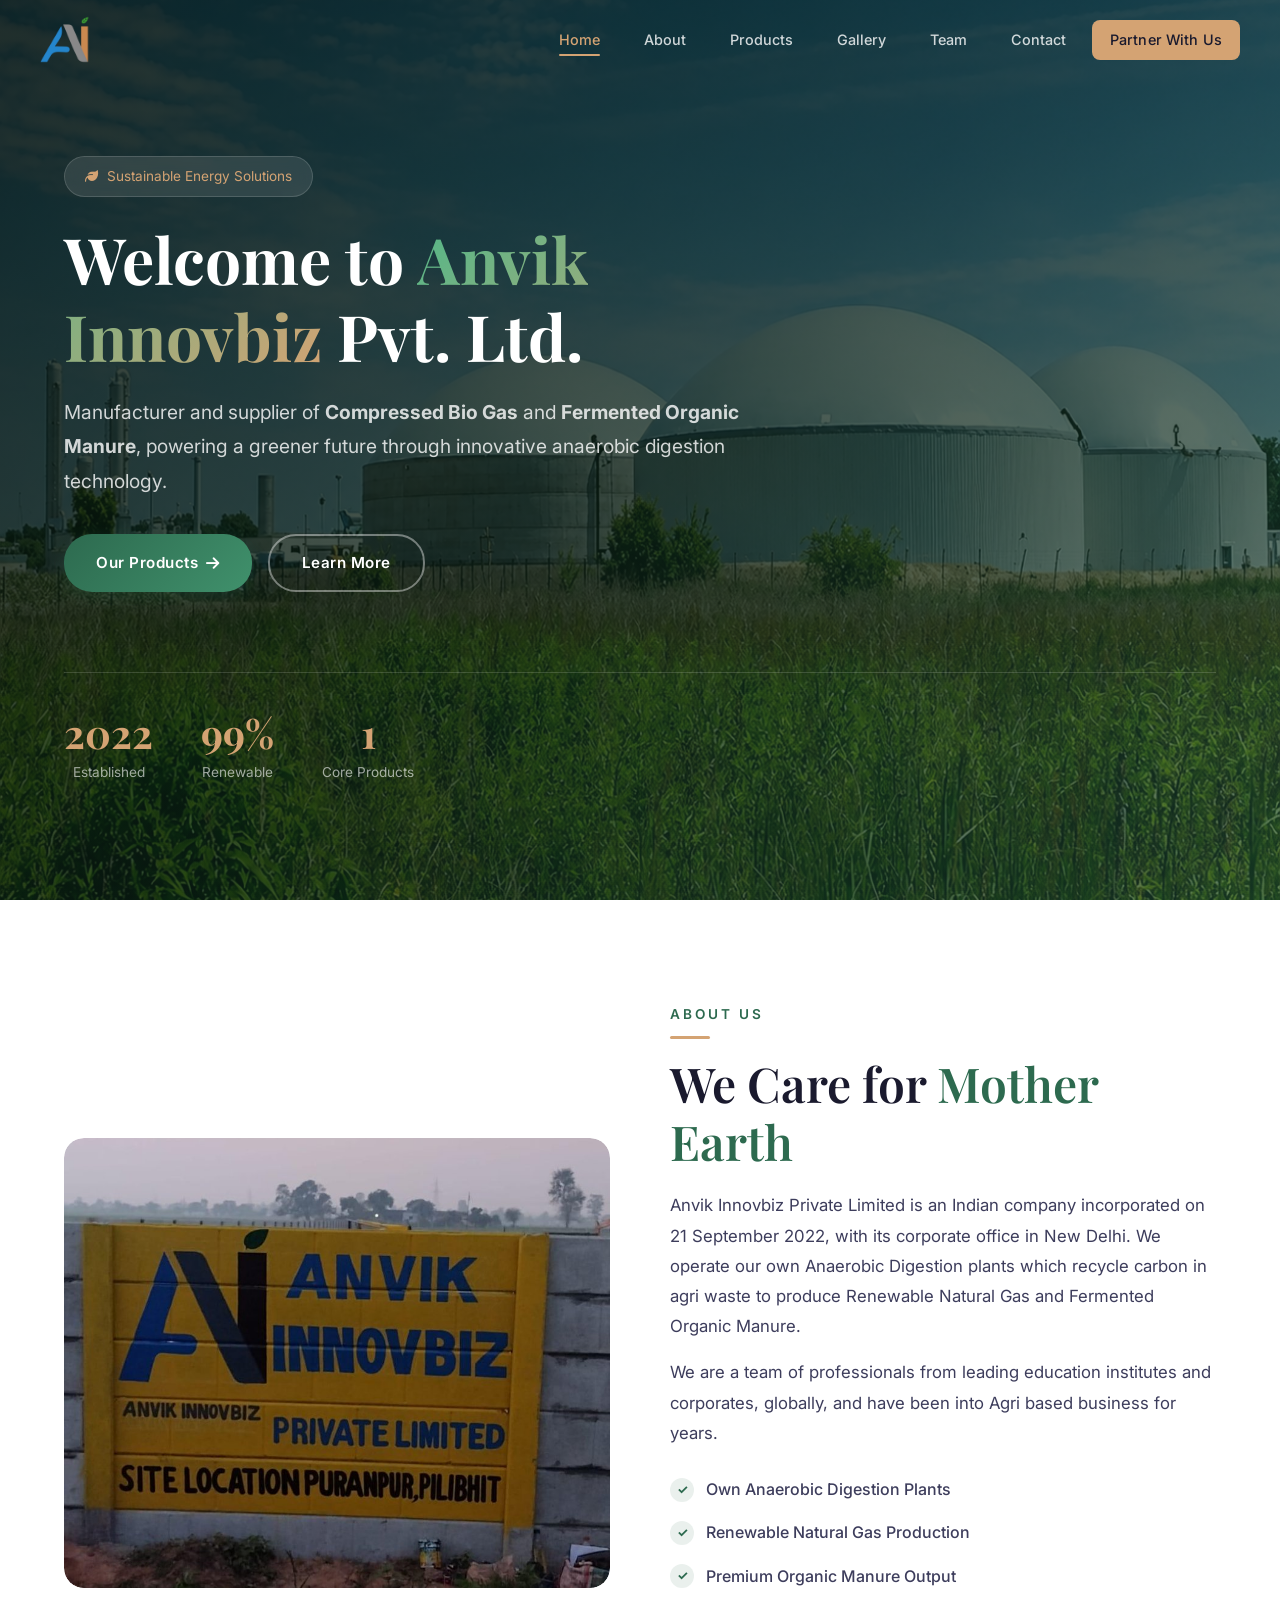
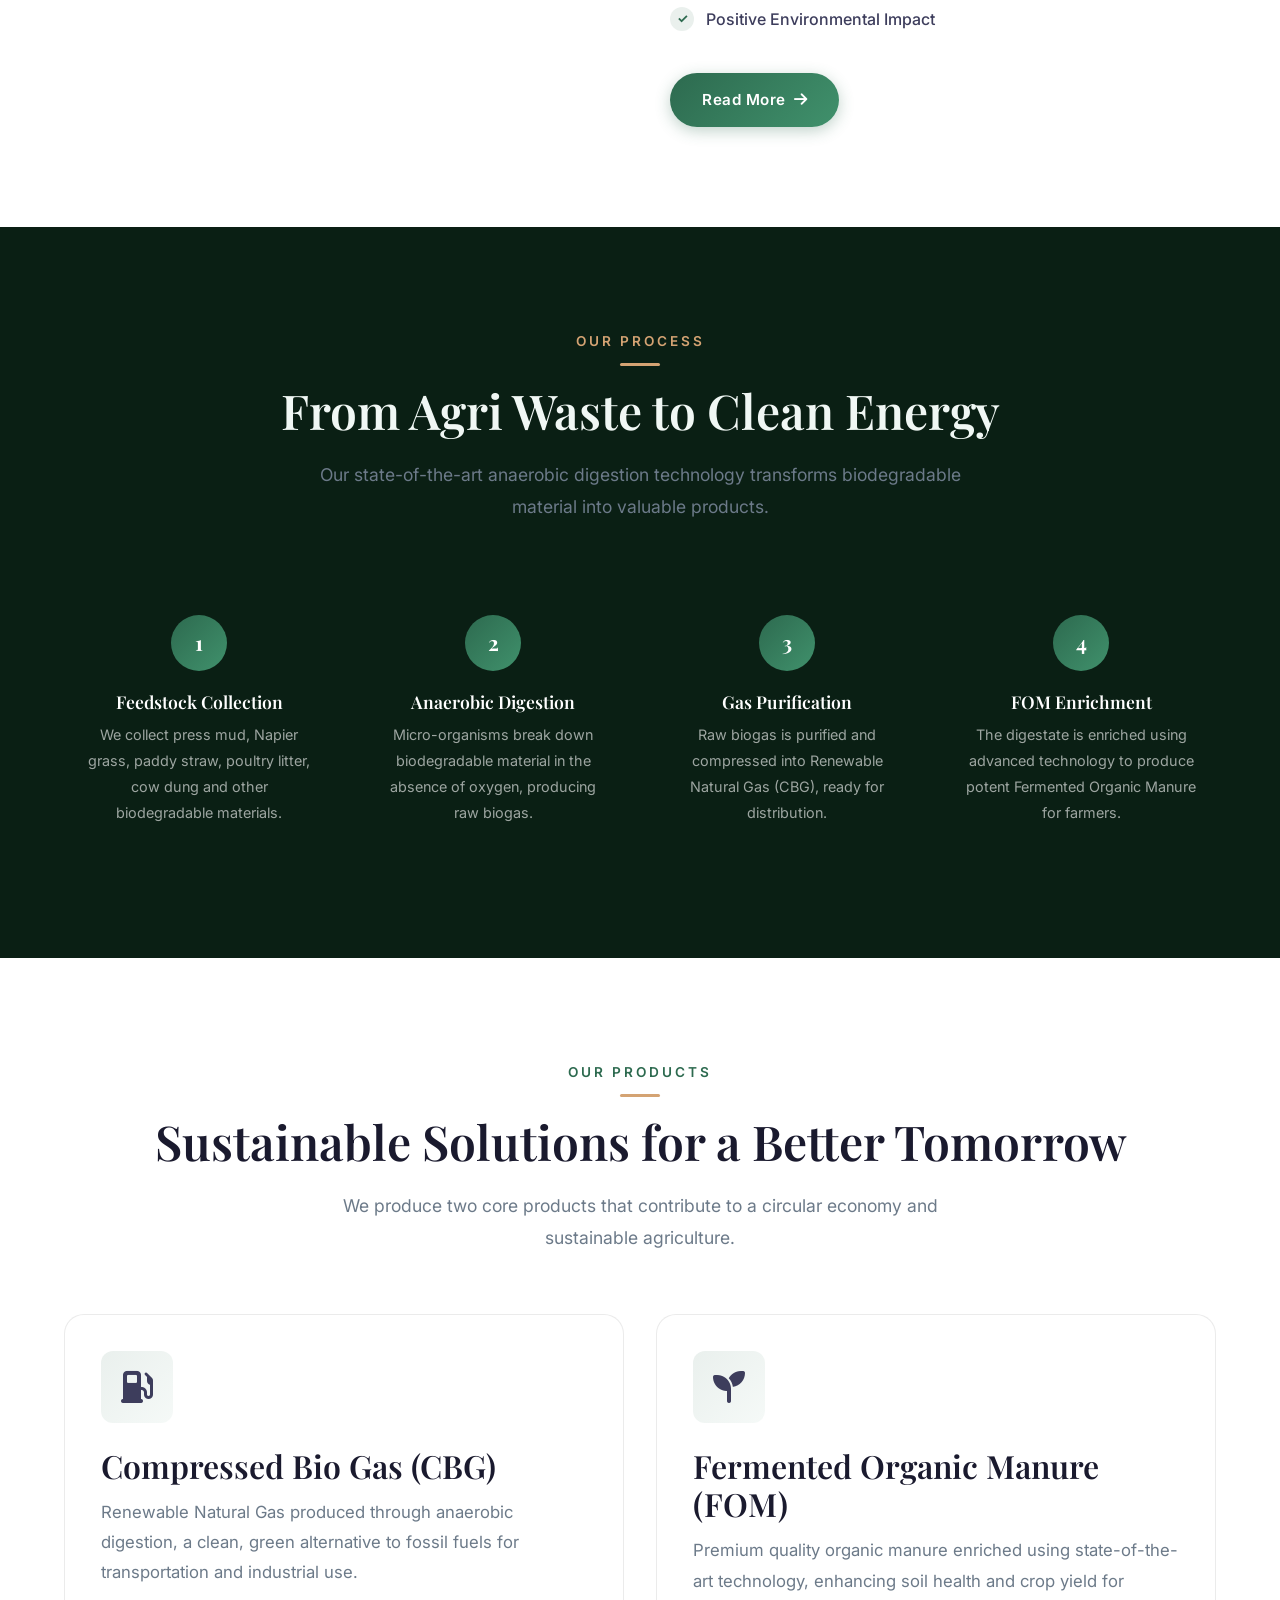
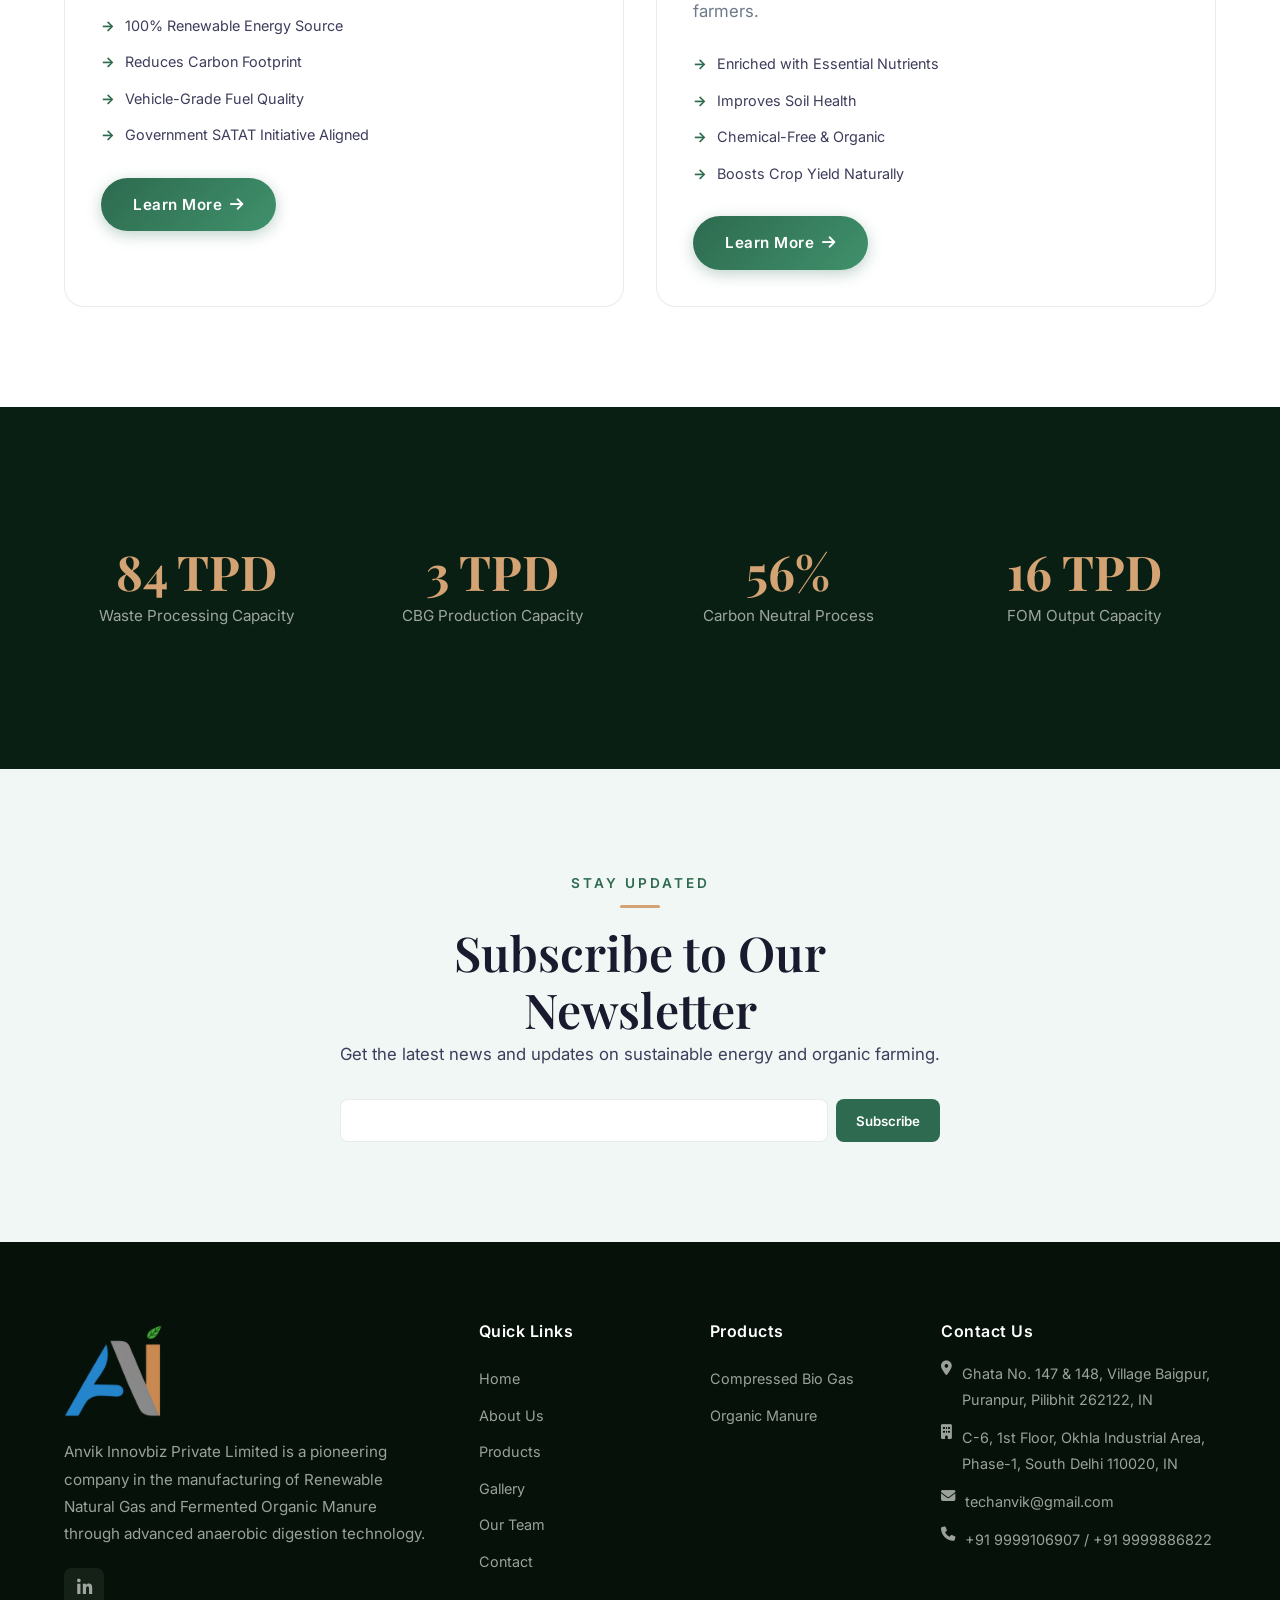
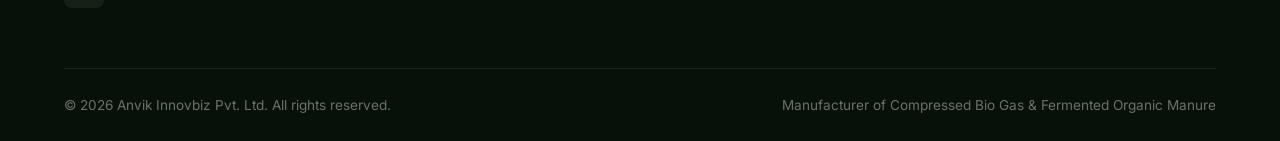
==== commit 8ff12e04: "Updated SEO" ====
--- a/index.html
+++ b/index.html
@@ -4,13 +4,111 @@
 <head>
   <meta charset="UTF-8">
   <meta name="viewport" content="width=device-width, initial-scale=1.0">
-  <title>Anvik Innovbiz Pvt. Ltd. | Compressed Bio Gas & Organic Manure</title>
+  <title>Anvik Innovbiz Pvt. Ltd. | Compressed Bio Gas &amp; Organic Manure</title>
   <meta name="description"
-    content="Anvik Innovbiz is a leading manufacturer and supplier of Compressed Bio Gas (CBG) and Fermented Organic Manure (FOM) through anaerobic digestion technology.">
-  <meta property="og:title" content="Anvik Innovbiz Pvt. Ltd. | Compressed Bio Gas & Organic Manure">
+    content="Anvik Innovbiz is a leading manufacturer and supplier of Compressed Bio Gas (CBG) and Fermented Organic Manure (FOM) through anaerobic digestion technology in India.">
+  <link rel="canonical" href="https://anvik.in/">
+  <!-- Open Graph -->
+  <meta property="og:type" content="website">
+  <meta property="og:url" content="https://anvik.in/">
+  <meta property="og:site_name" content="Anvik Innovbiz">
+  <meta property="og:locale" content="en_IN">
+  <meta property="og:title" content="Anvik Innovbiz Pvt. Ltd. | Compressed Bio Gas &amp; Organic Manure">
   <meta property="og:description"
-    content="Manufacturer and supplier of Compressed Bio Gas and Fermented Organic Manure">
-  <meta property="og:type" content="website">
+    content="Manufacturer and supplier of Compressed Bio Gas (CBG) and Fermented Organic Manure (FOM) through anaerobic digestion of agricultural waste. SATAT-aligned, based in India.">
+  <meta property="og:image" content="https://anvik.in/assets/images/biogas-plant.jpg">
+  <meta property="og:image:width" content="1200">
+  <meta property="og:image:height" content="630">
+  <meta property="og:image:alt" content="Anvik Innovbiz Compressed Bio Gas and Organic Manure Plant">
+  <!-- Twitter Card -->
+  <meta name="twitter:card" content="summary_large_image">
+  <meta name="twitter:title" content="Anvik Innovbiz Pvt. Ltd. | Compressed Bio Gas &amp; Organic Manure">
+  <meta name="twitter:description"
+    content="Manufacturer and supplier of Compressed Bio Gas (CBG) and Fermented Organic Manure (FOM) through anaerobic digestion of agricultural waste. SATAT-aligned, based in India.">
+  <meta name="twitter:image" content="https://anvik.in/assets/images/biogas-plant.jpg">
+  <meta name="twitter:image:alt" content="Anvik Innovbiz Compressed Bio Gas and Organic Manure Plant">
+  <!-- JSON-LD Structured Data -->
+  <script type="application/ld+json">
+  {
+    "@context": "https://schema.org",
+    "@graph": [
+      {
+        "@type": "Organization",
+        "@id": "https://anvik.in/#organization",
+        "name": "Anvik Innovbiz Private Limited",
+        "alternateName": "Anvik Innovbiz",
+        "url": "https://anvik.in/",
+        "logo": {
+          "@type": "ImageObject",
+          "url": "https://anvik.in/assets/images/logo-noText.png"
+        },
+        "description": "Manufacturer and supplier of Compressed Bio Gas (CBG) and Fermented Organic Manure (FOM) through anaerobic digestion of agricultural waste. SATAT-aligned. Incorporated 21 September 2022.",
+        "foundingDate": "2022-09-21",
+        "contactPoint": [
+          {
+            "@type": "ContactPoint",
+            "telephone": "+91-9999106907",
+            "contactType": "sales",
+            "areaServed": "IN",
+            "availableLanguage": ["English", "Hindi"]
+          },
+          {
+            "@type": "ContactPoint",
+            "telephone": "+91-9999886822",
+            "contactType": "customer service",
+            "areaServed": "IN",
+            "availableLanguage": ["English", "Hindi"]
+          }
+        ],
+        "address": [
+          {
+            "@type": "PostalAddress",
+            "streetAddress": "C-6, 1st Floor, Okhla Industrial Area, Phase-1",
+            "addressLocality": "New Delhi",
+            "addressRegion": "Delhi",
+            "postalCode": "110020",
+            "addressCountry": "IN",
+            "name": "Corporate Office"
+          },
+          {
+            "@type": "PostalAddress",
+            "streetAddress": "Ghata No. 147 & 148, Village Baigpur, Puranpur",
+            "addressLocality": "Pilibhit",
+            "addressRegion": "Uttar Pradesh",
+            "postalCode": "262122",
+            "addressCountry": "IN",
+            "name": "Manufacturing Facility"
+          }
+        ],
+        "email": "techanvik@gmail.com",
+        "sameAs": [
+          "https://www.linkedin.com/company/anvik-innovbiz-private-limited/"
+        ],
+        "member": [
+          { "@id": "https://anvik.in/directors/director-ankush-goel.html#person" },
+          { "@id": "https://anvik.in/directors/director-sumit-agarwal.html#person" },
+          { "@id": "https://anvik.in/directors/director-vivek-khaitan.html#person" }
+        ]
+      },
+      {
+        "@type": "WebSite",
+        "@id": "https://anvik.in/#website",
+        "url": "https://anvik.in/",
+        "name": "Anvik Innovbiz",
+        "publisher": { "@id": "https://anvik.in/#organization" }
+      },
+      {
+        "@type": "WebPage",
+        "@id": "https://anvik.in/#webpage",
+        "url": "https://anvik.in/",
+        "name": "Anvik Innovbiz Pvt. Ltd. | Compressed Bio Gas & Organic Manure",
+        "isPartOf": { "@id": "https://anvik.in/#website" },
+        "about": { "@id": "https://anvik.in/#organization" },
+        "description": "Anvik Innovbiz is a leading manufacturer and supplier of Compressed Bio Gas (CBG) and Fermented Organic Manure (FOM) through anaerobic digestion technology in India."
+      }
+    ]
+  }
+  </script>
   <link rel="stylesheet" href="styles.css">
   <link rel="stylesheet" href="https://cdnjs.cloudflare.com/ajax/libs/font-awesome/6.5.1/css/all.min.css">
   <link rel="icon" href="assets/images/logo-noText.png" type="image/png">
